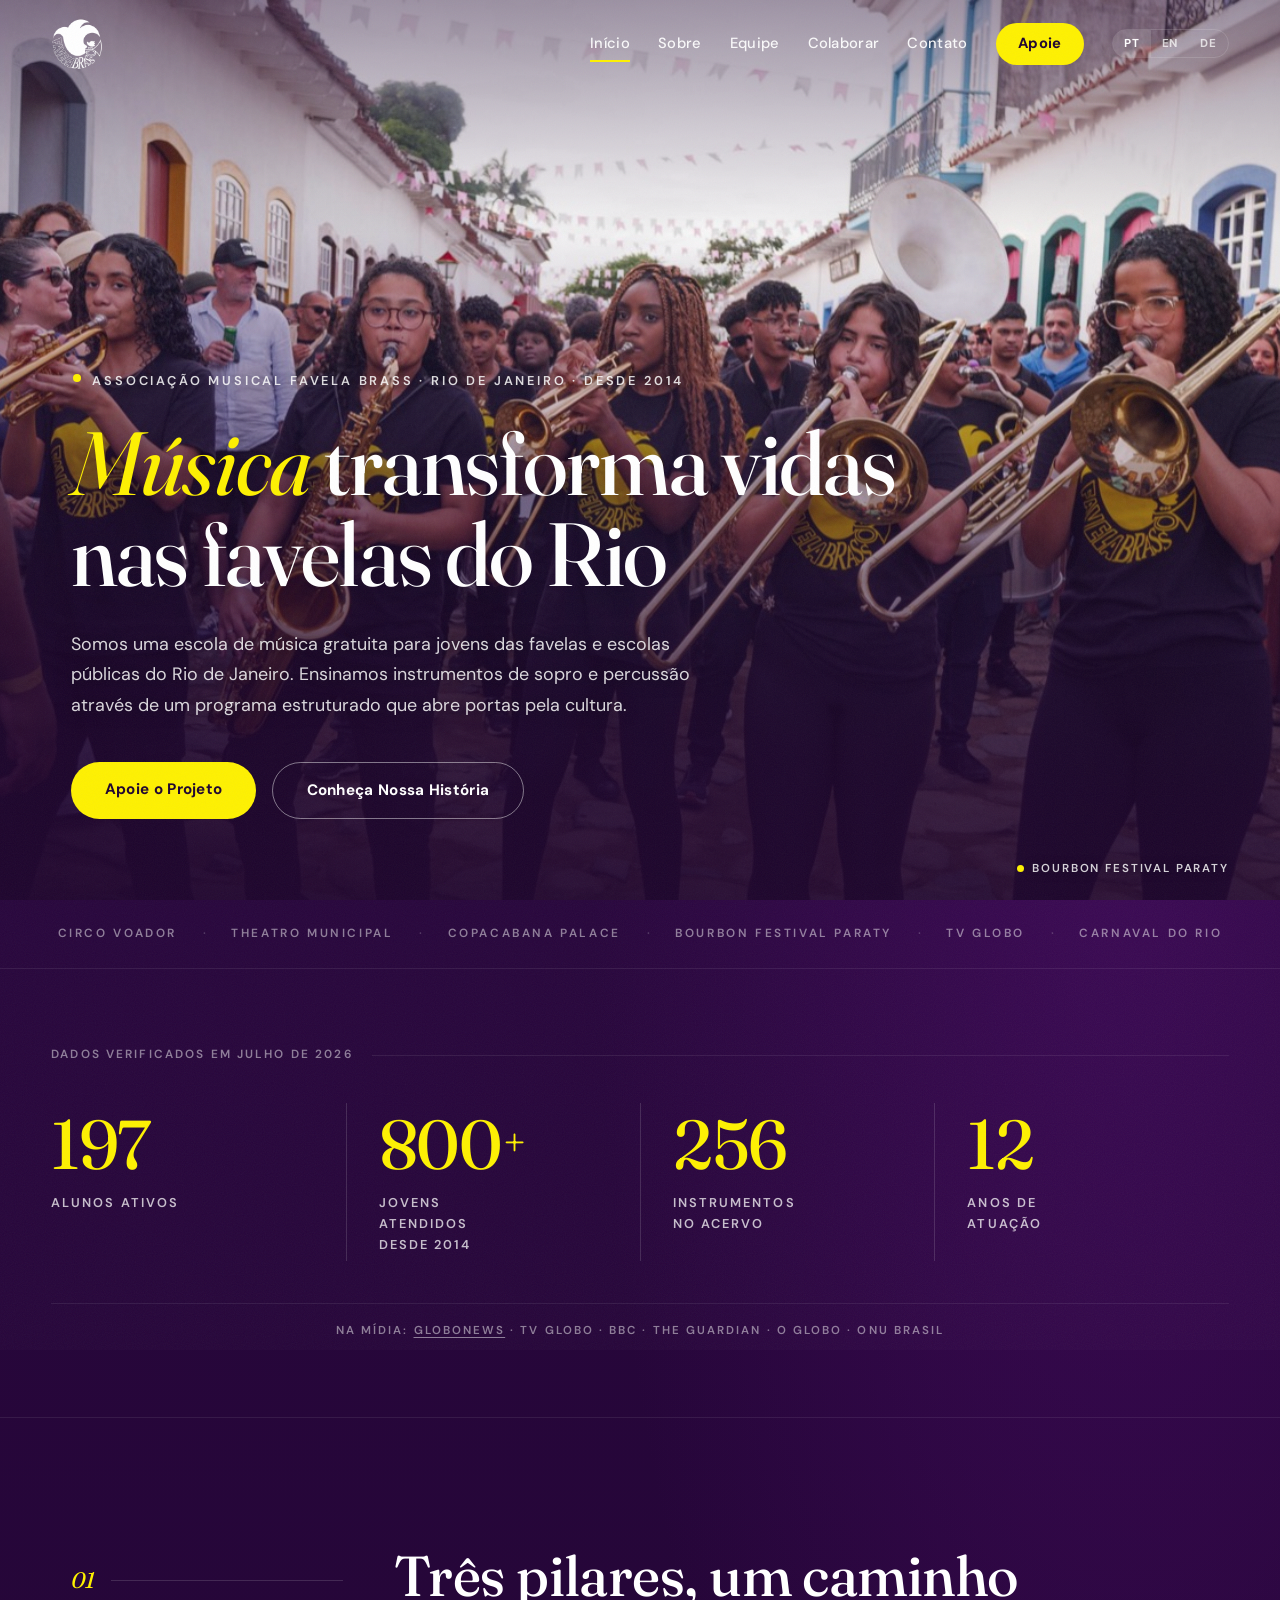
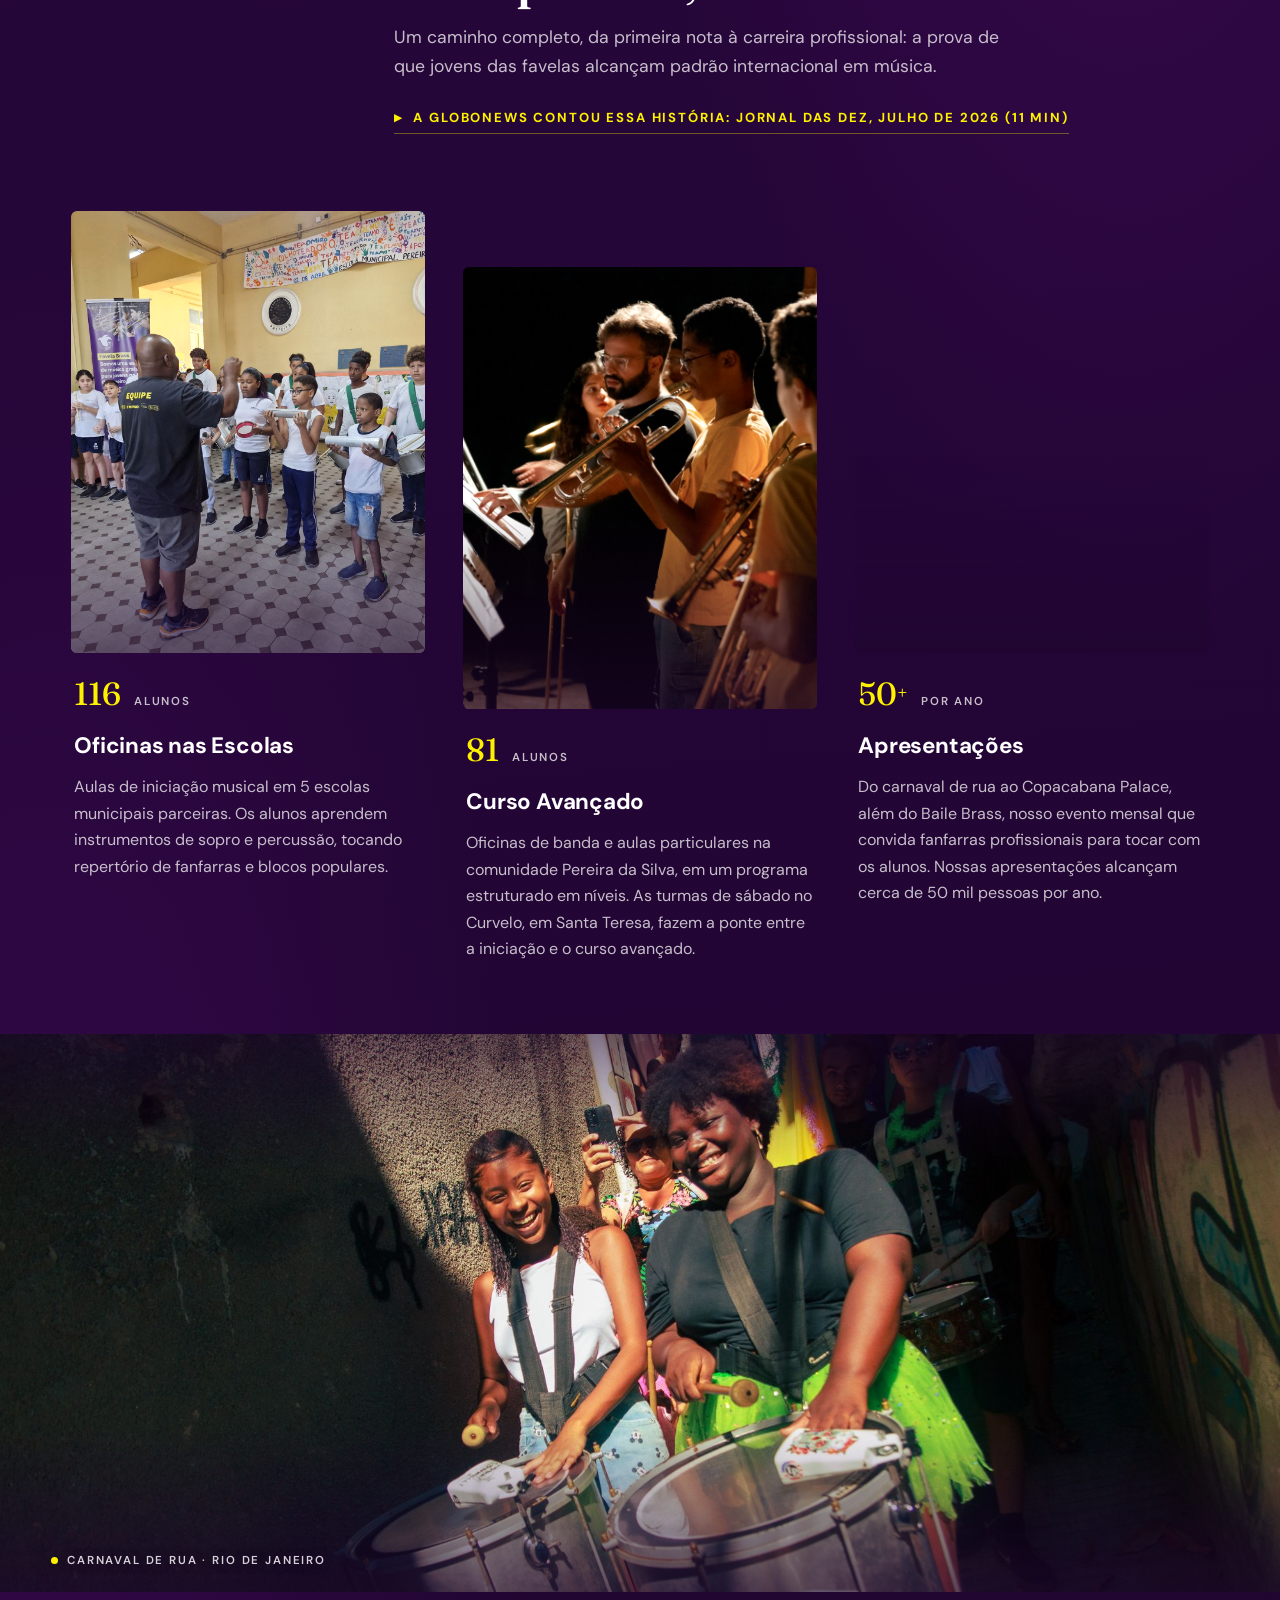
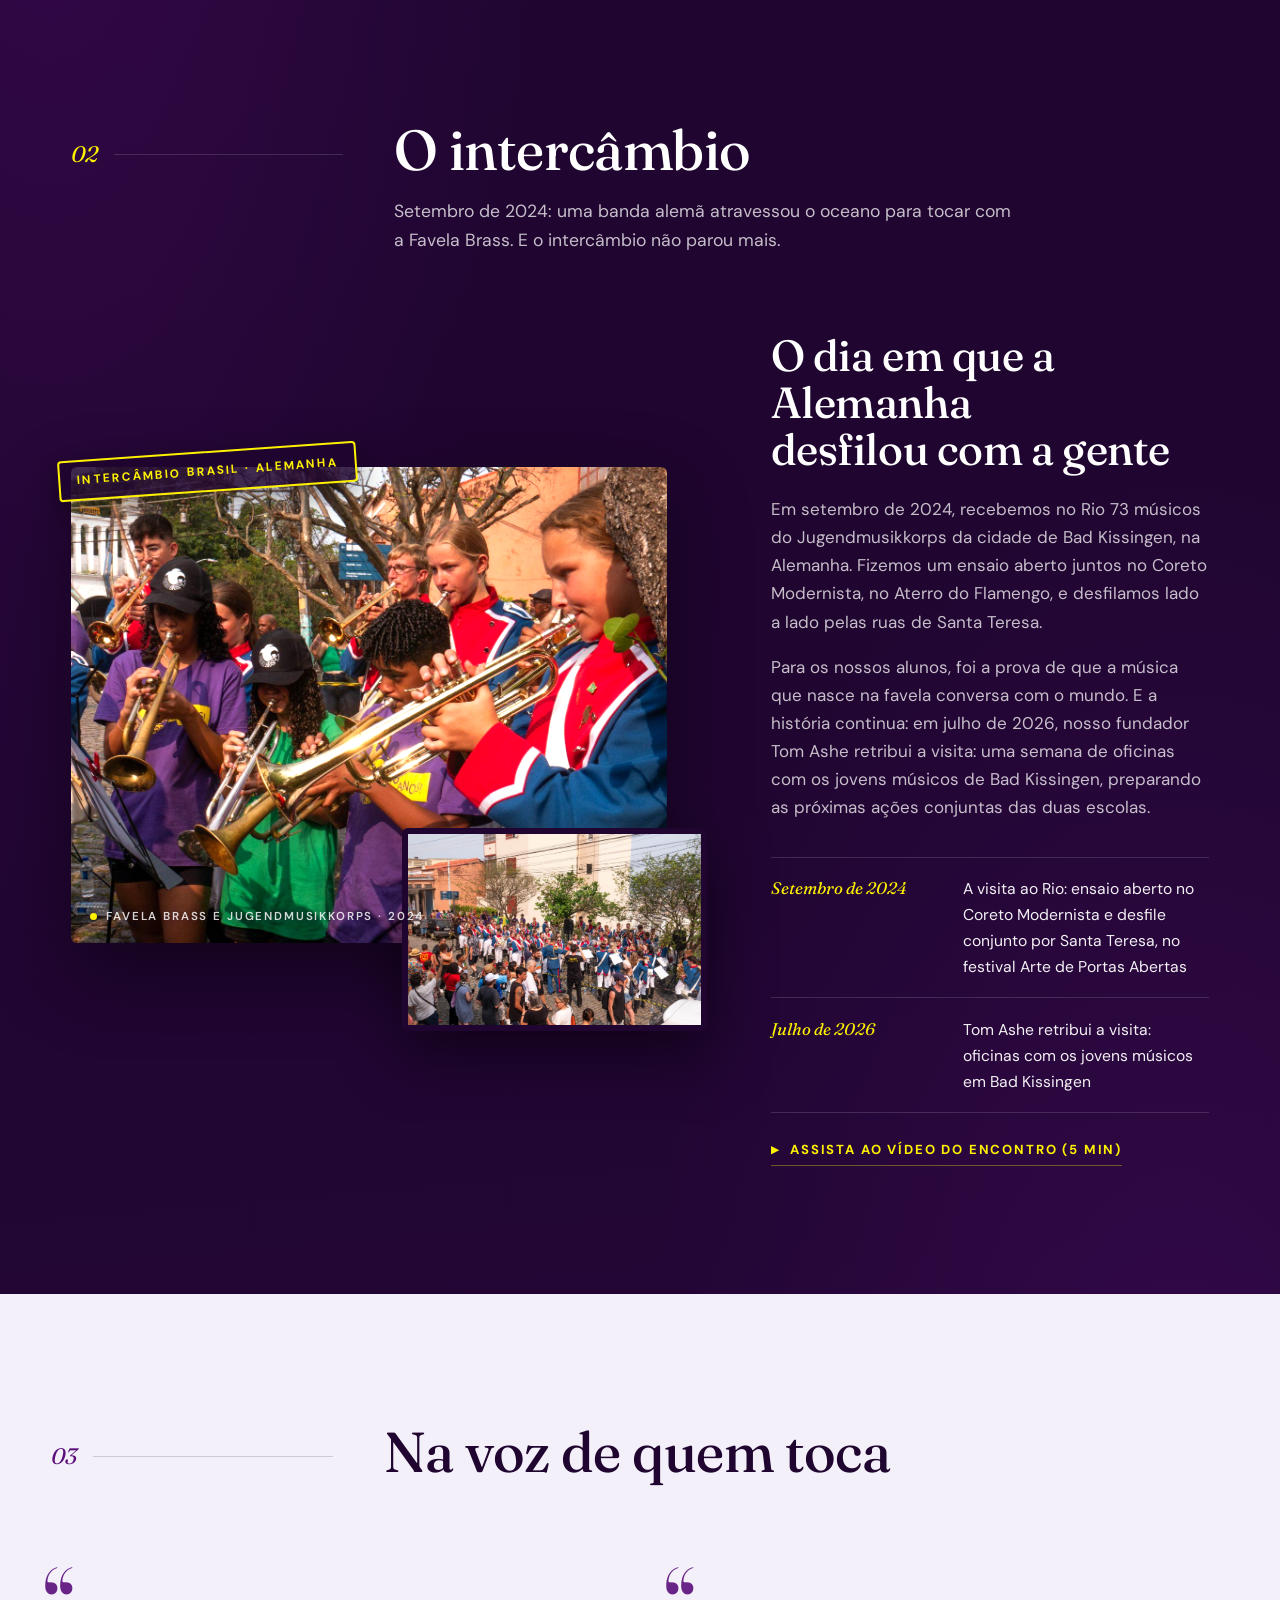
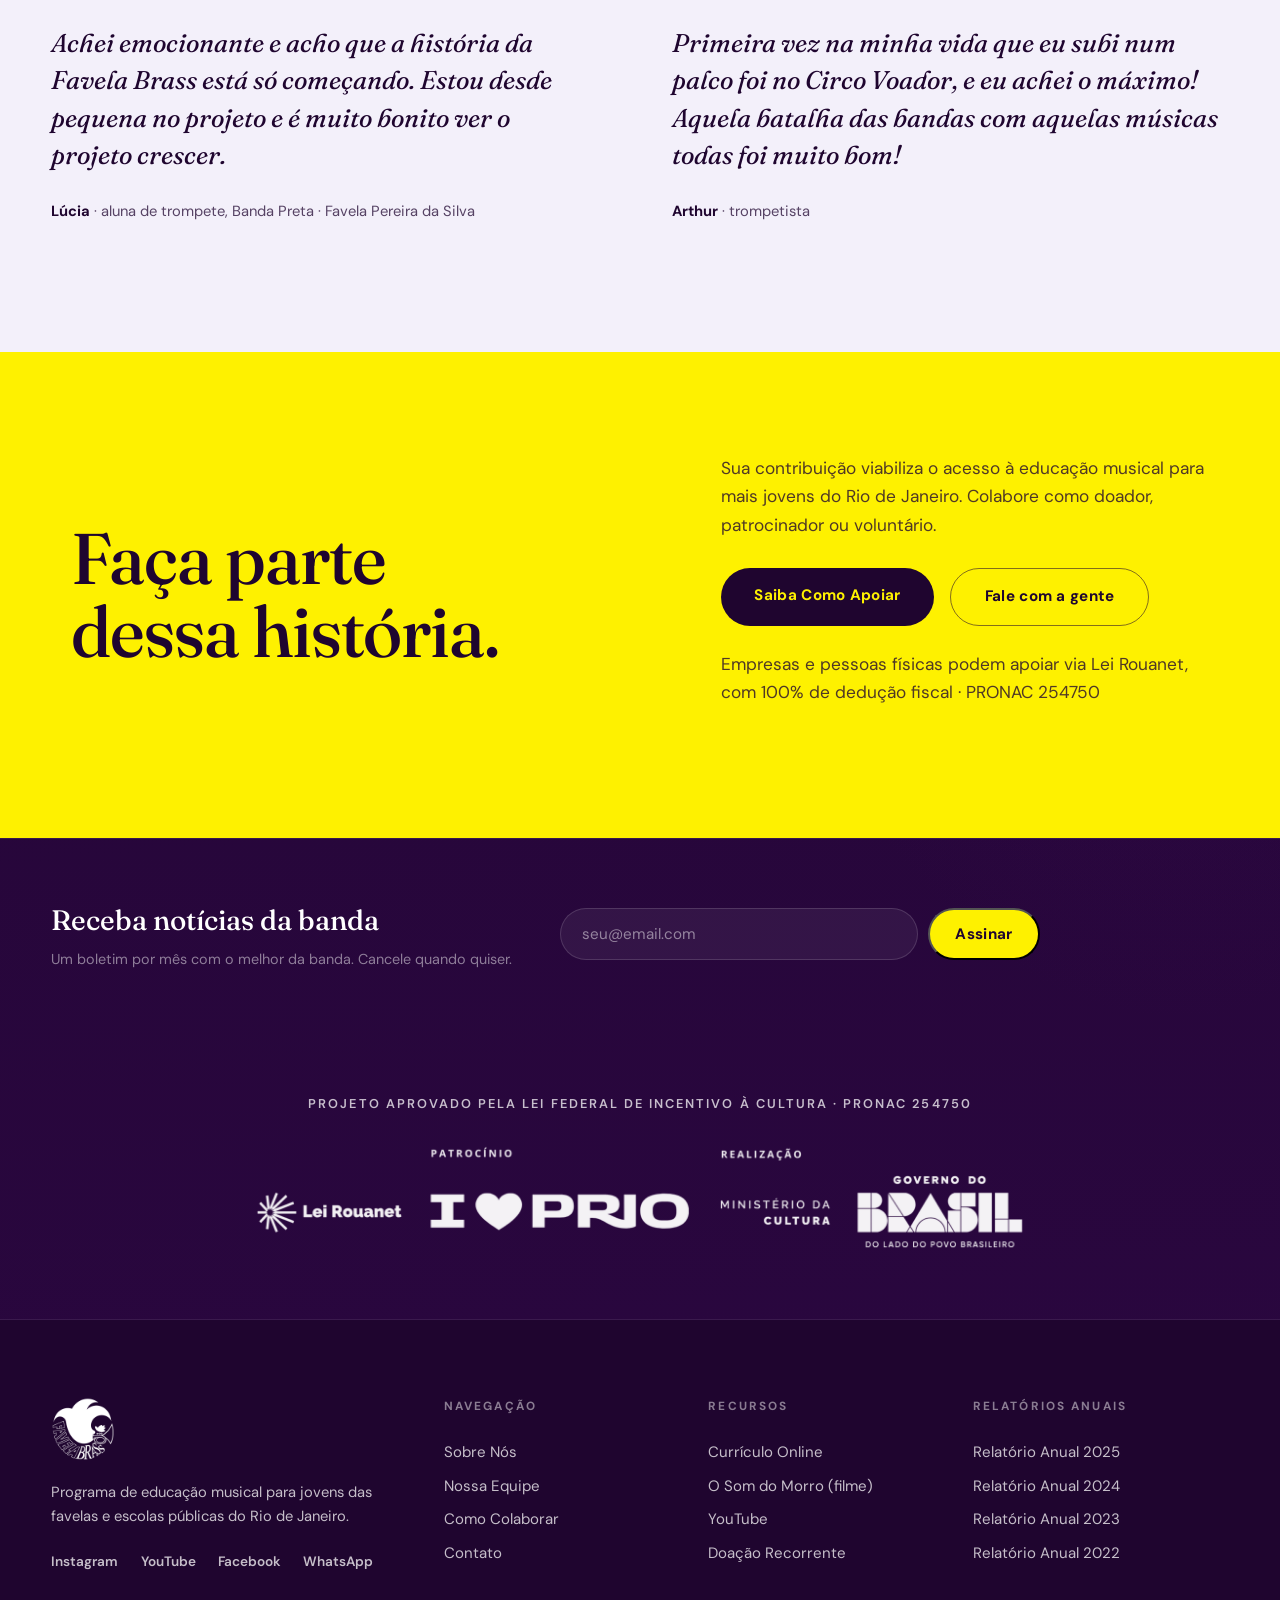
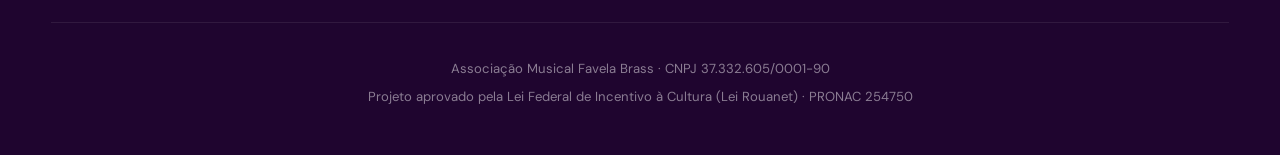
==== index.html @ 321ce520 "GloboNews rebalance: evidence attached to the thesis, media list clean The dated mention moved out o" ====
<!DOCTYPE html>
<html lang="pt-BR">
<head>
<meta charset="UTF-8">
<meta name="viewport" content="width=device-width, initial-scale=1.0">
<title>Favela Brass · Escola de música gratuita nas favelas do Rio</title>
<meta name="description" content="Programa de educação musical gratuito para jovens das favelas e escolas públicas do Rio de Janeiro.">
<meta property="og:title" content="Favela Brass · Escola de música gratuita nas favelas do Rio">
<meta property="og:description" content="Programa de educação musical gratuito para jovens das favelas e escolas públicas do Rio de Janeiro.">
<meta property="og:type" content="website">
<meta property="og:image" content="https://favelabrass.org/img/01-paraty-street-humanacamila.jpg">
<meta property="og:url" content="https://favelabrass.org/">
<meta property="og:site_name" content="Favela Brass">
<meta property="og:locale" content="pt_BR">
<meta name="twitter:card" content="summary_large_image">
<meta name="twitter:image" content="https://favelabrass.org/img/01-paraty-street-humanacamila.jpg">
<meta name="theme-color" content="#1F052F">
<link rel="preload" as="image" href="img/01-paraty-street-humanacamila.jpg">
<link rel="canonical" href="https://favelabrass.org/">
<link rel="apple-touch-icon" href="img/apple-touch-icon.png">
<link rel="preconnect" href="https://fonts.googleapis.com">
<link rel="preconnect" href="https://fonts.gstatic.com" crossorigin>
<link href="https://fonts.googleapis.com/css2?family=DM+Sans:opsz,wght@9..40,300..1000&family=Fraunces:ital,opsz,wght@0,9..144,300..700;1,9..144,300..700&display=swap" rel="stylesheet">
<script>document.documentElement.classList.add("js")</script>
<link rel="stylesheet" href="shared/fb-website.css">
<link rel="icon" type="image/png" href="img/favicon-48.png">
<script type="application/ld+json">
{
  "@context": "https://schema.org",
  "@type": "NGO",
  "name": "Associa\u00e7\u00e3o Musical Favela Brass",
  "alternateName": "Favela Brass",
  "url": "https://favelabrass.org/",
  "logo": "https://favelabrass.org/img/logo3coresWEB.png",
  "foundingDate": "2014",
  "email": "contato@favelabrass.org",
  "taxID": "37.332.605/0001-90",
  "address": {"@type": "PostalAddress", "addressLocality": "Rio de Janeiro", "addressRegion": "RJ", "addressCountry": "BR"},
  "sameAs": [
    "https://www.instagram.com/favela_brass/",
    "https://www.youtube.com/@favelabrass",
    "https://www.facebook.com/favelabrass"
  ]
}
</script>
</head>
<body>

<div class="grain" aria-hidden="true"></div>

<nav class="nav" id="nav">
  <a href="index.html" class="nav-logo"><img src="img/logo-white-nav.png" alt="Favela Brass"></a>
  <button class="nav-burger" id="navBurger" aria-label="Menu" aria-controls="navLinks" aria-expanded="false">
    <span></span><span></span><span></span>
  </button>
  <div class="nav-links" id="navLinks">
    <a href="index.html" class="active"><span class="lang-pt">Início</span><span class="lang-en">Home</span><span class="lang-de">Start</span></a>
    <a href="sobre.html"><span class="lang-pt">Sobre</span><span class="lang-en">About</span><span class="lang-de">Über uns</span></a>
    <a href="equipe.html"><span class="lang-pt">Equipe</span><span class="lang-en">Team</span><span class="lang-de">Team</span></a>
    <a href="colaborar.html"><span class="lang-pt">Colaborar</span><span class="lang-en">Get Involved</span><span class="lang-de">Mitwirken</span></a>
    <a href="contato.html"><span class="lang-pt">Contato</span><span class="lang-en">Contact</span><span class="lang-de">Kontakt</span></a>
    <a href="colaborar.html" class="nav-cta"><span class="lang-pt">Apoie</span><span class="lang-en">Donate</span><span class="lang-de">Spenden</span></a>
    <div class="nav-langs" role="group" aria-label="Idioma / Language / Sprache">
      <button type="button" data-lang="pt" class="active" onclick="setLang('pt')">PT</button>
      <button type="button" data-lang="en" onclick="setLang('en')">EN</button>
      <button type="button" data-lang="de" onclick="setLang('de')">DE</button>
    </div>
  </div>
</nav>

<!-- ===================== HERO ===================== -->
<header class="hero">
  <div class="hero-photo" style="background-image: url('img/01-paraty-street-humanacamila.jpg')" role="img" aria-label="Banda da Favela Brass tocando nas ruas de Paraty"></div>
  <div class="hero-scrim" aria-hidden="true"></div>
  <div class="hero-inner">
    <p class="hero-kicker anim a1">
      <span class="lang-pt"><span class="nb">Associação Musical Favela Brass &middot;</span> <span class="nb">Rio de Janeiro &middot; desde 2014</span></span>
      <span class="lang-en"><span class="nb">Associação Musical Favela Brass &middot;</span> <span class="nb">Rio de Janeiro &middot; since 2014</span></span><span class="lang-de"><span class="nb">Associação Musical Favela Brass &middot;</span> <span class="nb">Rio de Janeiro &middot; seit 2014</span></span>
    </p>
    <h1 class="anim a2">
      <span class="lang-pt"><em>Música</em> transforma vidas<br class="br-desk"> nas favelas do Rio</span>
      <span class="lang-en"><em>Music</em> transforms lives<br class="br-desk"> in Rio's favelas</span><span class="lang-de"><em>Musik</em> verändert Leben<br class="br-desk"> in den Favelas von Rio</span>
    </h1>
    <p class="hero-lede anim a3">
      <span class="lang-pt">Somos uma escola de música gratuita para jovens das favelas e escolas públicas do Rio de Janeiro. Ensinamos instrumentos de sopro e percussão através de um programa estruturado que abre portas pela cultura.</span>
      <span class="lang-en">We are a free music school for young people from Rio de Janeiro's favelas and public schools. We teach brass and percussion through a structured programme that opens doors through culture.</span><span class="lang-de">Wir sind eine kostenlose Musikschule für junge Menschen aus den Favelas und öffentlichen Schulen von Rio de Janeiro. Wir unterrichten Blechblas- und Schlaginstrumente in einem strukturierten Programm, das durch Kultur Türen öffnet.</span>
    </p>
    <div class="hero-ctas anim a4">
      <a href="colaborar.html" class="btn btn-yellow"><span class="lang-pt">Apoie o Projeto</span><span class="lang-en">Support the Project</span><span class="lang-de">Projekt unterstützen</span></a>
      <a href="sobre.html" class="btn btn-ghost"><span class="lang-pt">Conheça Nossa História</span><span class="lang-en">Our Story</span><span class="lang-de">Unsere Geschichte</span></a>
    </div>
  </div>
  <div class="hero-credit anim a5">
    <span class="photo-cap">Bourbon Festival Paraty</span>
  </div>
</header>

<!-- ===================== VENUE TICKER ===================== -->
<section class="venues" aria-label="Palcos onde a Favela Brass já se apresentou">
  <div class="venues-inner">
    <span>Circo Voador</span><span class="dot" aria-hidden="true">&middot;</span>
    <span>Theatro Municipal</span><span class="dot" aria-hidden="true">&middot;</span>
    <span>Copacabana Palace</span><span class="dot" aria-hidden="true">&middot;</span>
    <span>Bourbon Festival Paraty</span><span class="dot" aria-hidden="true">&middot;</span>
    <span>TV Globo</span><span class="dot" aria-hidden="true">&middot;</span>
    <span><span class="lang-pt">Carnaval do Rio</span><span class="lang-en">Rio Carnival</span><span class="lang-de">Karneval in Rio</span></span>
  </div>
</section>

<!-- ===================== NUMBERS ===================== -->
<section class="numbers" aria-label="Números de impacto">
  <p class="numbers-cap">
    <span class="lang-pt">Dados verificados em julho de 2026</span>
    <span class="lang-en">Data verified July 2026</span><span class="lang-de">Daten geprüft: Juli 2026</span>
  </p>
  <div class="numbers-grid">
    <div class="num reveal">
      <span class="num-fig">197</span>
      <span class="num-label"><span class="lang-pt">alunos ativos</span><span class="lang-en">active students</span><span class="lang-de">aktive Schüler</span></span>
    </div>
    <div class="num reveal">
      <span class="num-fig">800<i>+</i></span>
      <span class="num-label"><span class="lang-pt">jovens atendidos desde 2014</span><span class="lang-en">young people reached since 2014</span><span class="lang-de">junge Menschen seit 2014</span></span>
    </div>
    <div class="num reveal">
      <span class="num-fig">256</span>
      <span class="num-label"><span class="lang-pt">instrumentos no acervo</span><span class="lang-en">instruments in our collection</span><span class="lang-de">Instrumente im Bestand</span></span>
    </div>
    <div class="num reveal">
      <span class="num-fig">12</span>
      <span class="num-label"><span class="lang-pt">anos de atuação</span><span class="lang-en">years of operation</span><span class="lang-de">Jahre aktiv</span></span>
    </div>
  </div>
  <p class="media-line reveal">
    <span class="lang-pt">Na mídia:</span><span class="lang-en">In the media:</span><span class="lang-de">Aus der Presse:</span>
    <!-- TODO: swap for official Globo link when it arrives -->
    <a href="https://youtu.be/pfy9J4O22yk" target="_blank" rel="noopener">GloboNews</a>
    &middot; TV Globo &middot; BBC &middot; The Guardian &middot; O Globo &middot; ONU Brasil
  </p>
</section>

<!-- ===================== 01 PROGRAMAS ===================== -->
<section class="section" id="programas">
  <div class="section-head reveal">
    <div class="section-no"><span>01</span><hr></div>
    <div class="section-titles">
      <h2><span class="lang-pt">Três pilares, um caminho</span><span class="lang-en">Three pillars, one path</span><span class="lang-de">Drei Säulen, ein Weg</span></h2>
      <p>
        <span class="lang-pt">Um caminho completo, da primeira nota à carreira profissional: a prova de que jovens das favelas alcançam padrão internacional em música.</span>
        <span class="lang-en">A complete path from the first note to a professional career: proof that young people from the favelas reach an international standard in music.</span><span class="lang-de">Ein durchgängiger Weg von der ersten Note bis zur Profikarriere: der Beweis, dass junge Menschen aus den Favelas in der Musik internationales Niveau erreichen.</span>
      </p>
      <a class="feature-video-link" href="https://youtu.be/pfy9J4O22yk" target="_blank" rel="noopener">
        <!-- TODO: swap for official Globo link when it arrives -->
        <span aria-hidden="true">&#9654;</span>
        <span class="lang-pt">A GloboNews contou essa história: Jornal das Dez, julho de 2026 (11 min)</span>
        <span class="lang-en">GloboNews told this story: Jornal das Dez, July 2026 (11 min)</span><span class="lang-de">GloboNews: Jornal das Dez, Juli 2026 (11 Min., mit deutschen Untertiteln)</span>
      </a>
    </div>
  </div>

  <div class="prog-grid">
    <article class="prog reveal">
      <figure class="prog-img">
        <img src="img/21-oficina-em-pereira-passos.jpg" alt="Oficina de percussão da Favela Brass na Escola Municipal Pereira Passos" loading="lazy" decoding="async" width="1200" height="1600">
      </figure>
      <div class="prog-body">
        <span class="prog-stat">116 <small><span class="lang-pt">alunos</span><span class="lang-en">students</span><span class="lang-de">Schüler</span></small></span>
        <h3><span class="lang-pt">Oficinas nas Escolas</span><span class="lang-en">School Workshops</span><span class="lang-de">Workshops an Schulen</span></h3>
        <p>
          <span class="lang-pt">Aulas de iniciação musical em 5 escolas municipais parceiras. Os alunos aprendem instrumentos de sopro e percussão, tocando repertório de fanfarras e blocos populares.</span>
          <span class="lang-en">Introductory music classes in 5 partner municipal schools. Students learn brass and percussion, playing repertoire from street bands and popular blocos.</span><span class="lang-de">Musikalische Grundausbildung an 5 städtischen Partnerschulen. Die Schülerinnen und Schüler lernen Blechblas- und Schlaginstrumente und spielen Repertoire von Straßenkapellen und populären Karnevalsblocos.</span>
        </p>
      </div>
    </article>
    <article class="prog prog-mid reveal">
      <figure class="prog-img">
        <img src="img/06-joe-epstein-teaching-brass.jpg" alt="Professor e alunos do curso avançado tocando trompete" loading="lazy" decoding="async" width="1400" height="933">
      </figure>
      <div class="prog-body">
        <span class="prog-stat">81 <small><span class="lang-pt">alunos</span><span class="lang-en">students</span><span class="lang-de">Schüler</span></small></span>
        <h3><span class="lang-pt">Curso Avançado</span><span class="lang-en">Advanced Course</span><span class="lang-de">Aufbaukurs</span></h3>
        <p>
          <span class="lang-pt">Oficinas de banda e aulas particulares na comunidade Pereira da Silva, em um programa estruturado em níveis. As turmas de sábado no Curvelo, em Santa Teresa, fazem a ponte entre a iniciação e o curso avançado.</span>
          <span class="lang-en">Band workshops and private lessons in the Pereira da Silva community, in a structured, levelled programme. The Saturday classes at the Curvelo in Santa Teresa bridge the gap between beginner level and the advanced course.</span><span class="lang-de">Bandworkshops und Einzelunterricht in der Favela Pereira da Silva, in einem strukturierten Stufenprogramm. Die Samstagsklassen im Curvelo in Santa Teresa schlagen die Brücke zwischen der Grundausbildung und dem Aufbaukurs.</span>
        </p>
      </div>
    </article>
    <article class="prog reveal">
      <figure class="prog-img">
        <img src="img/02-copa-palace-bezerra.jpg" alt="Banda da Favela Brass no salão do Copacabana Palace" loading="lazy" decoding="async" width="1400" height="933">
      </figure>
      <div class="prog-body">
        <span class="prog-stat">50<i>+</i> <small><span class="lang-pt">por ano</span><span class="lang-en">per year</span><span class="lang-de">pro Jahr</span></small></span>
        <h3><span class="lang-pt">Apresentações</span><span class="lang-en">Performances</span><span class="lang-de">Auftritte</span></h3>
        <p>
          <span class="lang-pt">Do carnaval de rua ao Copacabana Palace, além do Baile Brass, nosso evento mensal que convida fanfarras profissionais para tocar com os alunos. Nossas apresentações alcançam cerca de 50 mil pessoas por ano.</span>
          <span class="lang-en">From street carnival to the Copacabana Palace, plus Baile Brass, our monthly event where professional brass bands play alongside the students. Our performances reach around 50,000 people a year.</span><span class="lang-de">Vom Straßenkarneval bis zum Copacabana Palace, dazu der Baile Brass, unser monatliches Konzert, bei dem professionelle Brassbands gemeinsam mit den Schülern spielen. Unsere Auftritte erreichen rund 50.000 Menschen im Jahr.</span>
        </p>
      </div>
    </article>
  </div>
</section>

<!-- ===================== PHOTO BREAK ===================== -->
<figure class="break">
  <img src="img/27-cortejo-surdos-2025-bezerra.jpg" alt="Alunas da Favela Brass tocam surdo em cortejo de carnaval no Rio" loading="lazy" decoding="async" width="2000" height="1333">
  <figcaption class="photo-cap">
    <span class="lang-pt">Carnaval de rua &middot; Rio de Janeiro</span>
    <span class="lang-en">Street carnival &middot; Rio de Janeiro</span><span class="lang-de">Straßenkarneval &middot; Rio de Janeiro</span>
  </figcaption>
</figure>

<!-- ===================== 02 INTERCÂMBIO ===================== -->
<section class="section feature" id="intercambio">
  <div class="section-head reveal">
    <div class="section-no"><span>02</span><hr></div>
    <div class="section-titles">
      <h2><span class="lang-pt">O intercâmbio</span><span class="lang-en">The exchange</span><span class="lang-de">Der Austausch</span></h2>
      <p>
        <span class="lang-pt">Setembro de 2024: uma banda alemã atravessou o oceano para tocar com a Favela Brass. E o intercâmbio não parou mais.</span>
        <span class="lang-en">September 2024: a German band crossed the ocean to play with Favela Brass. The exchange has not stopped since.</span><span class="lang-de">September 2024: Eine deutsche Band überquerte den Atlantik, um mit Favela Brass zu spielen. Seitdem reißt der Austausch nicht mehr ab.</span>
      </p>
    </div>
  </div>

  <div class="feature-grid">
    <div class="feature-photos reveal">
      <span class="stamp"><span class="lang-pt">Intercâmbio Brasil &middot; Alemanha</span><span class="lang-en">Brazil &middot; Germany exchange</span><span class="lang-de">Austausch Brasilien &middot; Deutschland</span></span>
      <figure class="feature-photo-main">
        <img src="img/17-jmk-fb-parade-santa-teresa-camilaleite3d.jpg" alt="Músicos da Favela Brass e do Jugendmusikkorps de Bad Kissingen tocando juntos em Santa Teresa" loading="lazy" decoding="async" width="1800" height="1013">
        <figcaption class="photo-cap">
          <span class="lang-pt">Favela Brass e Jugendmusikkorps &middot; 2024</span>
          <span class="lang-en">Favela Brass and Jugendmusikkorps &middot; 2024</span><span class="lang-de">Favela Brass und Jugendmusikkorps &middot; 2024</span>
        </figcaption>
      </figure>
      <figure class="feature-photo-small">
        <img src="img/18-jmk-fb-crowd-santa-teresa-camilaleite3d.jpg" alt="As duas bandas reunidas no festival Arte de Portas Abertas" loading="lazy" decoding="async" width="1800" height="1013">
      </figure>
    </div>
    <div class="feature-text reveal">
      <h3>
        <span class="lang-pt">O dia em que a Alemanha<br>desfilou com a gente</span>
        <span class="lang-en">The day Germany<br>paraded with us</span><span class="lang-de">Der Tag, an dem Deutschland<br>mit uns durch Rio zog</span>
      </h3>
      <p>
        <span class="lang-pt">Em setembro de 2024, recebemos no Rio 73 músicos do Jugendmusikkorps da cidade de Bad Kissingen, na Alemanha. Fizemos um ensaio aberto juntos no Coreto Modernista, no Aterro do Flamengo, e desfilamos lado a lado pelas ruas de Santa Teresa.</span>
        <span class="lang-en">In September 2024, we welcomed 73 musicians from the Jugendmusikkorps of Bad Kissingen, Germany, to Rio. We held an open rehearsal together at the Coreto Modernista in Flamengo Park and paraded side by side through the streets of Santa Teresa.</span><span class="lang-de">Im September 2024 empfingen wir in Rio 73 Musikerinnen und Musiker des Jugendmusikkorps der Stadt Bad Kissingen. Gemeinsam gaben wir eine offene Probe am Coreto Modernista im Flamengo-Park und zogen Seite an Seite durch die Straßen von Santa Teresa.</span>
      </p>
      <p>
        <span class="lang-pt">Para os nossos alunos, foi a prova de que a música que nasce na favela conversa com o mundo. E a história continua: em julho de 2026, nosso fundador Tom Ashe retribui a visita: uma semana de oficinas com os jovens músicos de Bad Kissingen, preparando as próximas ações conjuntas das duas escolas.</span>
        <span class="lang-en">For our students, it was proof that music born in the favela speaks to the world. And the story continues: in July 2026 our founder Tom Ashe returns the visit, leading a week of workshops with Bad Kissingen's young musicians and preparing the two schools' next joint steps.</span><span class="lang-de">Für unsere Schülerinnen und Schüler war es der Beweis, dass Musik, die in der Favela entsteht, in der ganzen Welt Gehör findet. Und die Geschichte geht weiter: Im Juli 2026 erwidert unser Gründer Tom Ashe den Besuch und leitet eine Workshopwoche mit den jungen Musikerinnen und Musikern in Bad Kissingen, als Auftakt für die nächsten gemeinsamen Projekte der beiden Schulen.</span>
      </p>
      <ul class="feature-dates">
        <li>
          <span class="fd-when"><span class="lang-pt">Setembro de 2024</span><span class="lang-en">September 2024</span><span class="lang-de">September 2024</span></span>
          <span class="fd-what"><span class="lang-pt">A visita ao Rio: ensaio aberto no Coreto Modernista e desfile conjunto por Santa Teresa, no festival Arte de Portas Abertas</span><span class="lang-en">The visit to Rio: open rehearsal at the Coreto Modernista and joint parade through Santa Teresa at the Arte de Portas Abertas festival</span><span class="lang-de">Der Besuch in Rio: offene Probe am Coreto Modernista und gemeinsamer Umzug durch Santa Teresa beim Festival Arte de Portas Abertas</span></span>
        </li>
        <li>
          <span class="fd-when"><span class="lang-pt">Julho de 2026</span><span class="lang-en">July 2026</span><span class="lang-de">Juli 2026</span></span>
          <span class="fd-what"><span class="lang-pt">Tom Ashe retribui a visita: oficinas com os jovens músicos em Bad Kissingen</span><span class="lang-en">Tom Ashe returns the visit: workshops with the young musicians in Bad Kissingen</span><span class="lang-de">Tom Ashe erwidert den Besuch: Workshops mit den jungen Musikerinnen und Musikern in Bad Kissingen</span></span>
        </li>
      </ul>
      <a class="feature-video-link" href="https://youtu.be/1so2WVYAAvs" target="_blank" rel="noopener">
        <span aria-hidden="true">&#9654;</span>
        <span class="lang-pt">Assista ao vídeo do encontro (5 min)</span>
        <span class="lang-en">Watch the video of the encounter (5 min)</span><span class="lang-de">Video der Begegnung ansehen (5 Min.)</span>
      </a>
    </div>
  </div>
</section>

<!-- ===================== 03 VOZES (light interlude) ===================== -->
<section class="interlude" id="vozes">
  <div class="interlude-inner">
    <div class="section-head reveal">
      <div class="section-no"><span>03</span><hr></div>
      <div class="section-titles">
        <h2><span class="lang-pt">Na voz de quem toca</span><span class="lang-en">In their own words</span><span class="lang-de">Stimmen aus der Band</span></h2>
      </div>
    </div>

    <div class="quotes">
      <blockquote class="quote reveal">
        <p>
          <span class="lang-pt">Achei emocionante e acho que a história da Favela Brass está só começando. Estou desde pequena no projeto e é muito bonito ver o projeto crescer.</span>
          <span class="lang-en">I found it so moving, and I think Favela Brass's story is only just beginning. I've been in the project since I was little and it's beautiful to see it grow.</span><span class="lang-de">Ich fand es total bewegend, und ich glaube, die Geschichte von Favela Brass fängt gerade erst an. Ich bin von klein auf im Projekt dabei und es ist so schön zu sehen, wie es wächst.</span>
        </p>
        <cite>
          <strong>Lúcia</strong> &middot;
          <span class="lang-pt">aluna de trompete, Banda Preta &middot; Favela Pereira da Silva</span>
          <span class="lang-en">trumpet student, Banda Preta &middot; Pereira da Silva favela</span><span class="lang-de">Trompetenschülerin, Banda Preta &middot; Favela Pereira da Silva</span>
        </cite>
      </blockquote>
      <blockquote class="quote reveal">
        <p>
          <span class="lang-pt">Primeira vez na minha vida que eu subi num palco foi no Circo Voador, e eu achei o máximo! Aquela batalha das bandas com aquelas músicas todas foi muito bom!</span>
          <span class="lang-en">The first time in my life I went on stage was at Circo Voador, and I thought it was amazing! That battle of the bands with all those songs was so good!</span><span class="lang-de">Das erste Mal in meinem Leben stand ich im Circo Voador auf einer Bühne, und ich fand es mega! Diese Band-Battle mit all den Songs war richtig gut!</span>
        </p>
        <cite>
          <strong>Arthur</strong> &middot;
          <span class="lang-pt">trompetista</span>
          <span class="lang-en">trumpet player</span><span class="lang-de">Trompeter</span>
        </cite>
      </blockquote>
    </div>
  </div>
</section>

<!-- ===================== CTA ===================== -->
<section class="cta">
  <div class="cta-inner reveal">
    <h2>
      <span class="lang-pt">Faça parte<br>dessa história.</span>
      <span class="lang-en">Be part<br>of this story.</span><span class="lang-de">Werden Sie Teil<br>dieser Geschichte.</span>
    </h2>
    <div class="cta-side">
      <p>
        <span class="lang-pt">Sua contribuição viabiliza o acesso à educação musical para mais jovens do Rio de Janeiro. Colabore como doador, patrocinador ou voluntário.</span>
        <span class="lang-en">Your contribution makes music education accessible to more young people in Rio de Janeiro. Get involved as a donor, sponsor, or volunteer.</span><span class="lang-de">Ihr Beitrag ermöglicht mehr jungen Menschen in Rio de Janeiro den Zugang zu musikalischer Bildung. Unterstützen Sie uns mit einer Spende, als Sponsor oder durch ehrenamtliches Engagement.</span>
      </p>
      <div class="cta-actions">
        <a href="colaborar.html" class="btn btn-purple"><span class="lang-pt">Saiba Como Apoiar</span><span class="lang-en">Learn How to Help</span><span class="lang-de">So können Sie helfen</span></a>
        <a href="mailto:contato@favelabrass.org" class="btn btn-ink-ghost"><span class="lang-pt">Fale com a gente</span><span class="lang-en">Talk to us</span><span class="lang-de">Sprechen Sie uns an</span></a>
      </div>
      <p class="cta-fine">
        <span class="lang-pt">Empresas e pessoas físicas podem apoiar via Lei Rouanet, com 100% de dedução fiscal &middot; PRONAC 254750</span>
        <span class="lang-en">Companies and individuals can support via the Lei Rouanet, with a 100% tax deduction &middot; PRONAC 254750</span><span class="lang-de">Unternehmen und Privatpersonen können das Projekt über das brasilianische Kulturförderungsgesetz (Lei Rouanet) unterstützen, zu 100 % steuerlich absetzbar &middot; PRONAC 254750</span>
      </p>
    </div>
  </div>
</section>

<!-- ===================== NEWSLETTER ===================== -->
<section class="news-band" aria-label="Newsletter">
  <div class="news-inner">
    <div class="news-copy reveal">
      <h2><span class="lang-pt">Receba notícias da banda</span><span class="lang-en">Hear from the band</span><span class="lang-de">Neuigkeiten von der Band</span></h2>
      <p><span class="lang-pt">Um boletim por mês com o melhor da banda. Cancele quando quiser.</span><span class="lang-en">One newsletter a month with the best of the band. Unsubscribe any time.</span><span class="lang-de">Ein Newsletter pro Monat mit dem Besten der Band. Jederzeit abbestellbar.</span></p>
    </div>
    <form class="news-form reveal" action="https://favelabrass.us4.list-manage.com/subscribe/post?u=c3f6adb323b3c7ba7612daeb6&amp;id=f6b705282e&amp;f_id=00093aeaf0" method="post" target="_blank">
      <input type="email" name="EMAIL" required placeholder="seu@email.com" aria-label="Email">
      <div class="news-hp" aria-hidden="true"><input type="text" name="b_c3f6adb323b3c7ba7612daeb6_f6b705282e" tabindex="-1" autocomplete="off"></div>
      <button type="submit" class="btn btn-yellow"><span class="lang-pt">Assinar</span><span class="lang-en">Subscribe</span><span class="lang-de">Abonnieren</span></button>
    </form>
  </div>
</section>

<!-- ===================== ROUANET ===================== -->
<section class="rouanet">
  <p>
    <span class="lang-pt">Projeto aprovado pela Lei Federal de Incentivo à Cultura &middot; PRONAC 254750</span>
    <span class="lang-en">Approved under Brazil's Federal Culture Incentive Law &middot; PRONAC 254750</span><span class="lang-de">Projekt anerkannt nach dem brasilianischen Kulturförderungsgesetz &middot; PRONAC 254750</span>
  </p>
  <img src="img/logo-bar.png" alt="Lei Rouanet, Patrocínio PRIO, Ministério da Cultura, Governo Federal">
</section>

<!-- ===================== FOOTER ===================== -->
<footer class="footer">
  <div class="footer-grid">
    <div class="footer-brand">
      <img src="img/logo-white-nav.png" alt="Favela Brass">
      <p>
        <span class="lang-pt">Programa de educação musical para jovens das favelas e escolas públicas do Rio de Janeiro.</span>
        <span class="lang-en">Music education programme for young people from Rio de Janeiro's favelas and public schools.</span><span class="lang-de">Musikalisches Bildungsprogramm für junge Menschen aus den Favelas und öffentlichen Schulen von Rio de Janeiro.</span>
      </p>
      <div class="footer-social">
        <a href="https://www.instagram.com/favela_brass/" target="_blank" rel="noopener">Instagram</a>
        <a href="https://www.youtube.com/@favelabrass" target="_blank" rel="noopener">YouTube</a>
        <a href="https://www.facebook.com/favelabrass" target="_blank" rel="noopener">Facebook</a>
        <a href="https://wa.me/5521991094882" target="_blank" rel="noopener">WhatsApp</a>
      </div>
    </div>
    <div class="footer-col">
      <h3><span class="lang-pt">Navegação</span><span class="lang-en">Navigation</span><span class="lang-de">Navigation</span></h3>
      <a href="sobre.html"><span class="lang-pt">Sobre Nós</span><span class="lang-en">About Us</span><span class="lang-de">Über uns</span></a>
      <a href="equipe.html"><span class="lang-pt">Nossa Equipe</span><span class="lang-en">Our Team</span><span class="lang-de">Unser Team</span></a>
      <a href="colaborar.html"><span class="lang-pt">Como Colaborar</span><span class="lang-en">Get Involved</span><span class="lang-de">Mitwirken</span></a>
      <a href="contato.html"><span class="lang-pt">Contato</span><span class="lang-en">Contact</span><span class="lang-de">Kontakt</span></a>
    </div>
    <div class="footer-col">
      <h3><span class="lang-pt">Recursos</span><span class="lang-en">Resources</span><span class="lang-de">Ressourcen</span></h3>
      <a href="https://curriculo.favelabrass.org" target="_blank" rel="noopener"><span class="lang-pt">Currículo Online</span><span class="lang-en">Online Curriculum</span><span class="lang-de">Online-Curriculum</span></a>
      <a href="https://youtu.be/p9rNCI81UW0" target="_blank" rel="noopener"><span class="lang-pt">O Som do Morro (filme)</span><span class="lang-en">O Som do Morro (film)</span><span class="lang-de">O Som do Morro (Film)</span></a>
      <a href="https://www.youtube.com/@favelabrass" target="_blank" rel="noopener">YouTube</a>
      <a href="https://benfeitoria.com/projeto/favelabrass" target="_blank" rel="noopener"><span class="lang-pt">Doação Recorrente</span><span class="lang-en">Monthly Donation</span><span class="lang-de">Dauerspende</span></a>
    </div>
    <div class="footer-col">
      <h3><span class="lang-pt">Relatórios Anuais</span><span class="lang-en">Annual Reports</span><span class="lang-de">Jahresberichte</span></h3>
      <a href="relatorio-2025/index.html"><span class="lang-pt">Relatório Anual 2025</span><span class="lang-en">Annual Report 2025</span><span class="lang-de">Jahresbericht 2025</span></a>
      <a href="https://drive.google.com/file/d/1Xqlo27NKx3EgcMlwlj6rUpvtQ4x1BJ4A/view" target="_blank" rel="noopener"><span class="lang-pt">Relatório Anual 2024</span><span class="lang-en">Annual Report 2024</span><span class="lang-de">Jahresbericht 2024</span></a>
      <a href="https://drive.google.com/file/d/1FXdgCLobWRX9BtrkZaGXES_Gd0uNosoq/view" target="_blank" rel="noopener"><span class="lang-pt">Relatório Anual 2023</span><span class="lang-en">Annual Report 2023</span><span class="lang-de">Jahresbericht 2023</span></a>
      <a href="docs/relatorio-anual-2022.pdf" target="_blank" rel="noopener"><span class="lang-pt">Relatório Anual 2022</span><span class="lang-en">Annual Report 2022</span><span class="lang-de">Jahresbericht 2022</span></a>
    </div>
  </div>
  <div class="footer-bottom">
    <p>Associação Musical Favela Brass &middot; CNPJ 37.332.605/0001-90</p>
    <p>
      <span class="lang-pt">Projeto aprovado pela Lei Federal de Incentivo à Cultura (Lei Rouanet) &middot; PRONAC 254750</span>
      <span class="lang-en">Project approved under Brazil's Federal Culture Incentive Law (Lei Rouanet) &middot; PRONAC 254750</span><span class="lang-de">Projekt anerkannt nach dem brasilianischen Kulturförderungsgesetz (Lei Rouanet) &middot; PRONAC 254750</span>
    </p>
  </div>
</footer>

<script>
// Nav scroll state
const nav = document.getElementById('nav');
addEventListener('scroll', () => nav.classList.toggle('scrolled', scrollY > 40), {passive:true});

// Mobile menu
const burger = document.getElementById('navBurger');
const links = document.getElementById('navLinks');
burger.addEventListener('click', () => {
  links.classList.toggle('open');
  burger.classList.toggle('open');
  burger.setAttribute('aria-expanded', links.classList.contains('open'));
});
links.querySelectorAll('a:not(.nav-lang)').forEach(a => a.addEventListener('click', () => {
  links.classList.remove('open'); burger.classList.remove('open');
}));

// Language toggle (persisted)
function setLang(l) {
  document.body.classList.remove('en', 'de');
  if (l !== 'pt') document.body.classList.add(l);
  document.documentElement.lang = l === 'pt' ? 'pt-BR' : l;
  localStorage.setItem('fb-lang', l);
  document.querySelectorAll('.nav-langs button').forEach(b => b.classList.toggle('active', b.dataset.lang === l));
}
var savedLang = localStorage.getItem('fb-lang');
if (savedLang && savedLang !== 'pt') setLang(savedLang);

// Reveal on scroll
const io = new IntersectionObserver(es => es.forEach(e => {
  if (e.isIntersecting) { e.target.classList.add('visible'); io.unobserve(e.target); }
}), {threshold: 0.12});
document.querySelectorAll('.reveal').forEach(el => io.observe(el));
</script>
</body>
</html>
---- shared/fb-website.css ----
/* ==========================================================================
   favelabrass.org · Design system "O Relatório Vivo" (editorial dark)
   The ONLY stylesheet linked by public pages. Fonts (DM Sans + Fraunces)
   are loaded from the page <head> via Google Fonts.
   ========================================================================== */

:root {
  --purple:        #5A0E7A;
  --purple-dark:   #3E0B59;
  --purple-deep:   #2B0741;
  --purple-ink:    #1F052F;
  --yellow:        #FEF100;
  --green:         #62CC3C;
  --white:         #FFFFFF;

  /* Light interlude palette (cool lavender-white, NOT warm beige) */
  --lav:           #F3F0FA;
  --ink:           #1F052F;
  --ink-dim:       rgba(31, 5, 47, 0.74);
  --ink-faint:     rgba(31, 5, 47, 0.64);
  --ink-rule:      rgba(31, 5, 47, 0.16);

  --text:          rgba(255, 255, 255, 0.94);
  --text-dim:      rgba(255, 255, 255, 0.74);
  --text-faint:    rgba(255, 255, 255, 0.48);
  --rule:          rgba(255, 255, 255, 0.14);
  --rule-soft:     rgba(255, 255, 255, 0.08);

  --font-sans:     "DM Sans", -apple-system, BlinkMacSystemFont, sans-serif;
  --font-display:  "Fraunces", Georgia, serif;

  --w-content:     1240px;
  --pad-x:         clamp(1.25rem, 4vw, 3.5rem);
  --sp-section:    clamp(5.5rem, 10vw, 9.5rem);
  --ease:          cubic-bezier(0.22, 1, 0.36, 1);
}

* { margin: 0; padding: 0; box-sizing: border-box; }

a:focus-visible, button:focus-visible {
  outline: 2px solid var(--yellow);
  outline-offset: 3px;
  border-radius: 2px;
}
.cta a:focus-visible, .cta button:focus-visible {
  outline-color: var(--purple-ink);
}

html { scroll-behavior: smooth; }

body {
  font-family: var(--font-sans);
  font-size: 1.0625rem;
  line-height: 1.65;
  color: var(--text);
  background-color: var(--purple-ink);
  background-image:
    radial-gradient(60% 32% at 88% 12%, rgba(90, 14, 122, 0.40) 0%, transparent 70%),
    radial-gradient(55% 26% at 4% 46%, rgba(90, 14, 122, 0.30) 0%, transparent 70%),
    radial-gradient(60% 24% at 92% 72%, rgba(62, 11, 89, 0.55) 0%, transparent 70%),
    linear-gradient(175deg, var(--purple-deep) 0%, var(--purple-ink) 55%, var(--purple-deep) 100%);
  overflow-x: hidden;
  -webkit-font-smoothing: antialiased;
}

img { display: block; max-width: 100%; height: auto; }

/* ==========================================================================
   Bilingual toggle (PT default, body.en shows English)
   ========================================================================== */

.lang-en, .lang-de { display: none; }
body.en .lang-pt, body.en .lang-de { display: none; }
body.en .lang-en { display: inline; }
body.de .lang-pt, body.de .lang-en { display: none; }
body.de .lang-de { display: inline; }

.media-line a {
  color: inherit;
  text-decoration: underline;
  text-underline-offset: 3px;
  text-decoration-thickness: 1px;
  transition: color 0.2s;
}
.media-line a:hover { color: var(--yellow); }

/* Segmented language control */
.nav-langs {
  display: inline-flex;
  border: 1px solid var(--rule);
  border-radius: 100px;
  overflow: hidden;
}
.nav-langs button {
  font-family: var(--font-sans);
  background: none;
  border: 0;
  cursor: pointer;
  font-size: 0.72rem;
  font-weight: 700;
  letter-spacing: 0.08em;
  color: var(--text-dim);
  padding: 0.4rem 0.68rem;
  transition: color 0.2s, background 0.2s;
}
.nav-langs button:hover { color: var(--yellow); }
.nav-langs button.active {
  background: rgba(255, 255, 255, 0.14);
  color: var(--white);
}

/* ==========================================================================
   Film grain overlay, very quiet
   ========================================================================== */

.grain {
  position: fixed;
  inset: -50%;
  width: 200%;
  height: 200%;
  pointer-events: none;
  z-index: 2000;
  opacity: 0.05;
  background-image: url("data:image/svg+xml,%3Csvg xmlns='http://www.w3.org/2000/svg' width='300' height='300'%3E%3Cfilter id='n'%3E%3CfeTurbulence type='fractalNoise' baseFrequency='0.9' numOctaves='2'/%3E%3C/filter%3E%3Crect width='300' height='300' filter='url(%23n)'/%3E%3C/svg%3E");
}

/* ==========================================================================
   Navigation
   ========================================================================== */

.nav {
  position: fixed;
  top: 0; left: 0; right: 0;
  z-index: 1000;
  display: flex;
  align-items: center;
  justify-content: space-between;
  padding: 1.1rem var(--pad-x);
  transition: background 0.3s var(--ease), padding 0.3s var(--ease), box-shadow 0.3s;
}
.nav.scrolled {
  background: rgba(31, 5, 47, 0.86);
  backdrop-filter: blur(14px);
  -webkit-backdrop-filter: blur(14px);
  padding-top: 0.7rem;
  padding-bottom: 0.7rem;
  box-shadow: 0 1px 0 var(--rule-soft);
}
.nav-logo img { height: 52px; transition: height 0.3s var(--ease); }
.nav.scrolled .nav-logo img { height: 42px; }

.nav-links {
  display: flex;
  align-items: center;
  gap: clamp(1.1rem, 2.2vw, 2.2rem);
}
.nav-links a {
  color: var(--text);
  text-decoration: none;
  font-size: 0.92rem;
  font-weight: 500;
  letter-spacing: 0.02em;
  position: relative;
  transition: color 0.2s;
}
.nav-links a:hover { color: var(--yellow); }
.nav-links a.active::after {
  content: "";
  position: absolute;
  left: 0; right: 0;
  bottom: -6px;
  height: 2px;
  background: var(--yellow);
}
.nav-links a.nav-cta {
  background: var(--yellow);
  color: var(--purple-ink);
  font-weight: 700;
  padding: 0.55rem 1.4rem;
  border-radius: 100px;
  transition: transform 0.2s var(--ease), box-shadow 0.2s;
}
.nav-links a.nav-cta:hover {
  color: var(--purple-ink);
  transform: translateY(-2px);
  box-shadow: 0 8px 24px rgba(254, 241, 0, 0.25);
}
.nav-links a.nav-cta::after { display: none; }

.nav-links a.nav-lang,
.nav-links button.nav-lang {
  font-family: var(--font-sans);
  background: none;
  cursor: pointer;
  font-size: 0.78rem;
  font-weight: 700;
  letter-spacing: 0.1em;
  color: var(--text-dim);
  border: 1px solid var(--rule);
  padding: 0.38rem 0.85rem;
  border-radius: 100px;
  transition: color 0.2s, border-color 0.2s;
}
.nav-links a.nav-lang:hover, .nav-links button.nav-lang:hover { color: var(--yellow); border-color: var(--yellow); }
.nav-links a.nav-lang::after { display: none; }

.nav-burger {
  display: none;
  flex-direction: column;
  gap: 5px;
  background: none;
  border: 0;
  cursor: pointer;
  padding: 8px;
  z-index: 1002;
}
.nav-burger span {
  width: 24px; height: 2px;
  background: var(--white);
  transition: transform 0.25s var(--ease), opacity 0.2s;
}
.nav-burger.open span:nth-child(1) { transform: translateY(7px) rotate(45deg); }
.nav-burger.open span:nth-child(2) { opacity: 0; }
.nav-burger.open span:nth-child(3) { transform: translateY(-7px) rotate(-45deg); }

/* ==========================================================================
   Buttons
   ========================================================================== */

.btn {
  display: inline-block;
  font-family: var(--font-sans);
  font-size: 0.95rem;
  font-weight: 700;
  letter-spacing: 0.02em;
  text-decoration: none;
  padding: 0.95rem 2.1rem;
  border-radius: 100px;
  transition: transform 0.2s var(--ease), box-shadow 0.2s, background 0.2s, color 0.2s, border-color 0.2s;
}
.btn-yellow {
  background: var(--yellow);
  color: var(--purple-ink);
}
.btn-yellow:hover {
  transform: translateY(-3px);
  box-shadow: 0 12px 32px rgba(254, 241, 0, 0.3);
}
.btn-ghost {
  color: var(--white);
  border: 1px solid rgba(255, 255, 255, 0.45);
}
.btn-ghost:hover {
  border-color: var(--white);
  background: rgba(255, 255, 255, 0.08);
  transform: translateY(-3px);
}
/* Solid ink button (for use on the yellow CTA band) */
.btn-purple {
  background: var(--purple-ink);
  color: var(--yellow);
}
.btn-purple:hover {
  transform: translateY(-3px);
  box-shadow: 0 12px 32px rgba(31, 5, 47, 0.4);
}
/* Outlined ink button (secondary on the yellow CTA band) */
.btn-ink-ghost {
  color: var(--purple-ink);
  border: 1.5px solid rgba(31, 5, 47, 0.55);
}
.btn-ink-ghost:hover {
  border-color: var(--purple-ink);
  background: rgba(31, 5, 47, 0.07);
  transform: translateY(-3px);
}

/* ==========================================================================
   Animation: hero load-in + scroll reveal
   ========================================================================== */

.anim {
  opacity: 0;
  transform: translateY(26px);
  animation: rise 0.7s var(--ease) forwards;
}
.a1 { animation-delay: 0.1s; }
.a2 { animation-delay: 0.22s; }
.a3 { animation-delay: 0.34s; }
.a4 { animation-delay: 0.46s; }
.a5 { animation-delay: 0.6s; }
@keyframes rise {
  to { opacity: 1; transform: translateY(0); }
}

.js .reveal {
  opacity: 0;
  transform: translateY(22px);
  transition: opacity 0.55s var(--ease), transform 0.55s var(--ease);
}
.reveal.visible { opacity: 1; transform: translateY(0); }

.media-line {
  max-width: var(--w-content);
  margin: 2.6rem auto 0;
  padding: 1.1rem var(--pad-x) 0;
  border-top: 1px solid var(--rule-soft);
  font-size: 0.72rem;
  font-weight: 600;
  letter-spacing: 0.18em;
  text-transform: uppercase;
  color: var(--text-faint);
  text-align: center;
}

/* ==========================================================================
   Hero (homepage)
   ========================================================================== */

.hero {
  position: relative;
  min-height: 100svh;
  display: flex;
  align-items: flex-end;
  isolation: isolate;
}
.hero-photo {
  position: absolute;
  inset: 0;
  background-position: center 22%;
  background-size: cover;
  background-repeat: no-repeat;
  z-index: -2;
}
.hero-scrim {
  position: absolute;
  inset: 0;
  z-index: -1;
  background:
    linear-gradient(180deg, rgba(31, 5, 47, 0.42) 0%, rgba(31, 5, 47, 0) 26%),
    linear-gradient(6deg, rgba(31, 5, 47, 0.97) 0%, rgba(31, 5, 47, 0.8) 22%, rgba(43, 7, 65, 0.25) 52%, rgba(43, 7, 65, 0) 72%);
}
.hero-inner {
  width: 100%;
  max-width: var(--w-content);
  margin: 0 auto;
  padding: 0 var(--pad-x) clamp(4rem, 9vh, 7rem);
}
.nb { white-space: nowrap; }
.hero-kicker {
  display: flex;
  align-items: flex-start;
  gap: 0.7rem;
  font-size: 0.8rem;
  font-weight: 600;
  letter-spacing: 0.22em;
  text-transform: uppercase;
  color: rgba(255, 255, 255, 0.85);
  margin-bottom: 1.6rem;
  padding-left: 2px;
  text-shadow: 0 1px 12px rgba(31, 5, 47, 0.6);
}
.hero-kicker::before {
  content: "";
  width: 8px; height: 8px;
  border-radius: 50%;
  background: var(--yellow);
  flex: none;
  margin-top: calc(0.5em - 3px);
}
.hero h1 {
  font-family: var(--font-display);
  font-optical-sizing: auto;
  font-size: clamp(2.4rem, 7vw, 6.2rem);
  font-weight: 480;
  line-height: 1.02;
  letter-spacing: -0.015em;
  color: var(--white);
  max-width: 24ch;
  text-shadow: 0 2px 28px rgba(31, 5, 47, 0.5);
}
.hero h1 em {
  font-style: italic;
  font-weight: 420;
  color: var(--yellow);
}
.hero-lede {
  max-width: 56ch;
  margin-top: 1.8rem;
  font-size: clamp(1.05rem, 1.4vw, 1.2rem);
  line-height: 1.7;
  color: rgba(255, 255, 255, 0.84);
  text-shadow: 0 1px 16px rgba(31, 5, 47, 0.6);
}
.hero-ctas {
  display: flex;
  flex-wrap: wrap;
  gap: 1rem;
  margin-top: 2.6rem;
}
.hero-credit {
  position: absolute;
  right: var(--pad-x);
  bottom: 1.4rem;
}

/* ==========================================================================
   Page hero (interior pages)
   ========================================================================== */

.page-hero {
  position: relative;
  isolation: isolate;
  padding: clamp(9rem, 18vh, 12rem) var(--pad-x) clamp(3.5rem, 7vw, 6rem);
}
.page-hero-photo {
  position: absolute;
  inset: 0;
  z-index: -2;
  background-position: center 30%;
  background-size: cover;
  background-repeat: no-repeat;
}
.page-hero-scrim {
  position: absolute;
  inset: 0;
  z-index: -1;
  background: linear-gradient(180deg, rgba(31, 5, 47, 0.66) 0%, rgba(31, 5, 47, 0.82) 60%, var(--purple-ink) 100%);
}
.page-hero-inner {
  max-width: var(--w-content);
  margin: 0 auto;
}
.page-hero .hero-kicker { text-shadow: none; }
.page-hero h1 {
  font-family: var(--font-display);
  font-optical-sizing: auto;
  font-size: clamp(2.4rem, 5.5vw, 4.6rem);
  font-weight: 480;
  line-height: 1.05;
  letter-spacing: -0.01em;
  color: var(--white);
  max-width: 20ch;
  text-wrap: balance;
}
.page-hero h1 em { font-style: italic; font-weight: 420; color: var(--yellow); }
.page-hero-lede {
  max-width: 58ch;
  margin-top: 1.6rem;
  font-size: clamp(1.05rem, 1.4vw, 1.2rem);
  line-height: 1.7;
  color: var(--text-dim);
}

.feature-video-link {
  display: inline-flex;
  align-items: center;
  gap: 0.6rem;
  margin-top: 1.6rem;
  font-size: 0.82rem;
  font-weight: 700;
  letter-spacing: 0.14em;
  text-transform: uppercase;
  color: var(--yellow);
  text-decoration: none;
  border-bottom: 1px solid rgba(254, 241, 0, 0.35);
  padding-bottom: 0.3rem;
  transition: border-color 0.2s;
}
.feature-video-link:hover { border-color: var(--yellow); }
.feature-video-link span[aria-hidden] { font-size: 0.65rem; }

/* Newsletter band (above the Rouanet strip) */
.news-band {
  border-top: 1px solid var(--rule-soft);
  padding: clamp(2.6rem, 5vw, 3.6rem) var(--pad-x);
}
.news-inner {
  max-width: var(--w-content);
  margin: 0 auto;
  display: flex;
  flex-wrap: wrap;
  align-items: center;
  gap: 1.4rem 3rem;
}
.news-copy h2 {
  font-family: var(--font-display);
  font-optical-sizing: auto;
  font-size: clamp(1.35rem, 2.2vw, 1.8rem);
  font-weight: 480;
  color: var(--white);
}
.news-copy p { color: var(--text-faint); font-size: 0.9rem; margin-top: 0.3rem; }
.news-form {
  display: flex;
  flex: 1;
  min-width: 300px;
  max-width: 480px;
  gap: 0.6rem;
}
.news-form input[type="email"] {
  flex: 1;
  font-family: var(--font-sans);
  font-size: 0.95rem;
  color: var(--white);
  background: rgba(255, 255, 255, 0.06);
  border: 1px solid var(--rule);
  border-radius: 100px;
  padding: 0.85rem 1.3rem;
  min-width: 0;
}
.news-form input[type="email"]::placeholder { color: var(--text-faint); }
.news-form input[type="email"]:focus-visible {
  outline: 2px solid var(--yellow);
  outline-offset: 2px;
}
.news-form .btn { padding: 0.85rem 1.6rem; white-space: nowrap; }
.news-hp { position: absolute; left: -5000px; }
@media (max-width: 820px) {
  .news-form { flex-direction: column; }
  .news-form .btn { width: 100%; text-align: center; }
}

/* ==========================================================================
   Photo caption convention: yellow dot + letterspaced small caps.
   .photo-cap inside a positioned figure = overlay bottom-left.
   Add .photo-cap--right for bottom-right. Only name people/venues
   that are certain; never invent who is in a photo.
   ========================================================================== */

.photo-cap {
  display: flex;
  align-items: center;
  gap: 0.55rem;
  font-family: var(--font-sans);
  font-size: 0.72rem;
  font-weight: 600;
  letter-spacing: 0.16em;
  text-transform: uppercase;
  color: rgba(255, 255, 255, 0.82);
  text-shadow: 0 1px 8px rgba(31, 5, 47, 0.7);
}
.photo-cap::before {
  content: "";
  width: 7px; height: 7px;
  border-radius: 50%;
  background: var(--yellow);
  flex: none;
}
figure .photo-cap {
  position: absolute;
  left: 1.2rem;
  bottom: 1.1rem;
  z-index: 1;
}
figure .photo-cap--right { left: auto; right: 1.2rem; }
.hero-credit .photo-cap { position: static; }

/* ==========================================================================
   Venue ticker (credibility strip under the hero)
   ========================================================================== */

.venues {
  border-bottom: 1px solid var(--rule-soft);
  padding: 1.5rem var(--pad-x);
}
.venues-inner {
  max-width: var(--w-content);
  margin: 0 auto;
  display: flex;
  flex-wrap: wrap;
  align-items: baseline;
  justify-content: center;
  gap: 0.5rem 1.6rem;
  font-size: 0.74rem;
  font-weight: 600;
  letter-spacing: 0.22em;
  text-transform: uppercase;
  color: var(--text-faint);
  text-align: center;
}
.venues-inner .dot { color: rgba(255, 255, 255, 0.22); letter-spacing: 0; }

/* ==========================================================================
   Numbers strip
   ========================================================================== */

.numbers {
  border-bottom: 1px solid var(--rule-soft);
  padding: clamp(3.5rem, 6vw, 5.5rem) var(--pad-x);
}
.numbers-cap {
  max-width: var(--w-content);
  margin: 0 auto 2.4rem;
  display: flex;
  align-items: center;
  gap: 1.2rem;
  font-size: 0.74rem;
  font-weight: 600;
  letter-spacing: 0.18em;
  text-transform: uppercase;
  color: var(--text-faint);
}
.numbers-cap::after {
  content: "";
  flex: 1;
  height: 1px;
  background: var(--rule-soft);
}
.numbers-grid {
  max-width: var(--w-content);
  margin: 0 auto;
  display: grid;
  grid-template-columns: repeat(4, 1fr);
}
.num {
  padding: 0.4rem clamp(1.2rem, 2.5vw, 2.6rem);
  border-left: 1px solid var(--rule);
}
.num:first-child { border-left: 0; padding-left: 0; }
.num-fig {
  display: block;
  font-family: var(--font-display);
  font-optical-sizing: auto;
  font-size: clamp(3rem, 5.4vw, 4.8rem);
  font-weight: 450;
  line-height: 1;
  color: var(--yellow);
  letter-spacing: -0.02em;
}
.num-fig i {
  font-style: normal;
  font-size: 0.62em;
  vertical-align: 0.28em;
  margin-left: 0.04em;
}
.num-label {
  display: block;
  margin-top: 0.8rem;
  font-size: 0.8rem;
  font-weight: 600;
  letter-spacing: 0.16em;
  text-transform: uppercase;
  color: var(--text-dim);
  max-width: 16ch;
}

/* ==========================================================================
   Sections + editorial numbered header
   ========================================================================== */

.section {
  max-width: var(--w-content);
  margin: 0 auto;
  padding: var(--sp-section) var(--pad-x) 0;
}

.section-head {
  display: grid;
  grid-template-columns: minmax(120px, 1fr) 3fr;
  gap: clamp(1.5rem, 4vw, 4rem);
  align-items: start;
  margin-bottom: clamp(3rem, 6vw, 5rem);
}
.section-no {
  display: flex;
  align-items: center;
  gap: 1rem;
  padding-top: 1rem;
}
.section-no span {
  font-family: var(--font-display);
  font-style: italic;
  font-size: 1.4rem;
  color: var(--yellow);
}
.section-no hr {
  flex: 1;
  border: 0;
  height: 1px;
  background: var(--rule);
}
.section-titles h2 {
  font-family: var(--font-display);
  font-optical-sizing: auto;
  font-size: clamp(2.3rem, 4.4vw, 3.9rem);
  font-weight: 480;
  line-height: 1.05;
  letter-spacing: -0.01em;
  color: var(--white);
  text-wrap: balance;
}
.section-titles p {
  margin-top: 1.1rem;
  font-size: 1.1rem;
  color: var(--text-dim);
  max-width: 52ch;
}

/* ==========================================================================
   Programme cards (photo + stat + title + copy)
   ========================================================================== */

.prog-grid {
  display: grid;
  grid-template-columns: repeat(3, 1fr);
  gap: clamp(1.5rem, 3vw, 2.75rem);
}
.prog-mid { transform: translateY(3.5rem); }
.js .prog-mid.reveal { transform: translateY(calc(3.5rem + 30px)); }
.js .prog-mid.reveal.visible { transform: translateY(3.5rem); }

.prog-img {
  overflow: hidden;
  border-radius: 6px;
  aspect-ratio: 4 / 5;
  position: relative;
}
.prog-img::after {
  content: "";
  position: absolute;
  inset: 0;
  background: linear-gradient(180deg, rgba(43, 7, 65, 0) 55%, rgba(31, 5, 47, 0.6) 100%);
  pointer-events: none;
}
.prog-img .photo-cap { z-index: 1; }
.prog-img img {
  width: 100%;
  height: 100%;
  object-fit: cover;
  filter: brightness(1.05) saturate(1.04);
  transition: transform 0.6s var(--ease);
}
.prog:hover .prog-img img { transform: scale(1.045); }

.prog-body { padding: 1.6rem 0.2rem 0; }
.prog-stat {
  font-family: var(--font-display);
  font-optical-sizing: auto;
  font-size: 2rem;
  font-weight: 460;
  color: var(--yellow);
  line-height: 1;
}
.prog-stat small {
  font-family: var(--font-sans);
  font-size: 0.72rem;
  font-weight: 600;
  letter-spacing: 0.16em;
  text-transform: uppercase;
  color: var(--text-dim);
  margin-left: 0.35rem;
}
.prog-stat i {
  font-style: normal;
  font-size: 0.6em;
  vertical-align: 0.3em;
}
.prog h3 {
  font-size: 1.4rem;
  font-weight: 700;
  letter-spacing: -0.01em;
  color: var(--white);
  margin: 0.9rem 0 0.6rem;
}
.prog p {
  color: var(--text-dim);
  font-size: 1rem;
}

/* ==========================================================================
   Full-bleed photo break
   ========================================================================== */

.break {
  position: relative;
  margin-top: var(--sp-section);
  height: clamp(380px, 62vh, 640px);
  overflow: hidden;
}
.break img {
  width: 100%;
  height: 100%;
  object-fit: cover;
  object-position: center 35%;
}
.break::after {
  content: "";
  position: absolute;
  inset: 0;
  background:
    linear-gradient(180deg, rgba(31, 5, 47, 0.55) 0%, rgba(31, 5, 47, 0) 24%),
    linear-gradient(0deg, rgba(31, 5, 47, 0.65) 0%, rgba(31, 5, 47, 0) 30%);
  pointer-events: none;
}
.break .photo-cap { left: var(--pad-x); bottom: 1.4rem; }

/* ==========================================================================
   Feature (Julho 2026): enlarged collage + stamp badge
   ========================================================================== */

.feature-grid {
  display: grid;
  grid-template-columns: 1.45fr 1fr;
  gap: clamp(2.5rem, 5vw, 5rem);
  align-items: center;
}
.feature-photos {
  position: relative;
  padding-bottom: 5.5rem;
  padding-right: 2.5rem;
}
.feature-photo-main {
  position: relative;
  overflow: hidden;
  border-radius: 6px;
  aspect-ratio: 5 / 4;
  box-shadow: 0 30px 80px rgba(0, 0, 0, 0.45);
}
.feature-photo-main img {
  width: 100%;
  height: 100%;
  object-fit: cover;
  filter: brightness(1.12) saturate(1.05);
}
.feature-photo-small {
  position: absolute;
  right: 0;
  bottom: 0;
  width: 48%;
  overflow: hidden;
  border-radius: 6px;
  aspect-ratio: 3 / 2;
  border: 6px solid var(--purple-ink);
  box-shadow: 0 24px 60px rgba(0, 0, 0, 0.5);
}
.feature-photo-small img { width: 100%; height: 100%; object-fit: cover; }

/* Stamped badge, sits on the collage corner */
.stamp {
  position: absolute;
  top: -1rem;
  left: -0.8rem;
  z-index: 2;
  transform: rotate(-4deg);
  border: 2px solid var(--yellow);
  border-radius: 4px;
  background: rgba(31, 5, 47, 0.85);
  color: var(--yellow);
  font-size: 0.74rem;
  font-weight: 700;
  letter-spacing: 0.18em;
  text-transform: uppercase;
  padding: 0.55rem 1.05rem;
  box-shadow: 0 10px 30px rgba(0, 0, 0, 0.45);
}

.feature-tag {
  display: inline-block;
  background: var(--yellow);
  color: var(--purple-ink);
  font-size: 0.74rem;
  font-weight: 700;
  letter-spacing: 0.18em;
  text-transform: uppercase;
  padding: 0.45rem 1rem;
  border-radius: 3px;
  margin-bottom: 1.6rem;
}
.feature-text h3 {
  font-family: var(--font-display);
  font-optical-sizing: auto;
  font-size: clamp(2rem, 3.4vw, 3rem);
  font-weight: 480;
  line-height: 1.08;
  letter-spacing: -0.01em;
  color: var(--white);
  margin-bottom: 1.4rem;
}
.feature-text > p {
  color: var(--text-dim);
  margin-bottom: 1.1rem;
  max-width: 54ch;
}
.feature-dates {
  list-style: none;
  margin-top: 2.2rem;
  border-top: 1px solid var(--rule);
}
.feature-dates li {
  display: grid;
  grid-template-columns: 170px 1fr;
  gap: 1.4rem;
  align-items: baseline;
  padding: 1.1rem 0;
  border-bottom: 1px solid var(--rule);
}
.fd-when {
  font-family: var(--font-display);
  font-style: italic;
  font-size: 1.05rem;
  color: var(--yellow);
  white-space: nowrap;
}
.fd-what {
  font-size: 0.98rem;
  color: var(--text);
}

/* ==========================================================================
   Light interlude (lavender-white band that breaks the dark scroll)
   Wrap content in .interlude-inner. Headings/quotes recoloured for light.
   ========================================================================== */

.interlude {
  margin-top: var(--sp-section);
  background: var(--lav);
  color: var(--ink);
  padding: var(--sp-section) var(--pad-x);
}
.interlude-inner {
  max-width: var(--w-content);
  margin: 0 auto;
}
.interlude .section-titles h2,
.interlude h2, .interlude h3 { color: var(--ink); }
.interlude .section-titles p,
.interlude p { color: var(--ink-dim); }
.interlude .section-no span { color: var(--purple); }
.interlude .section-no hr { background: var(--ink-rule); }
.interlude .photo-cap { color: var(--ink-dim); text-shadow: none; }

/* Quotes (usable on dark or inside .interlude) */
.quotes {
  display: grid;
  grid-template-columns: 1fr 1fr;
  gap: clamp(2.5rem, 5vw, 5rem);
}
.quote {
  position: relative;
  padding-top: 4.2rem;
}
.quote::before {
  content: "\201C";
  position: absolute;
  top: 0;
  left: -0.06em;
  font-family: var(--font-display);
  font-size: 7rem;
  line-height: 1;
  font-weight: 400;
  color: var(--yellow);
  opacity: 0.9;
}
.quote p {
  font-family: var(--font-display);
  font-optical-sizing: auto;
  font-style: italic;
  font-size: clamp(1.35rem, 2vw, 1.7rem);
  font-weight: 420;
  line-height: 1.45;
  color: var(--white);
  text-wrap: pretty;
}
.quote cite {
  display: block;
  margin-top: 1.6rem;
  font-style: normal;
  font-size: 0.92rem;
  color: var(--text-dim);
}
.quote cite strong {
  color: var(--white);
  font-weight: 700;
}
.interlude .quote::before { color: var(--purple); }
.interlude .quote p { color: var(--ink); }
.interlude .quote cite { color: var(--ink-dim); }
.interlude .quote cite strong { color: var(--ink); }

/* ==========================================================================
   CTA · full yellow band
   ========================================================================== */

.cta {
  margin-top: var(--sp-section);
  background: var(--yellow);
  color: var(--purple-ink);
  position: relative;
}
.interlude + .cta { margin-top: 0; }
.cta-inner {
  max-width: var(--w-content);
  margin: 0 auto;
  padding: clamp(4.5rem, 8vw, 7.5rem) var(--pad-x);
  display: grid;
  grid-template-columns: 1.2fr 1fr;
  gap: clamp(2.5rem, 5vw, 5rem);
  align-items: center;
}
.cta h2 {
  font-family: var(--font-display);
  font-optical-sizing: auto;
  font-size: clamp(2.8rem, 5.6vw, 5rem);
  font-weight: 500;
  line-height: 1.02;
  letter-spacing: -0.015em;
}
.cta-side p {
  font-size: 1.08rem;
  line-height: 1.65;
  color: rgba(31, 5, 47, 0.78);
  margin-bottom: 1.8rem;
  max-width: 44ch;
}
.cta-actions {
  display: flex;
  flex-wrap: wrap;
  gap: 1rem;
}
.cta-fine {
  margin-top: 1.5rem;
  font-size: 0.85rem;
  line-height: 1.55;
  color: rgba(31, 5, 47, 0.68);
  max-width: 46ch;
}

/* ==========================================================================
   Rouanet strip + footer
   ========================================================================== */

.rouanet {
  padding: clamp(3rem, 5vw, 4.5rem) var(--pad-x);
  text-align: center;
  border-bottom: 1px solid var(--rule-soft);
}
.rouanet p {
  font-size: 0.8rem;
  font-weight: 600;
  letter-spacing: 0.16em;
  text-transform: uppercase;
  color: var(--text-dim);
  margin-bottom: 1.6rem;
}
.rouanet img {
  max-width: min(780px, 92vw);
  width: 100%;
  margin: 0 auto;
  opacity: 0.95;
}

.footer {
  background: var(--purple-ink);
  padding: clamp(3.5rem, 6vw, 5.5rem) var(--pad-x) 2.5rem;
}
.footer-grid {
  max-width: var(--w-content);
  margin: 0 auto;
  display: grid;
  grid-template-columns: 1.6fr 1fr 1fr 1.2fr;
  gap: clamp(2rem, 4vw, 4rem);
  padding-bottom: 3rem;
  border-bottom: 1px solid var(--rule-soft);
}
.footer-brand img { height: 64px; margin-bottom: 1.2rem; }
.footer-brand p {
  font-size: 0.92rem;
  color: var(--text-dim);
  max-width: 34ch;
}
.footer-social {
  display: flex;
  flex-wrap: wrap;
  gap: 0.6rem 1.4rem;
  margin-top: 1.4rem;
}
.footer-social a {
  font-size: 0.85rem;
  font-weight: 600;
  color: var(--text-dim);
  text-decoration: none;
  border-bottom: 1px solid transparent;
  transition: color 0.2s, border-color 0.2s;
}
.footer-social a:hover { color: var(--yellow); border-color: var(--yellow); }

.footer-col h3 {
  font-size: 0.74rem;
  font-weight: 700;
  letter-spacing: 0.18em;
  text-transform: uppercase;
  color: var(--text-faint);
  margin-bottom: 1.2rem;
}
.footer-col a {
  display: block;
  color: var(--text-dim);
  text-decoration: none;
  font-size: 0.94rem;
  padding: 0.28rem 0;
  transition: color 0.2s;
}
.footer-col a:hover { color: var(--yellow); }

.footer-bottom {
  max-width: var(--w-content);
  margin: 0 auto;
  padding-top: 2.2rem;
  text-align: center;
}
.footer-bottom p {
  font-size: 0.82rem;
  color: var(--text-faint);
  margin-bottom: 0.4rem;
}

/* ==========================================================================
   Interior-page utilities
   ========================================================================== */

/* Two-column text/image split */
.split {
  display: grid;
  grid-template-columns: 1fr 1fr;
  gap: clamp(2.5rem, 5vw, 5rem);
  align-items: center;
}
.split-img {
  position: relative;
  overflow: hidden;
  border-radius: 6px;
  box-shadow: 0 24px 60px rgba(0, 0, 0, 0.4);
}
.split-img img { width: 100%; height: 100%; object-fit: cover; }

/* Generic content grids */
.grid-2 { display: grid; grid-template-columns: 1fr 1fr; gap: clamp(1.5rem, 3vw, 2.5rem); }
.grid-3 { display: grid; grid-template-columns: repeat(3, 1fr); gap: clamp(1.5rem, 3vw, 2.5rem); }

/* Generic dark card */
.card {
  border: 1px solid var(--rule);
  border-radius: 8px;
  padding: 2rem 1.8rem;
  background: rgba(255, 255, 255, 0.03);
  transition: transform 0.25s var(--ease), border-color 0.25s;
}
.card:hover { transform: translateY(-4px); border-color: rgba(255, 255, 255, 0.28); }
.card h3 {
  font-size: 1.25rem;
  font-weight: 700;
  color: var(--white);
  margin-bottom: 0.6rem;
}
.card p { color: var(--text-dim); font-size: 0.98rem; }

/* Long-form prose */
.prose { max-width: 68ch; }
.prose p { color: var(--text-dim); margin-bottom: 1.2rem; }
.prose p.lead { font-size: 1.18rem; color: var(--text); }
.prose h3 {
  font-family: var(--font-display);
  font-size: 1.6rem;
  font-weight: 500;
  color: var(--white);
  margin: 2.2rem 0 0.8rem;
}
.prose a {
  color: var(--yellow);
  text-decoration: underline;
  text-underline-offset: 3px;
  text-decoration-thickness: 1px;
}
.interlude .prose p { color: var(--ink-dim); }
.interlude .prose p.lead { color: var(--ink); }
.interlude .prose h3 { color: var(--ink); }
.interlude .prose a { color: var(--purple); }

/* Timeline (history) */
.timeline {
  position: relative;
  max-width: 760px;
  padding-left: 2.4rem;
  border-left: 1px solid var(--rule);
  display: grid;
  gap: 2.8rem;
}
.timeline-item { position: relative; }
.timeline-item::before {
  content: "";
  position: absolute;
  left: calc(-2.4rem - 5.5px);
  top: 0.55rem;
  width: 10px; height: 10px;
  border-radius: 50%;
  background: var(--yellow);
  box-shadow: 0 0 0 4px var(--purple-ink);
}
.timeline-year {
  display: block;
  font-family: var(--font-display);
  font-style: italic;
  font-size: 1.35rem;
  color: var(--yellow);
  line-height: 1;
}
.timeline-item h3 {
  font-size: 1.15rem;
  font-weight: 700;
  color: var(--white);
  margin: 0.5rem 0 0.4rem;
}
.timeline-item p { color: var(--text-dim); font-size: 0.98rem; max-width: 58ch; }

/* Team cards */
.team-grid {
  display: grid;
  grid-template-columns: repeat(auto-fill, minmax(200px, 1fr));
  gap: 2.4rem 1.8rem;
}
.team-card { text-align: left; }
.team-photo {
  position: relative;
  aspect-ratio: 1 / 1;
  overflow: hidden;
  border-radius: 6px;
  margin-bottom: 1rem;
  background: rgba(255, 255, 255, 0.06);
}
.team-photo img {
  width: 100%;
  height: 100%;
  object-fit: cover;
  filter: brightness(1.05) saturate(1.02);
  transition: transform 0.5s var(--ease);
}
.team-card:hover .team-photo img { transform: scale(1.04); }
.team-photo--initials {
  display: flex;
  align-items: center;
  justify-content: center;
  font-family: var(--font-display);
  font-size: 2.6rem;
  font-weight: 450;
  color: rgba(255, 255, 255, 0.4);
}
.team-card h3 {
  font-size: 1.05rem;
  font-weight: 700;
  color: var(--white);
  line-height: 1.3;
}
.team-role {
  display: block;
  margin-top: 0.35rem;
  font-size: 0.72rem;
  font-weight: 600;
  letter-spacing: 0.15em;
  text-transform: uppercase;
  color: var(--text-dim);
}

/* Pathway cards (three-step ladder / how-to-help steps) */
.pathway-grid {
  display: grid;
  grid-template-columns: repeat(3, 1fr);
  gap: clamp(1.5rem, 3vw, 2.5rem);
}
.pathway-card {
  position: relative;
  border: 1px solid var(--rule);
  border-radius: 8px;
  padding: 2.2rem 1.8rem;
  background: rgba(255, 255, 255, 0.03);
  transition: transform 0.25s var(--ease), border-color 0.25s;
}
.pathway-card:hover { transform: translateY(-4px); border-color: rgba(254, 241, 0, 0.45); }
.pathway-num {
  display: block;
  font-family: var(--font-display);
  font-style: italic;
  font-size: 1.5rem;
  color: var(--yellow);
  margin-bottom: 1rem;
  line-height: 1;
}
.pathway-card h3 {
  font-size: 1.25rem;
  font-weight: 700;
  color: var(--white);
  margin-bottom: 0.6rem;
}
.pathway-card p { color: var(--text-dim); font-size: 0.98rem; }

/* Simple forms (contato) */
.form-field { margin-bottom: 1.3rem; }
.form-field label {
  display: block;
  font-size: 0.76rem;
  font-weight: 600;
  letter-spacing: 0.14em;
  text-transform: uppercase;
  color: var(--text-dim);
  margin-bottom: 0.5rem;
}
.form-field input,
.form-field textarea,
.form-field select {
  width: 100%;
  padding: 0.85rem 1.1rem;
  background: rgba(255, 255, 255, 0.06);
  border: 1px solid var(--rule);
  border-radius: 8px;
  color: var(--white);
  font-family: inherit;
  font-size: 1rem;
  outline: none;
  transition: border-color 0.2s;
}
.form-field input:focus,
.form-field textarea:focus,
.form-field select:focus { border-color: var(--yellow); }
.form-field input::placeholder,
.form-field textarea::placeholder { color: var(--text-faint); }

/* Small helpers */
.center { text-align: center; }
.mt-2 { margin-top: 2rem; }
.mt-3 { margin-top: 3rem; }

/* ==========================================================================
   Responsive
   ========================================================================== */

@media (max-width: 1024px) {
  .prog-grid { gap: 1.4rem; }
  .feature-grid { grid-template-columns: 1fr; }
  .feature-photos { max-width: 680px; }
  .split { grid-template-columns: 1fr; }
  .grid-3, .pathway-grid { grid-template-columns: 1fr 1fr; }
}

@media (max-width: 820px) {
  .br-desk { display: none; }

  .nav { padding: 0.9rem 1.25rem; }
  .nav-logo img { height: 44px; }
  .nav-burger { display: flex; }
  .nav-links {
    position: fixed;
    inset: 0;
    flex-direction: column;
    justify-content: center;
    gap: 2rem;
    background: rgba(31, 5, 47, 0.97);
    backdrop-filter: blur(10px);
    opacity: 0;
    pointer-events: none;
    transition: opacity 0.3s;
    z-index: 1001;
  }
  .nav-links.open { opacity: 1; pointer-events: auto; }
  .nav-links a { font-size: 1.3rem; }
  .nav-links a.nav-lang,
.nav-links button.nav-lang {
  font-family: var(--font-sans);
  background: none;
  cursor: pointer; font-size: 0.95rem; }

  .hero { min-height: 94svh; }
  .hero-photo { background-position: 30% 18%; }
  .hero-scrim {
    background:
      linear-gradient(180deg, rgba(31, 5, 47, 0.34) 0%, rgba(31, 5, 47, 0) 30%),
      linear-gradient(4deg, rgba(31, 5, 47, 0.97) 0%, rgba(31, 5, 47, 0.84) 30%, rgba(43, 7, 65, 0.28) 62%, rgba(43, 7, 65, 0) 80%);
  }
  .hero-credit { display: none; }
  .hero-ctas .btn { padding: 0.85rem 1.7rem; }

  .venues-inner { gap: 0.35rem 1rem; font-size: 0.68rem; }

  .numbers-grid { grid-template-columns: 1fr 1fr; row-gap: 2.6rem; }
  .num { padding: 0.2rem 0 0.2rem 1.2rem; }
  .num:nth-child(odd) { border-left: 0; padding-left: 0; }
  .num-label { font-size: 0.72rem; }

  .section-head { grid-template-columns: 1fr; gap: 1.2rem; }
  .section-no { padding-top: 0; max-width: 200px; }

  .prog-grid { grid-template-columns: 1fr; gap: 3rem; }
  .prog-mid, .js .prog-mid.reveal, .js .prog-mid.reveal.visible { transform: none; }
  .js .prog-mid.reveal { transform: translateY(30px); }
  .js .prog-mid.reveal.visible { transform: translateY(0); }
  .prog-img { aspect-ratio: 4 / 3; }

  .feature-photos { padding-bottom: 4rem; padding-right: 1.25rem; }
  .stamp { top: -0.8rem; left: -0.3rem; font-size: 0.66rem; padding: 0.45rem 0.8rem; }
  .feature-dates li { grid-template-columns: 1fr; gap: 0.2rem; padding: 0.9rem 0; }

  .quotes { grid-template-columns: 1fr; gap: 3.5rem; }
  .quote { padding-top: 3.6rem; }
  .quote::before { font-size: 5.5rem; }

  .cta-inner { grid-template-columns: 1fr; gap: 2rem; }

  .grid-2, .grid-3, .pathway-grid { grid-template-columns: 1fr; }
  .timeline { padding-left: 1.8rem; }
  .timeline-item::before { left: calc(-1.8rem - 5.5px); }
  .team-grid { grid-template-columns: repeat(auto-fill, minmax(150px, 1fr)); gap: 1.8rem 1.2rem; }

  .footer-grid { grid-template-columns: 1fr 1fr; }
  .footer-brand { grid-column: 1 / -1; }
}

@media (max-width: 480px) {
  body { font-size: 1rem; }
  .numbers-grid { grid-template-columns: 1fr 1fr; column-gap: 1.2rem; }
  .num-fig { font-size: 2.7rem; }
  .footer-grid { grid-template-columns: 1fr; }
}

@media (prefers-reduced-motion: reduce) {
  .anim, .reveal { animation: none; transition: none; opacity: 1; transform: none; }
  html { scroll-behavior: auto; }
}
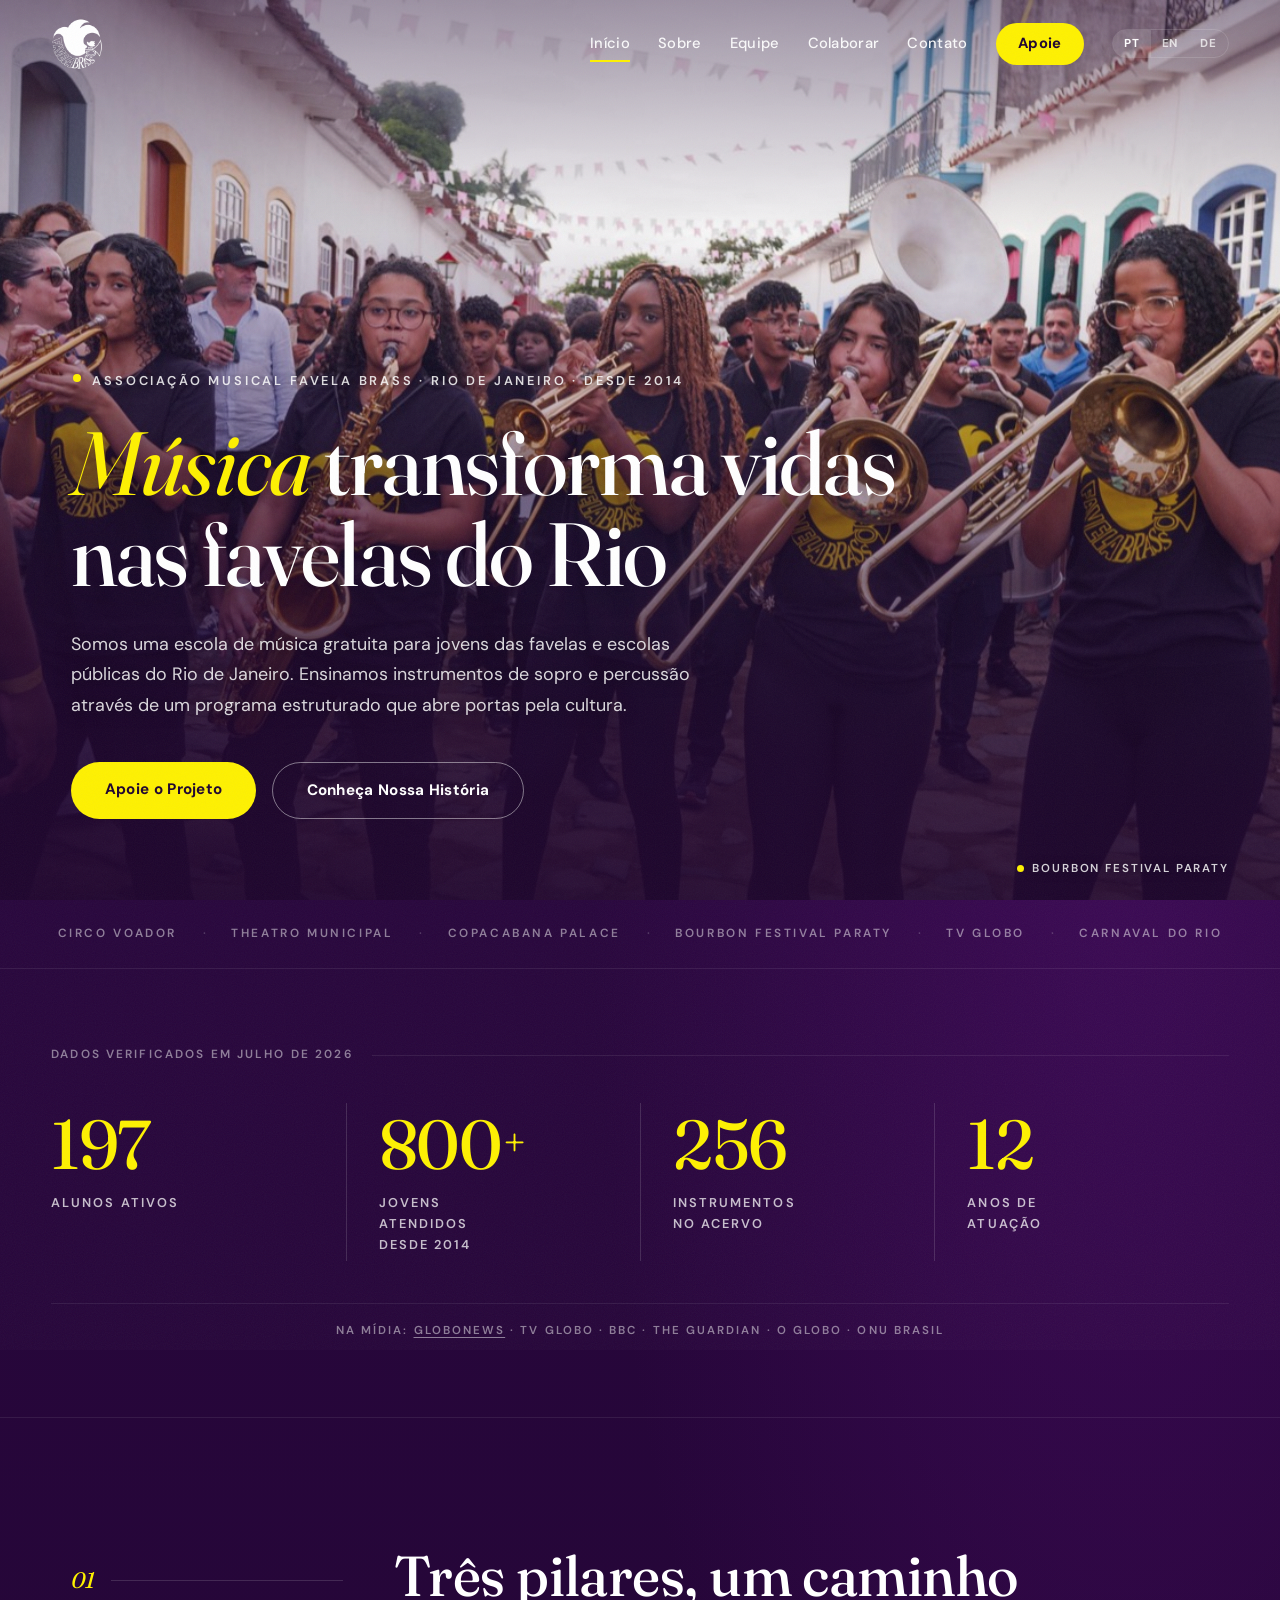
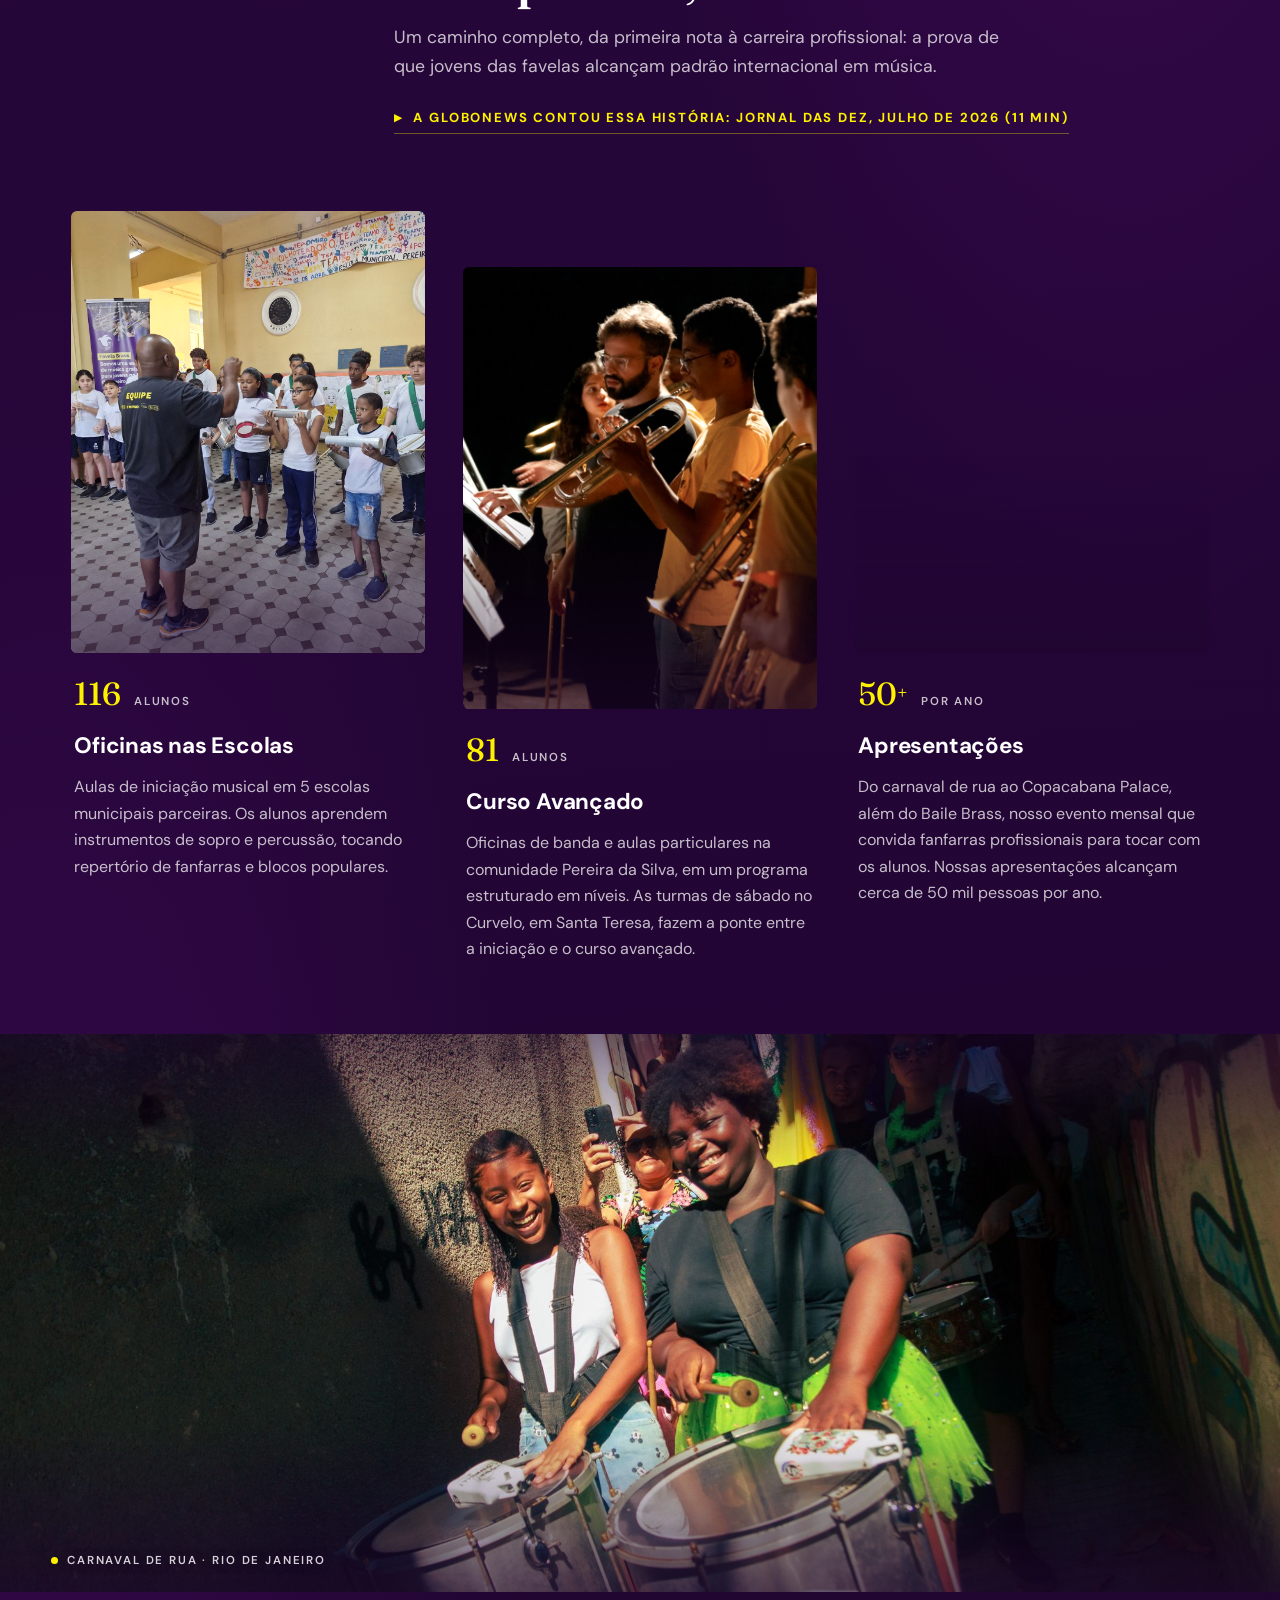
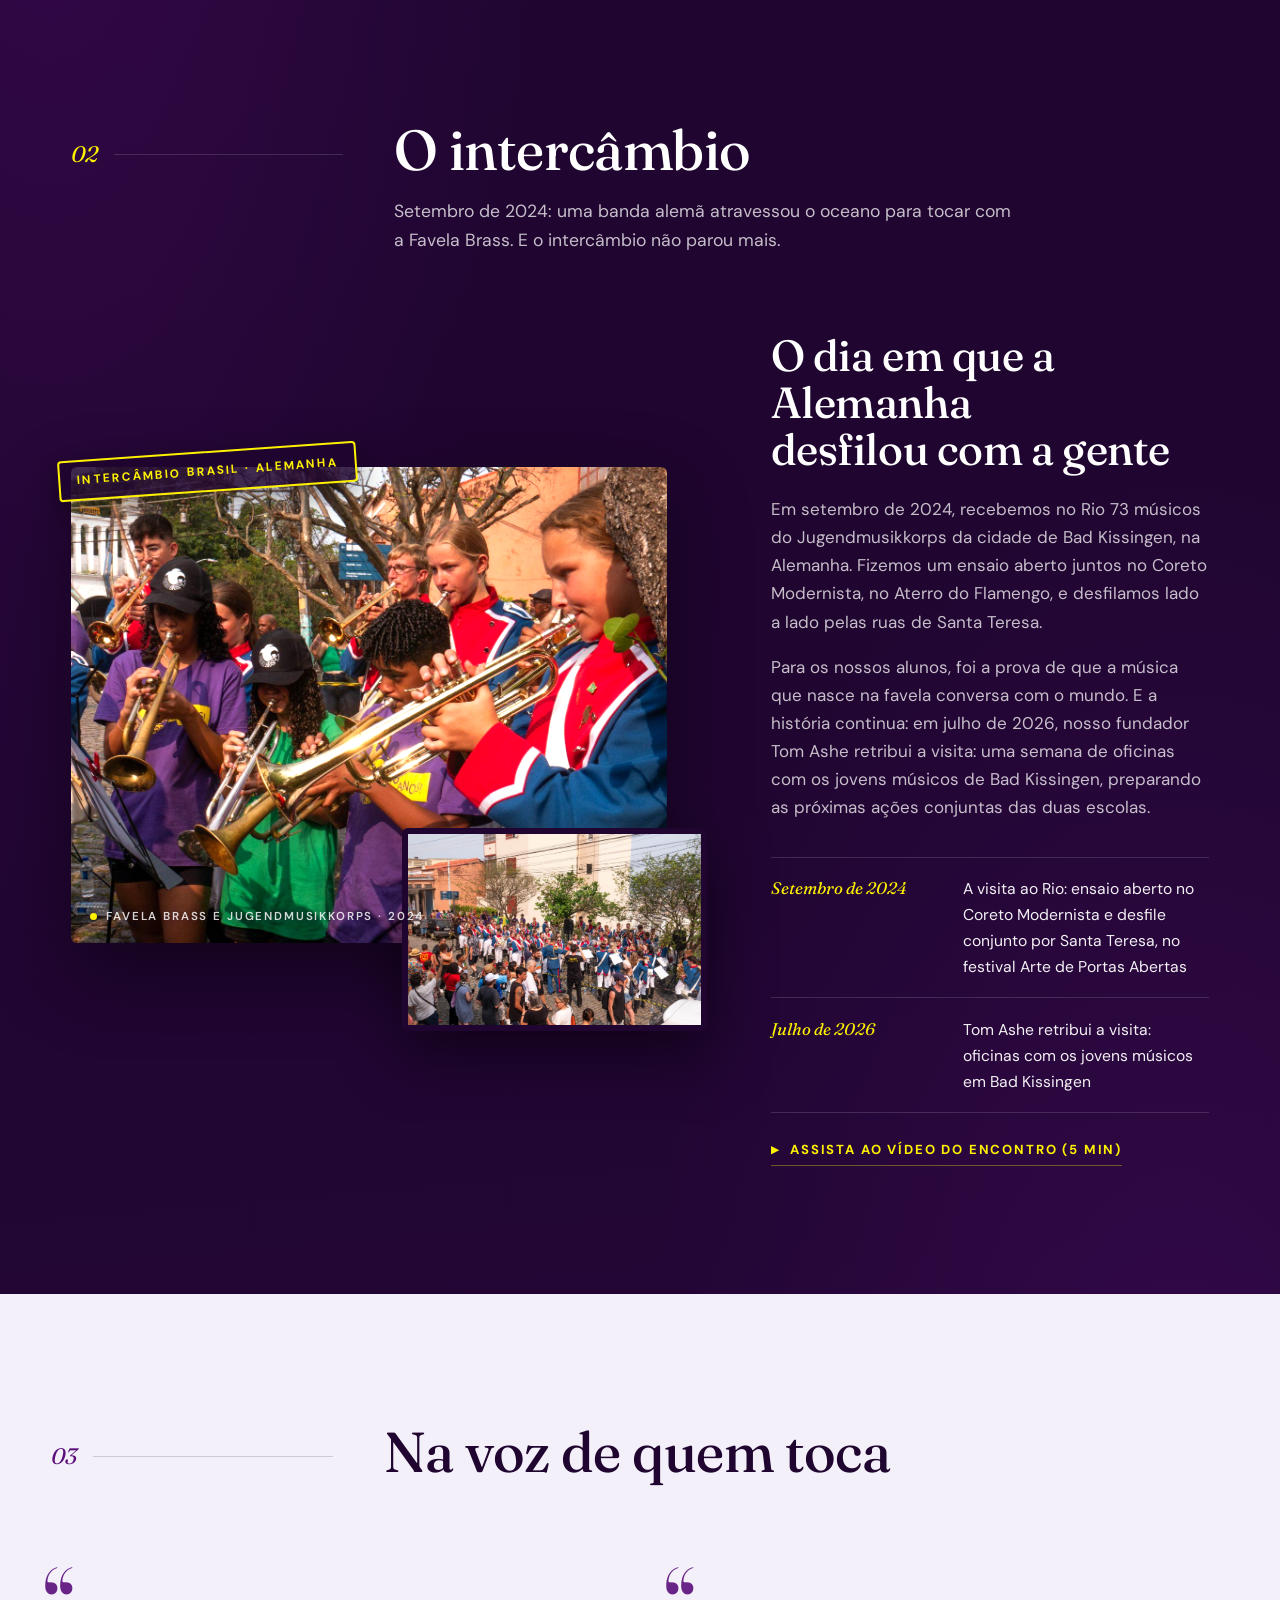
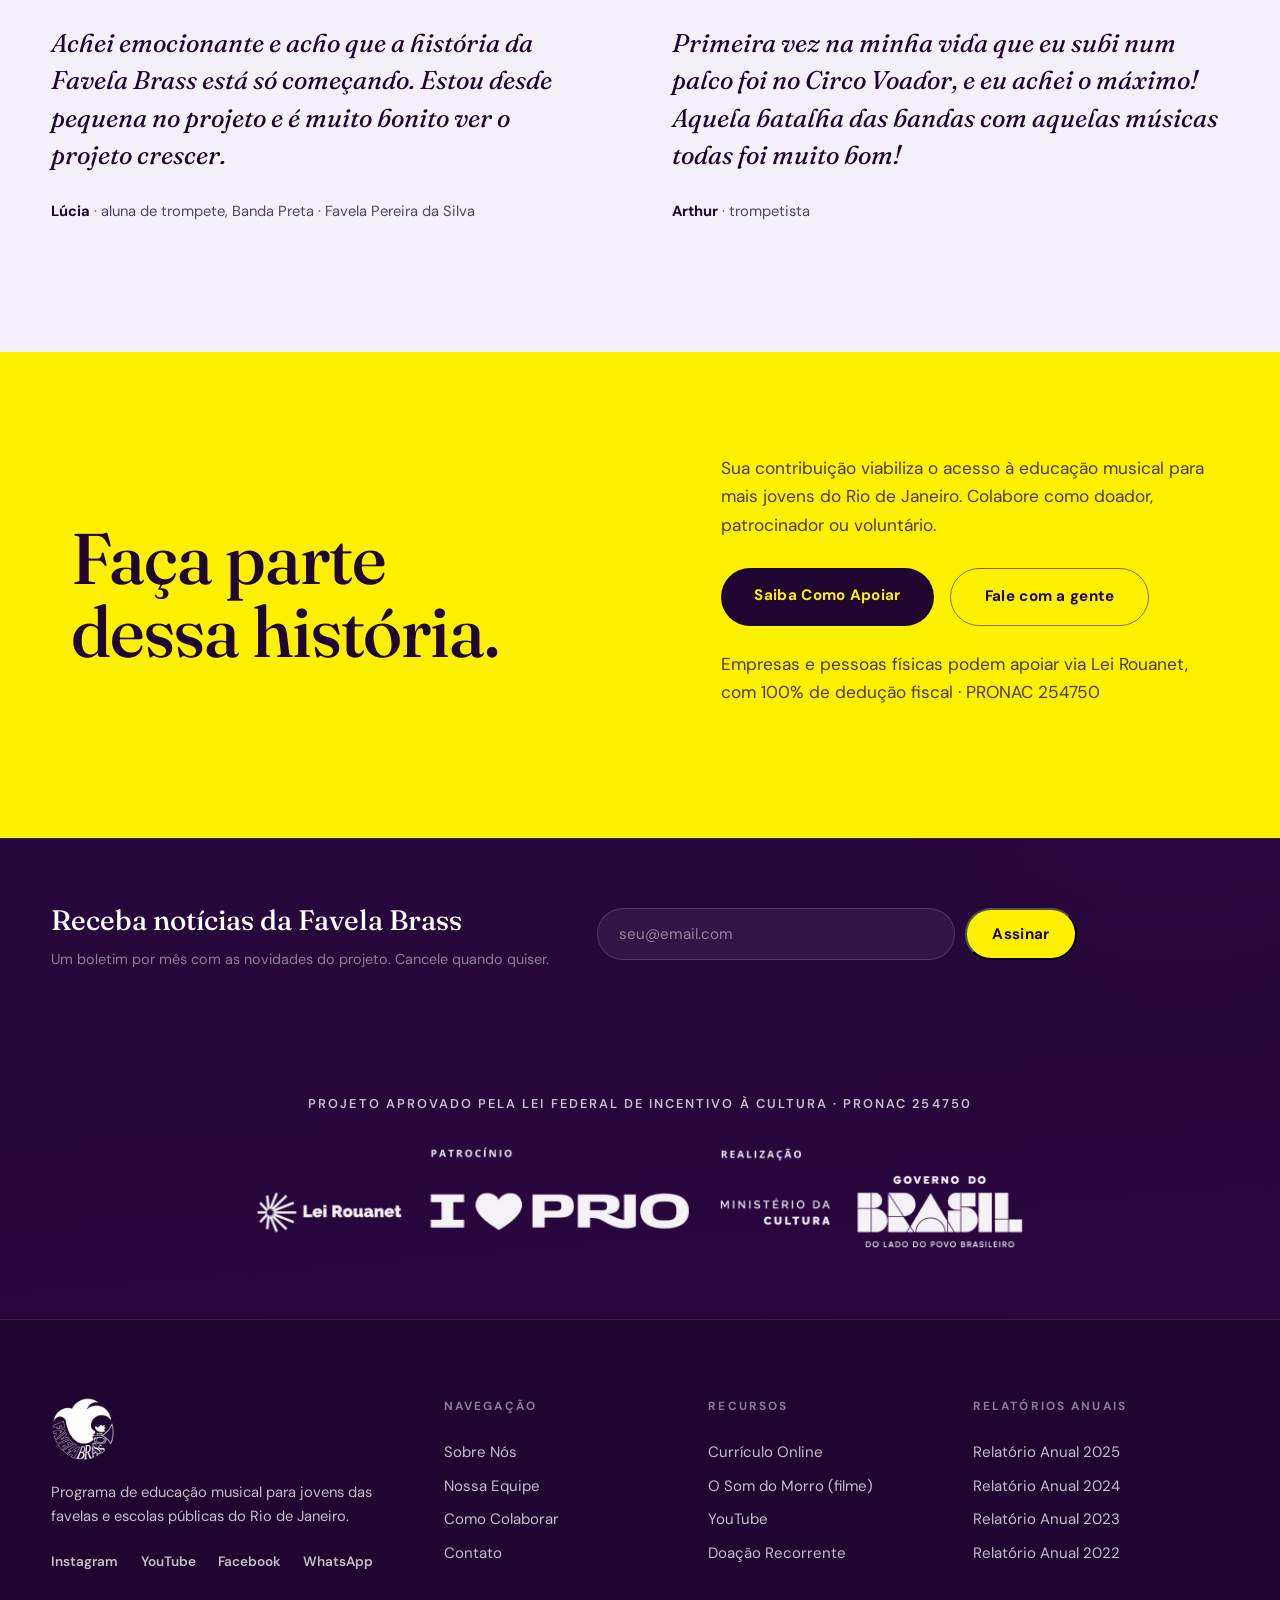
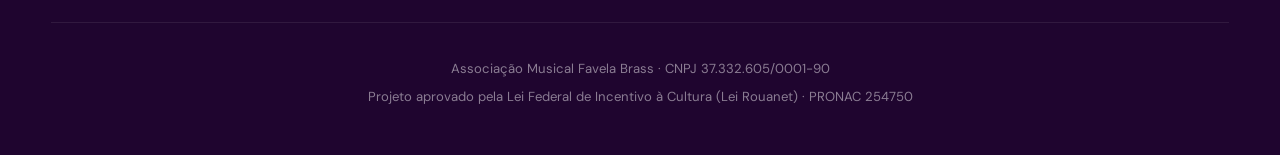
==== commit 74b6f0a2: "Newsletter band: Favela Brass, not 'a banda' (it's a whole project) Co-Authored-By: Claude Fable 5 <" ====
--- a/index.html
+++ b/index.html
@@ -334,8 +334,8 @@
 <section class="news-band" aria-label="Newsletter">
   <div class="news-inner">
     <div class="news-copy reveal">
-      <h2><span class="lang-pt">Receba notícias da banda</span><span class="lang-en">Hear from the band</span><span class="lang-de">Neuigkeiten von der Band</span></h2>
-      <p><span class="lang-pt">Um boletim por mês com o melhor da banda. Cancele quando quiser.</span><span class="lang-en">One newsletter a month with the best of the band. Unsubscribe any time.</span><span class="lang-de">Ein Newsletter pro Monat mit dem Besten der Band. Jederzeit abbestellbar.</span></p>
+      <h2><span class="lang-pt">Receba notícias da Favela Brass</span><span class="lang-en">News from Favela Brass</span><span class="lang-de">Neuigkeiten von Favela Brass</span></h2>
+      <p><span class="lang-pt">Um boletim por mês com as novidades do projeto. Cancele quando quiser.</span><span class="lang-en">One newsletter a month with the project's latest. Unsubscribe any time.</span><span class="lang-de">Ein Newsletter pro Monat mit Neuigkeiten aus dem Projekt. Jederzeit abbestellbar.</span></p>
     </div>
     <form class="news-form reveal" action="https://favelabrass.us4.list-manage.com/subscribe/post?u=c3f6adb323b3c7ba7612daeb6&amp;id=f6b705282e&amp;f_id=00093aeaf0" method="post" target="_blank">
       <input type="email" name="EMAIL" required placeholder="seu@email.com" aria-label="Email">
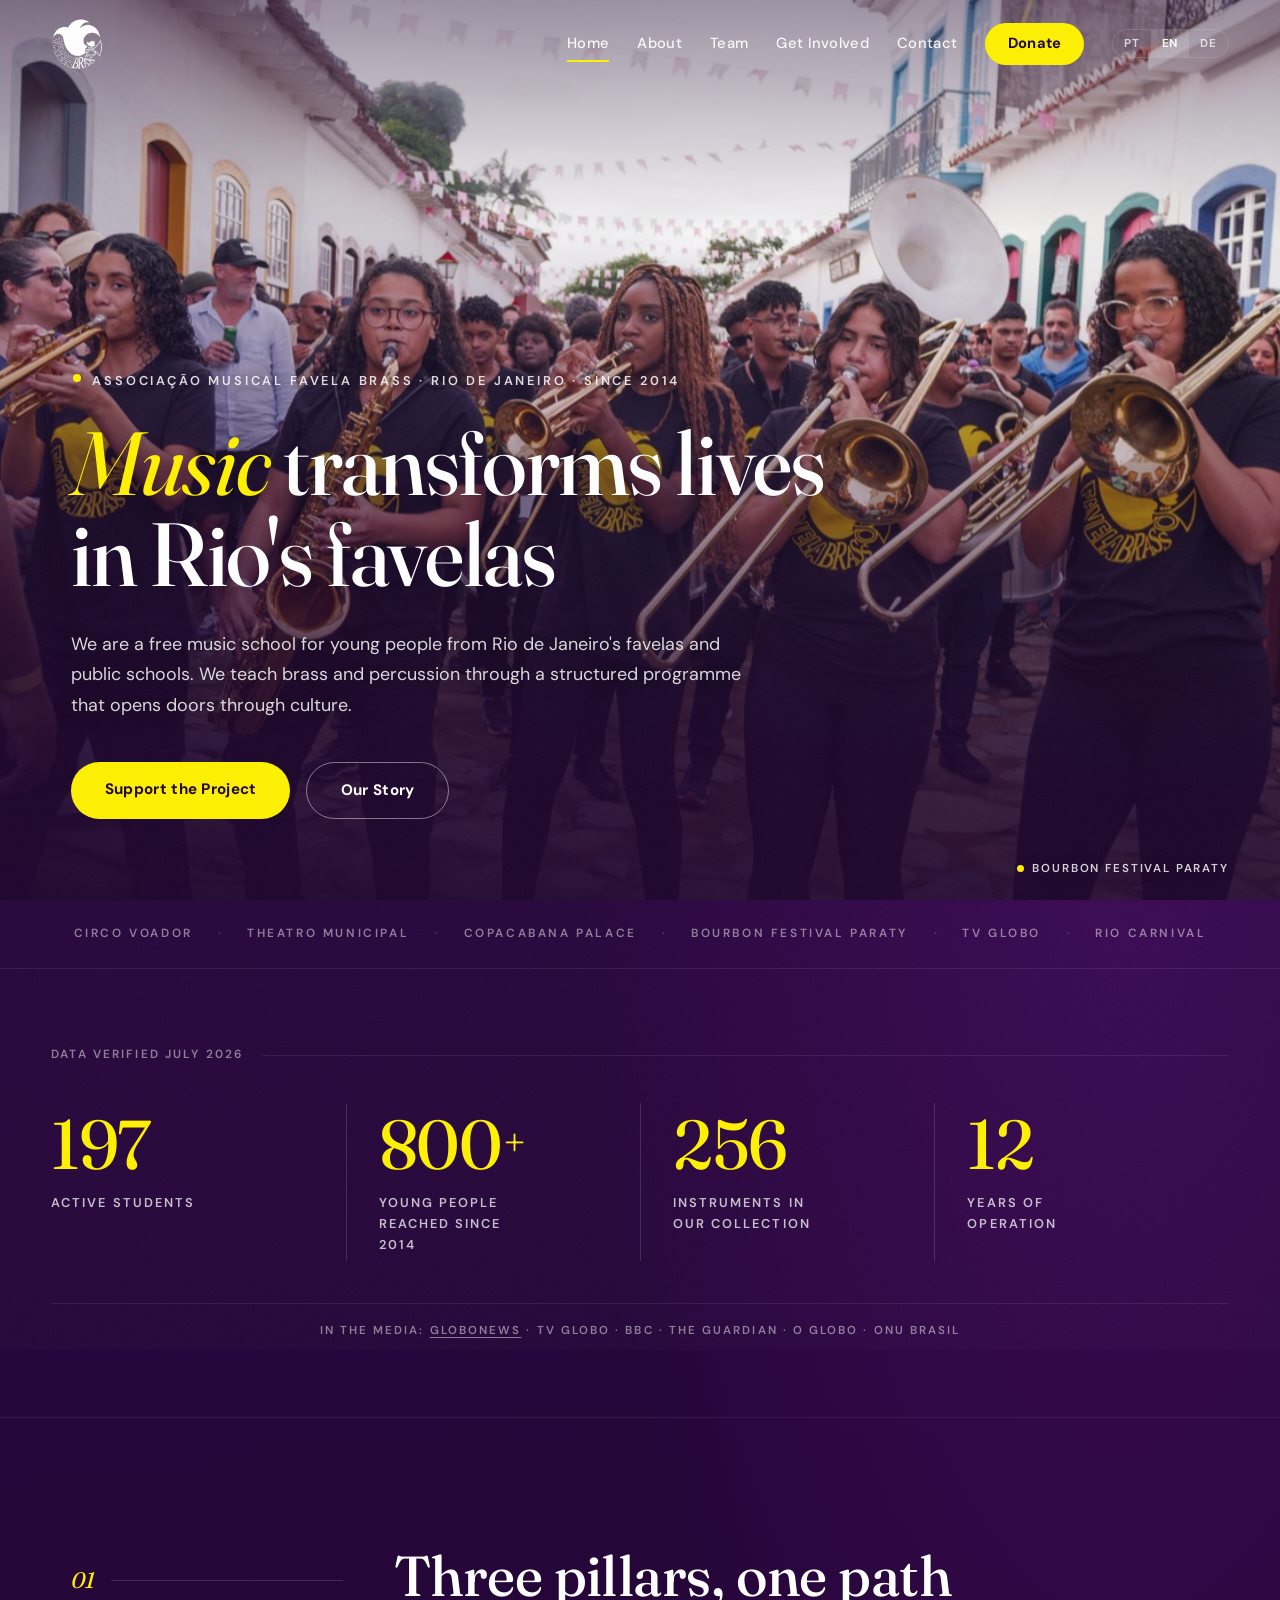
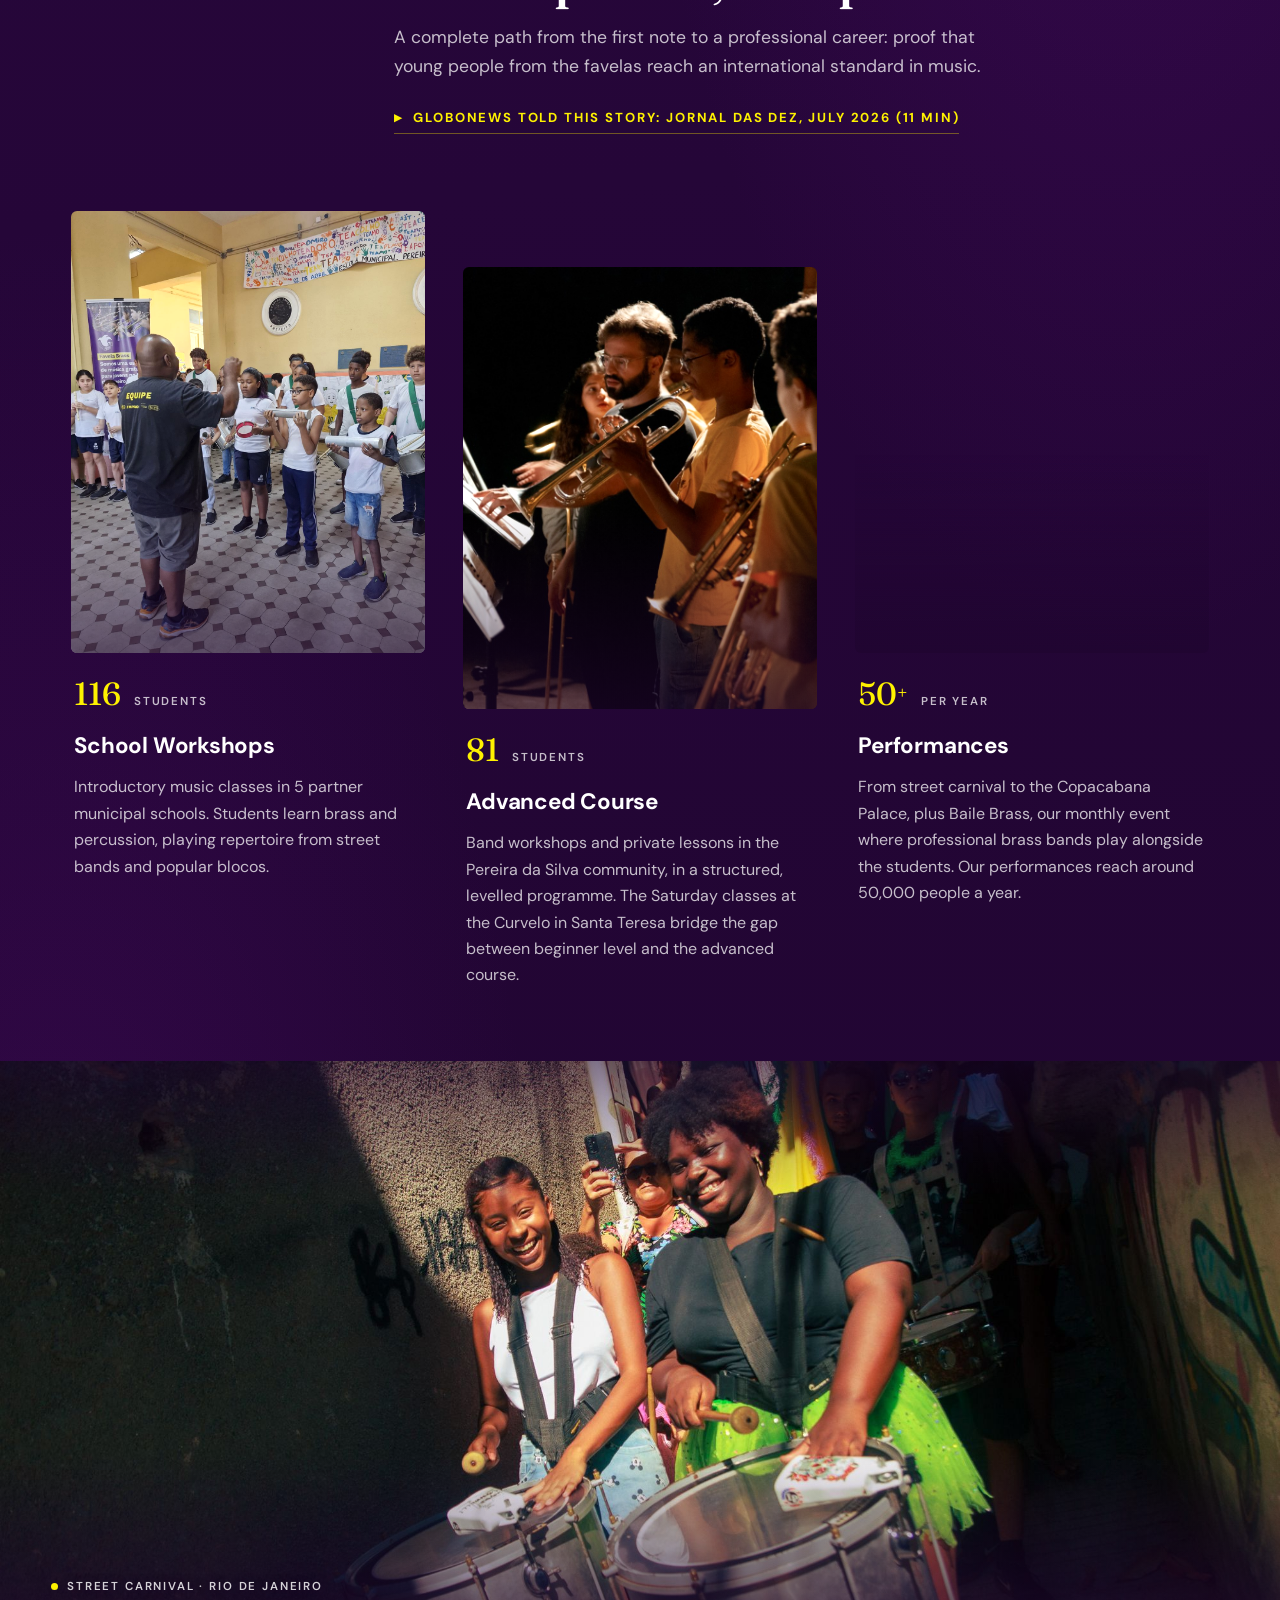
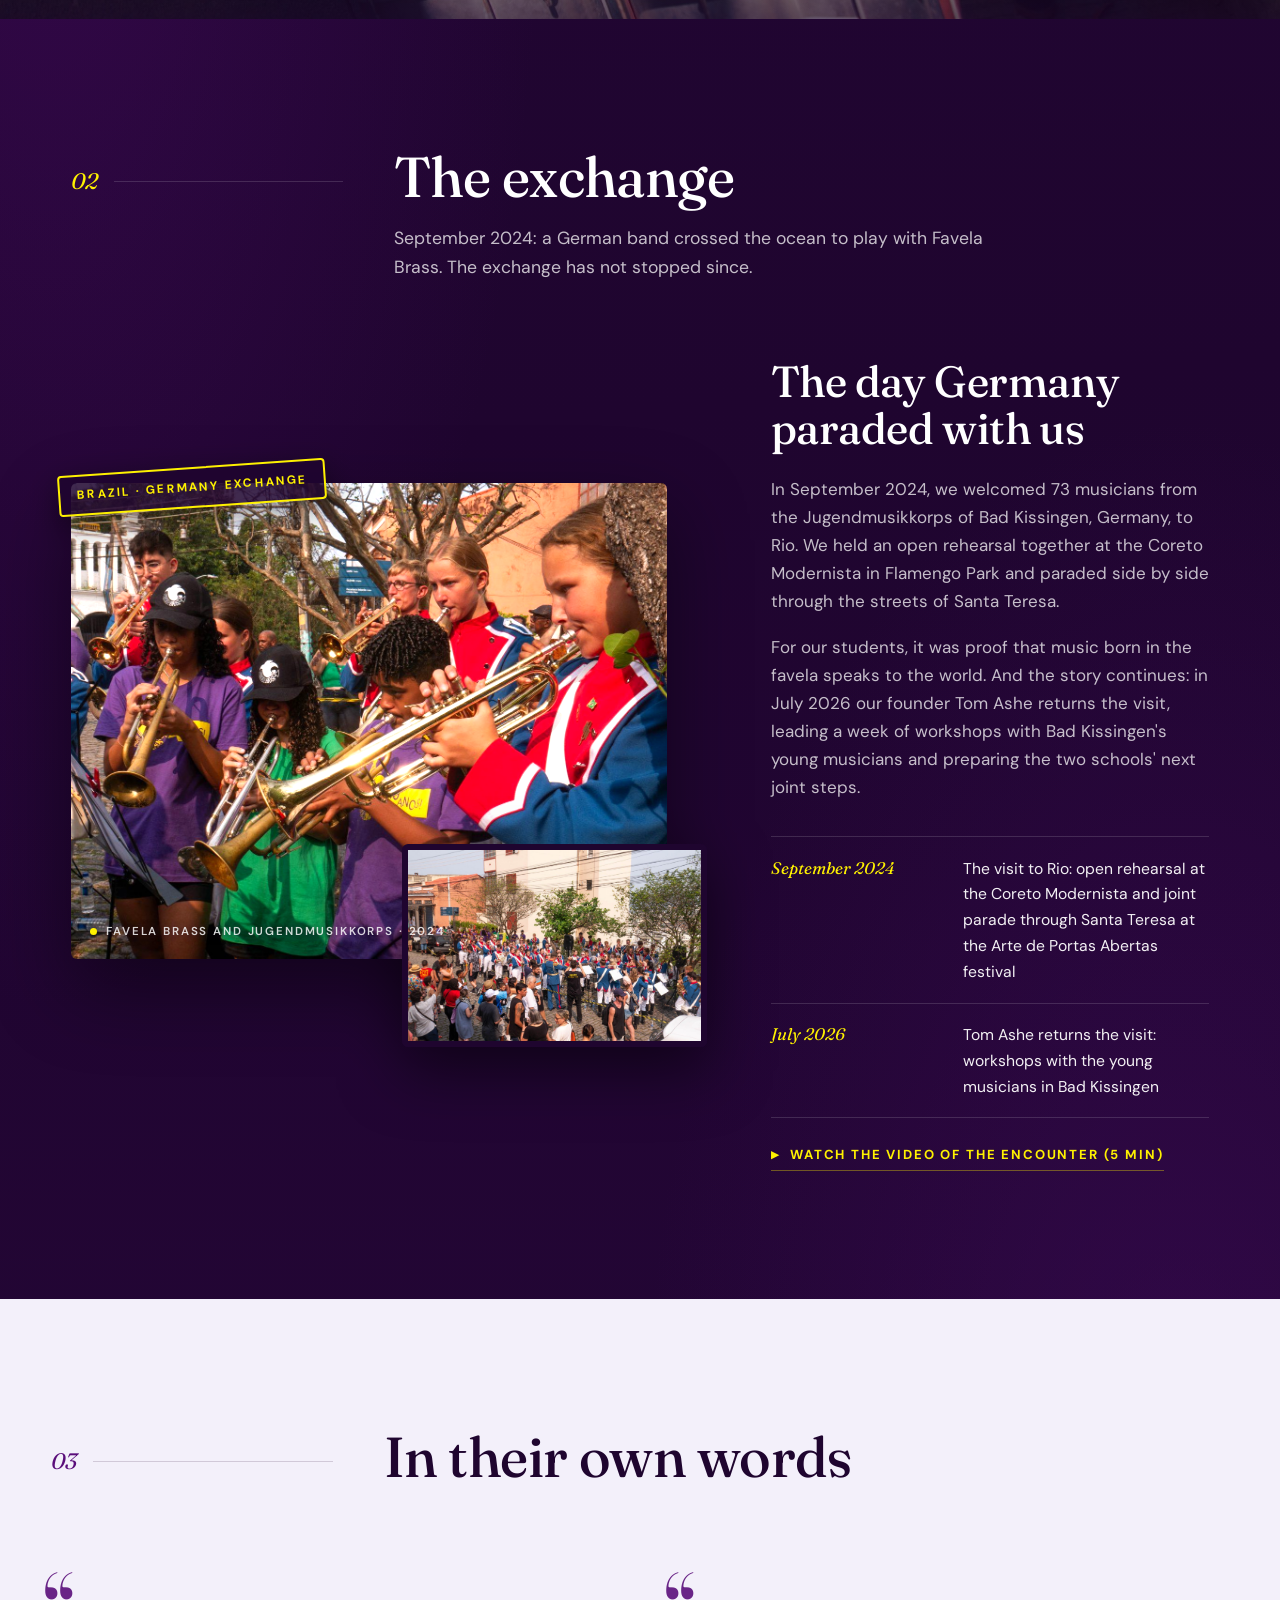
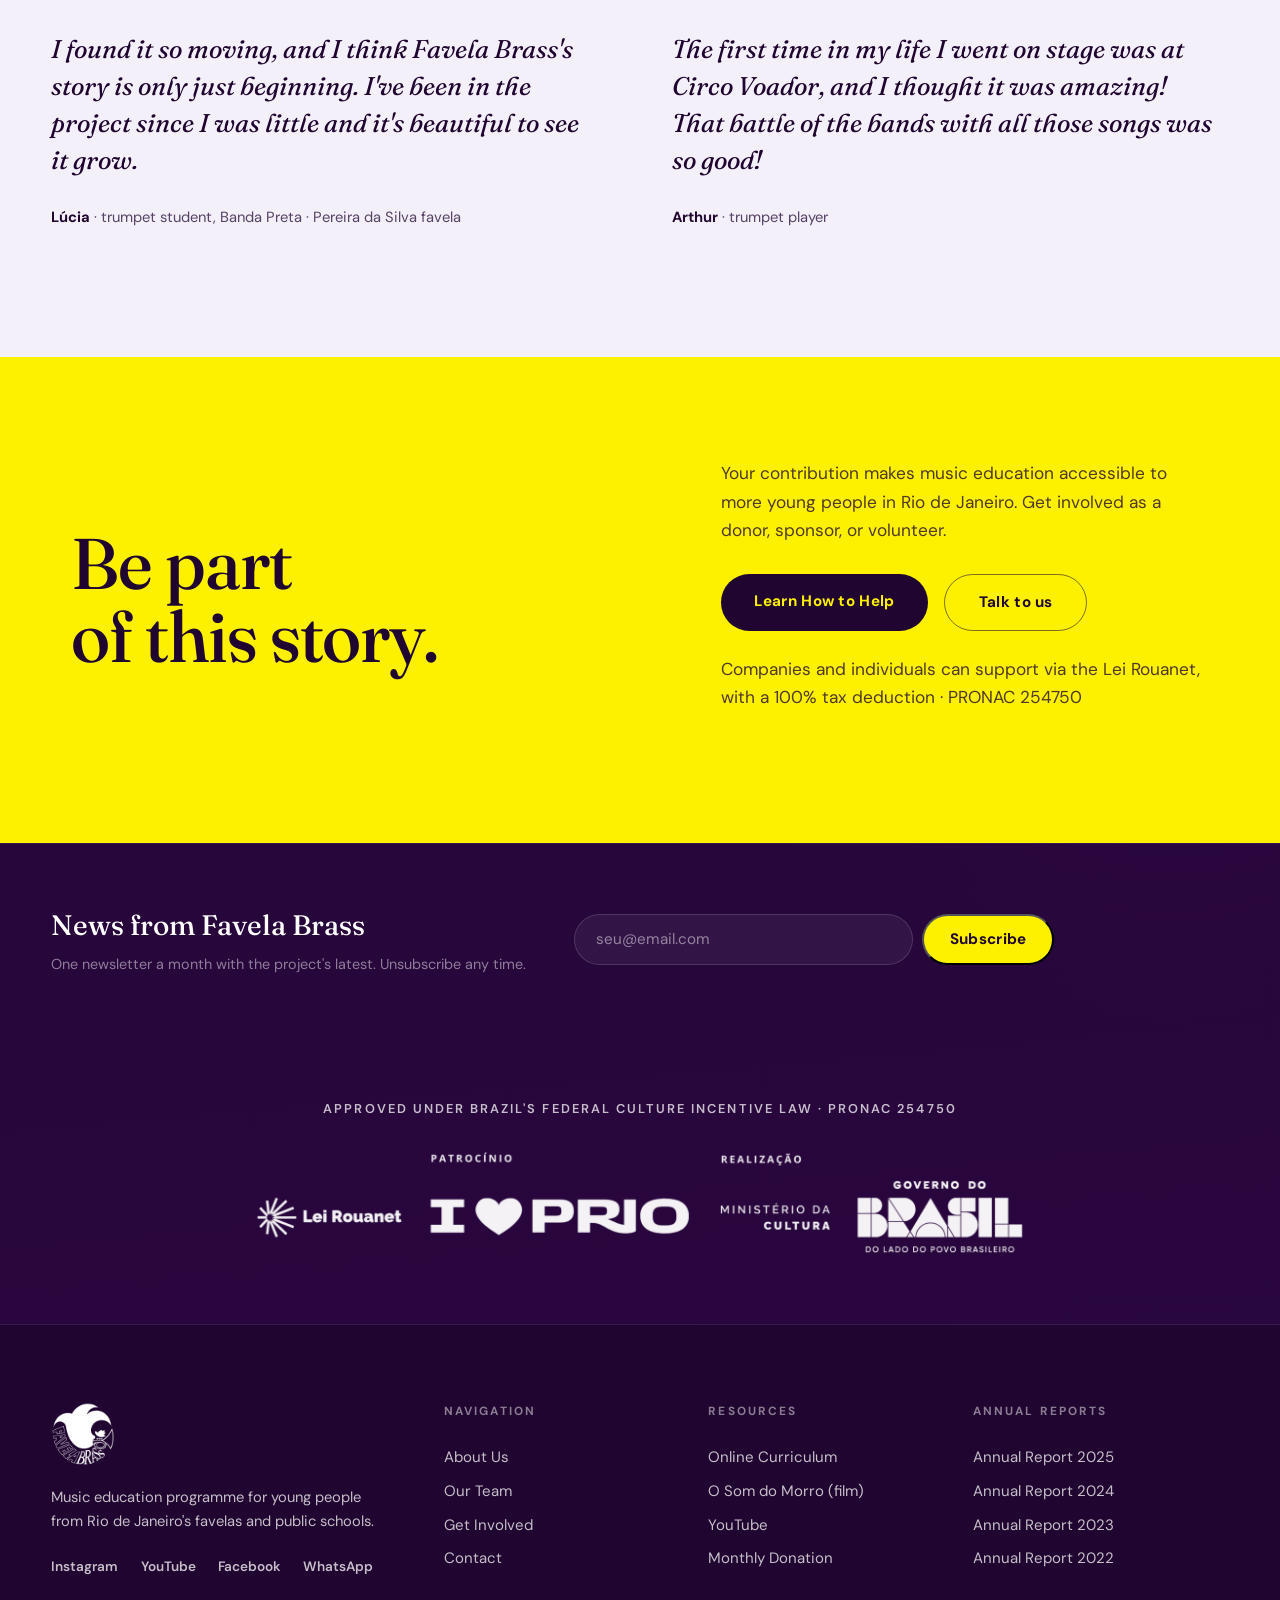
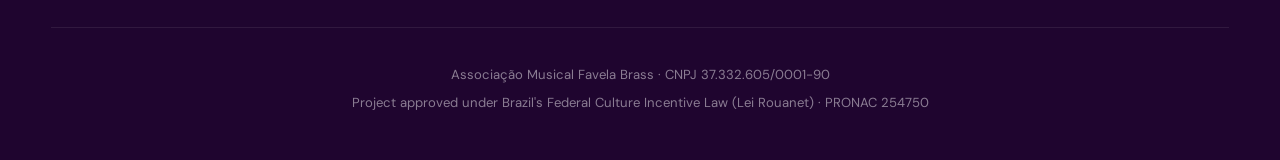
==== commit 40e0ea2b: "Language auto-detect + ?lang= URL parameter First-time visitors got Portuguese regardless of browser" ====
--- a/index.html
+++ b/index.html
@@ -43,6 +43,10 @@
   ]
 }
 </script>
+<!-- Google tag (gtag.js) -->
+<script async src="https://www.googletagmanager.com/gtag/js?id=G-CN4VGSPB3Z"></script>
+<script>window.dataLayer=window.dataLayer||[];function gtag(){dataLayer.push(arguments);}gtag('js',new Date());gtag('config','G-CN4VGSPB3Z');</script>
+<script defer src="/shared/fb-analytics.js"></script>
 </head>
 <body>
 
@@ -426,8 +430,12 @@
   localStorage.setItem('fb-lang', l);
   document.querySelectorAll('.nav-langs button').forEach(b => b.classList.toggle('active', b.dataset.lang === l));
 }
+var urlLang = new URLSearchParams(location.search).get('lang');
 var savedLang = localStorage.getItem('fb-lang');
-if (savedLang && savedLang !== 'pt') setLang(savedLang);
+var browserLang = (navigator.language || '').slice(0, 2);
+var initLang = ['pt','en','de'].indexOf(urlLang) > -1 ? urlLang
+  : (savedLang || (['en','de'].indexOf(browserLang) > -1 ? browserLang : 'pt'));
+if (initLang !== 'pt' || savedLang === 'pt') setLang(initLang);
 
 // Reveal on scroll
 const io = new IntersectionObserver(es => es.forEach(e => {
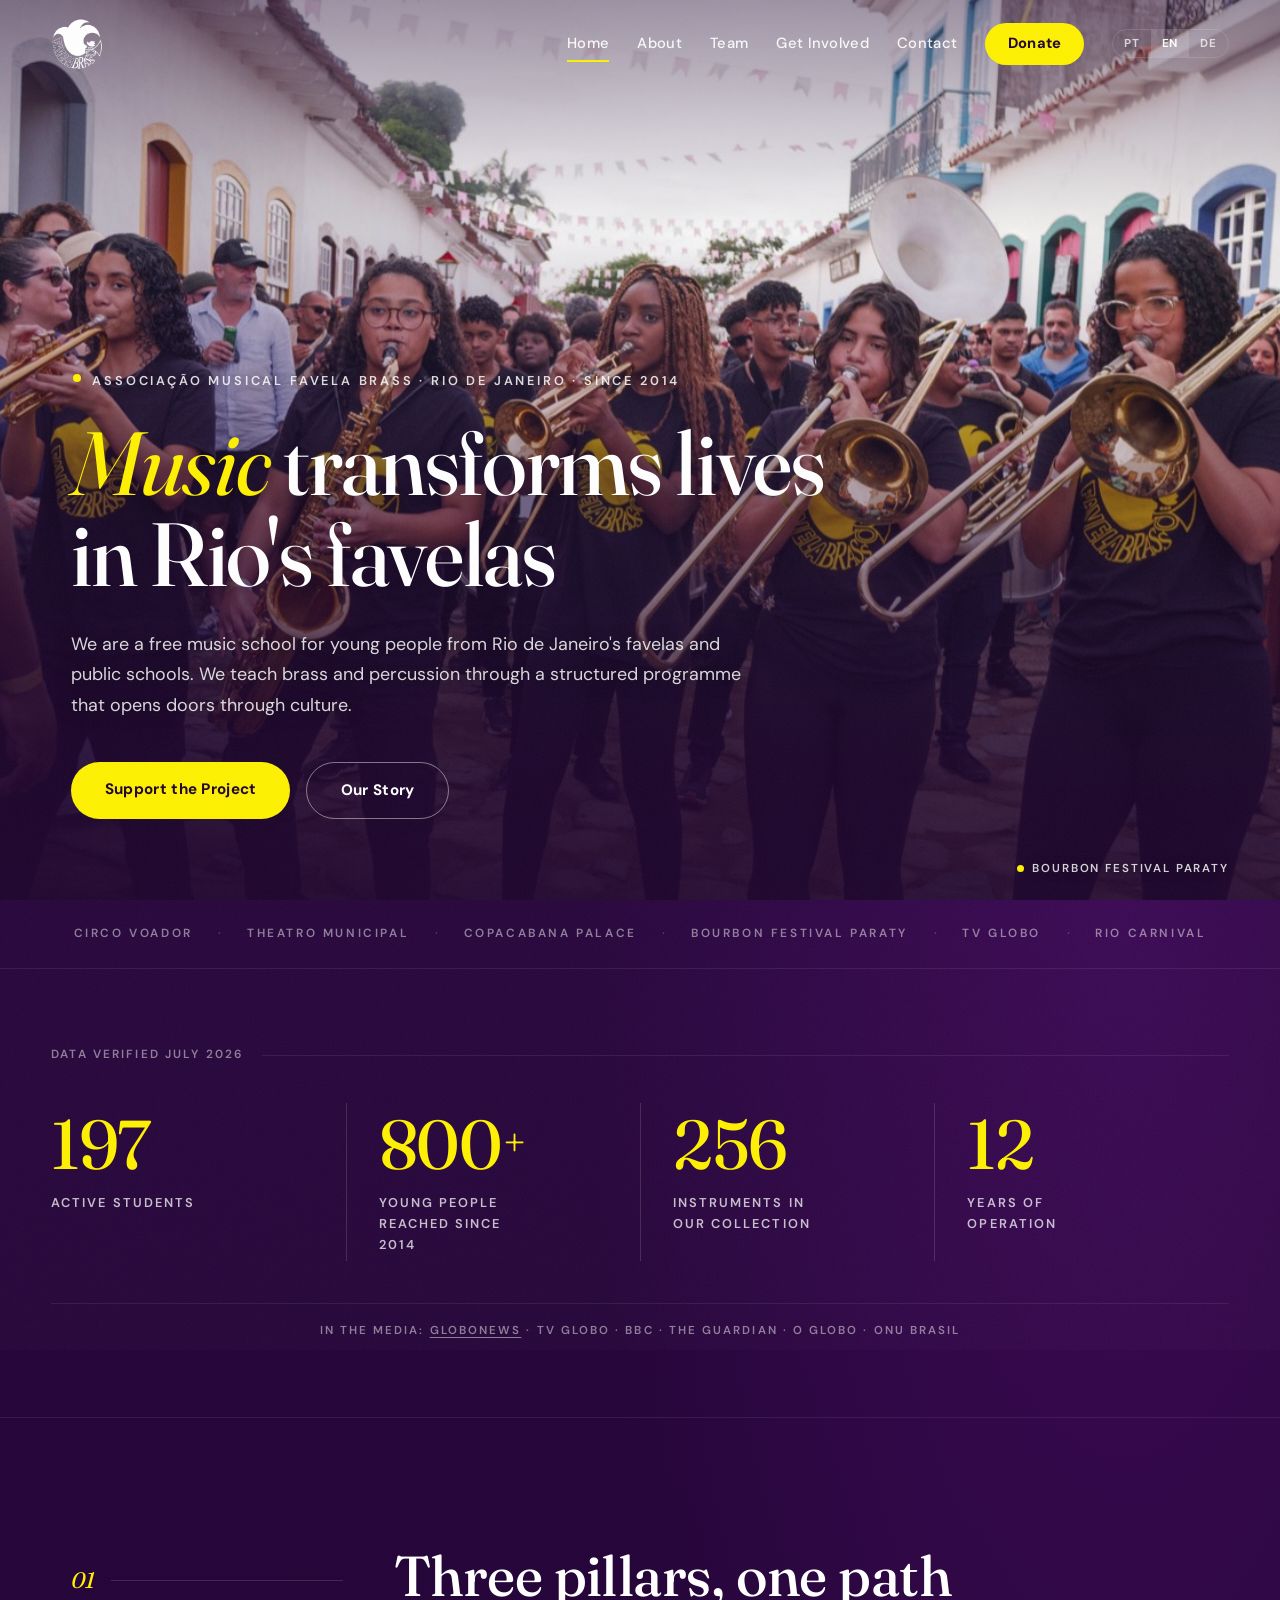
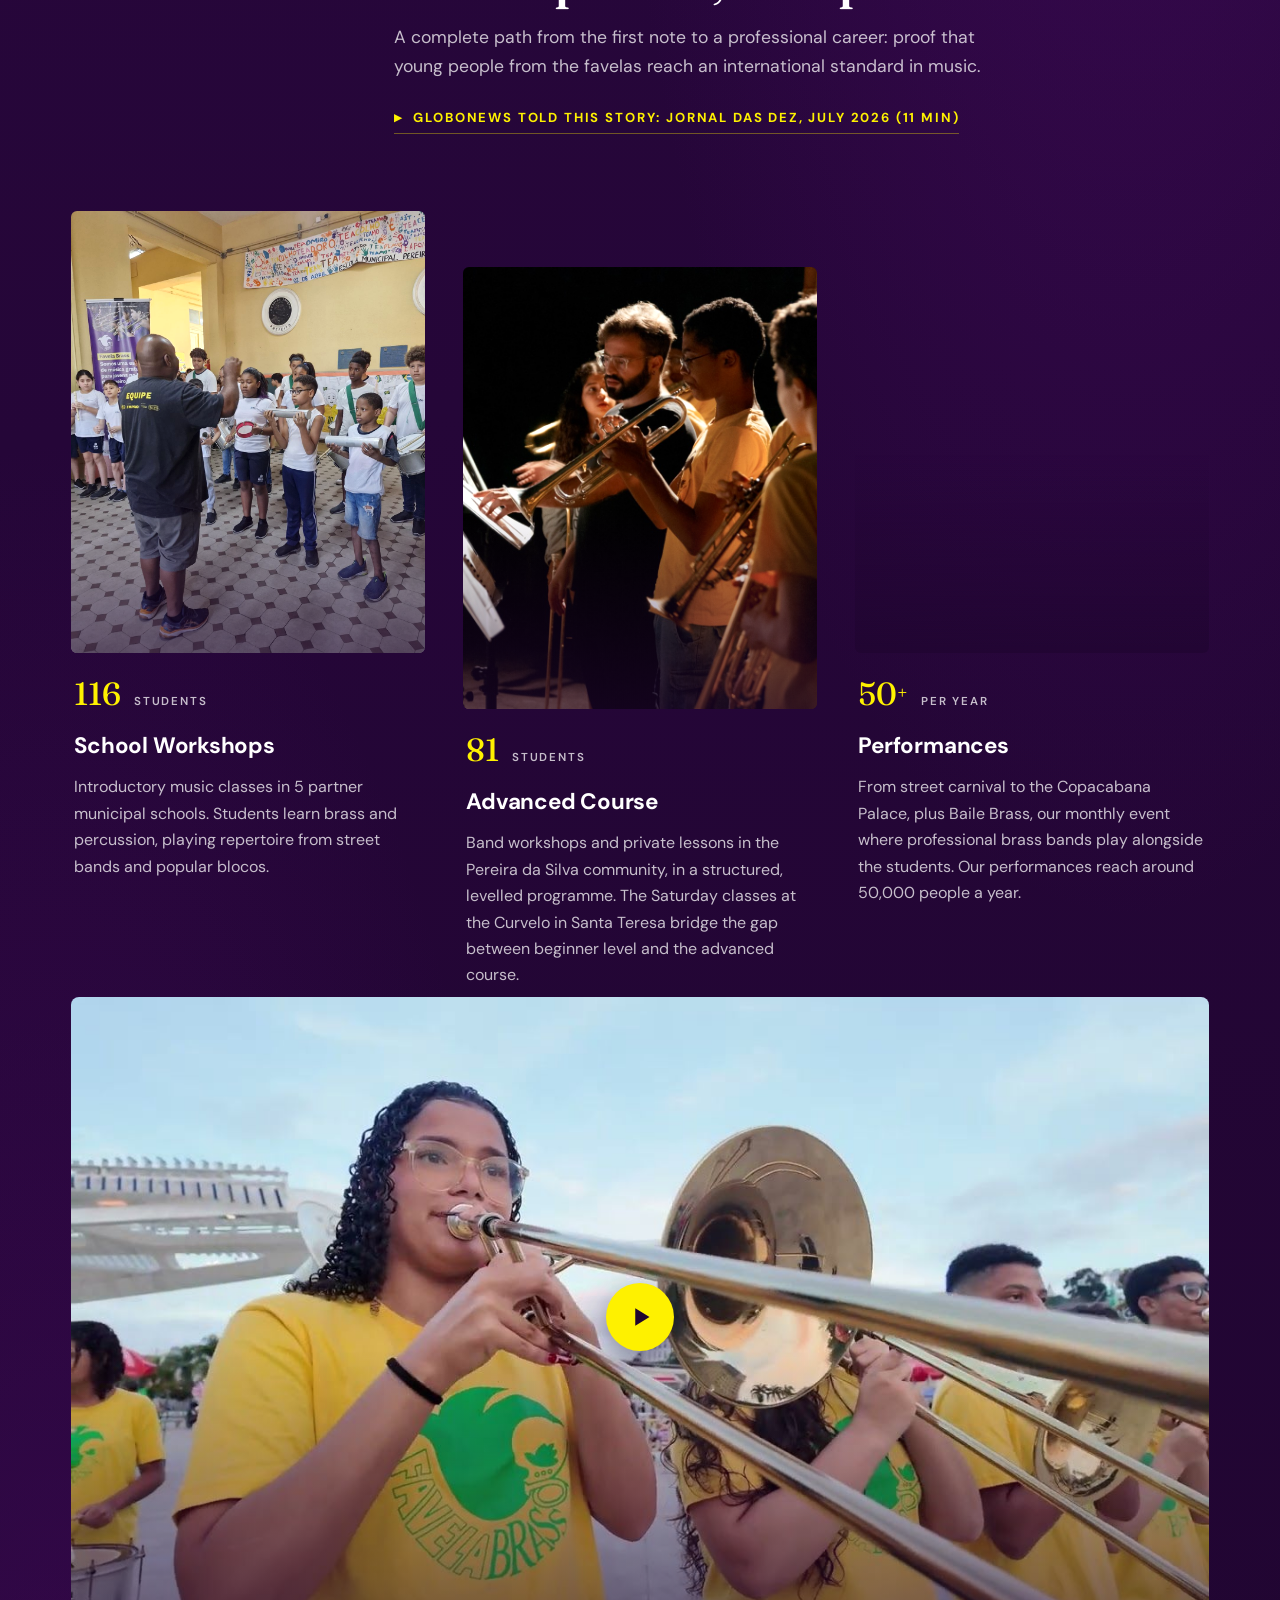
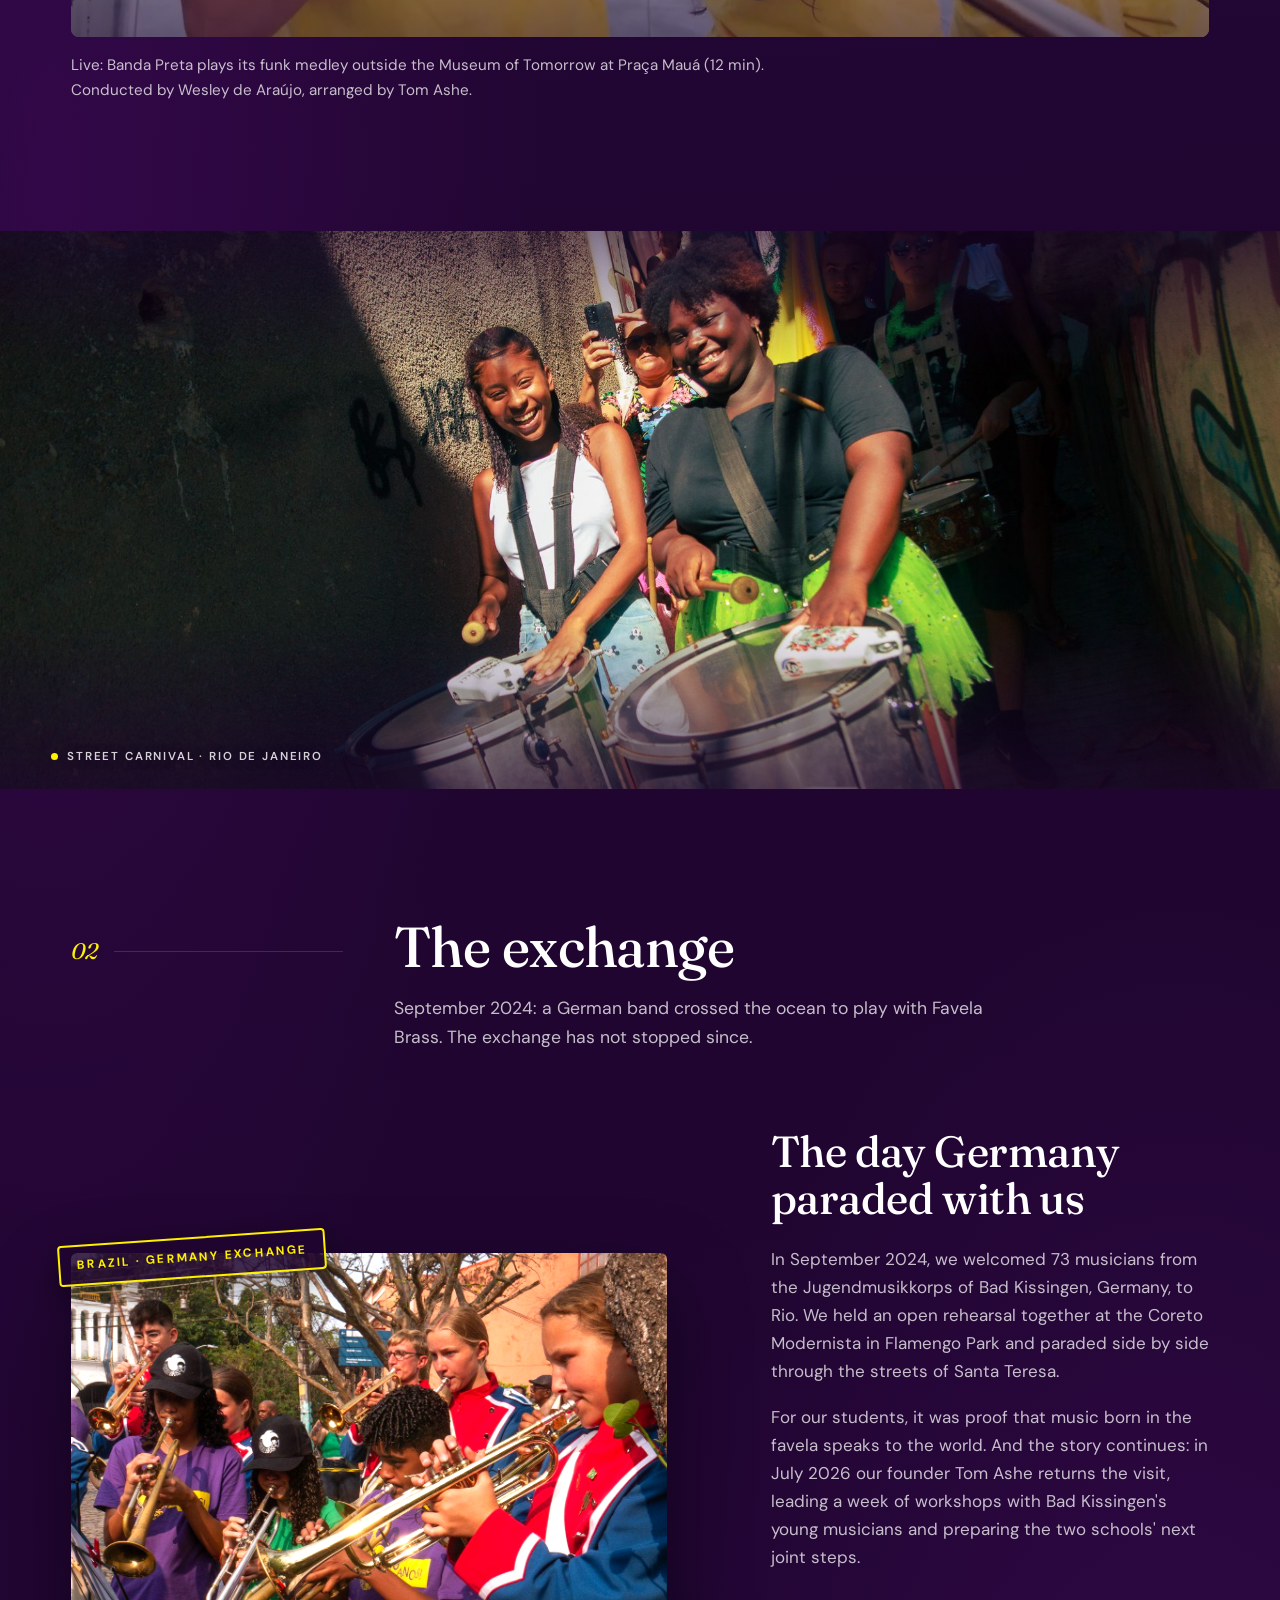
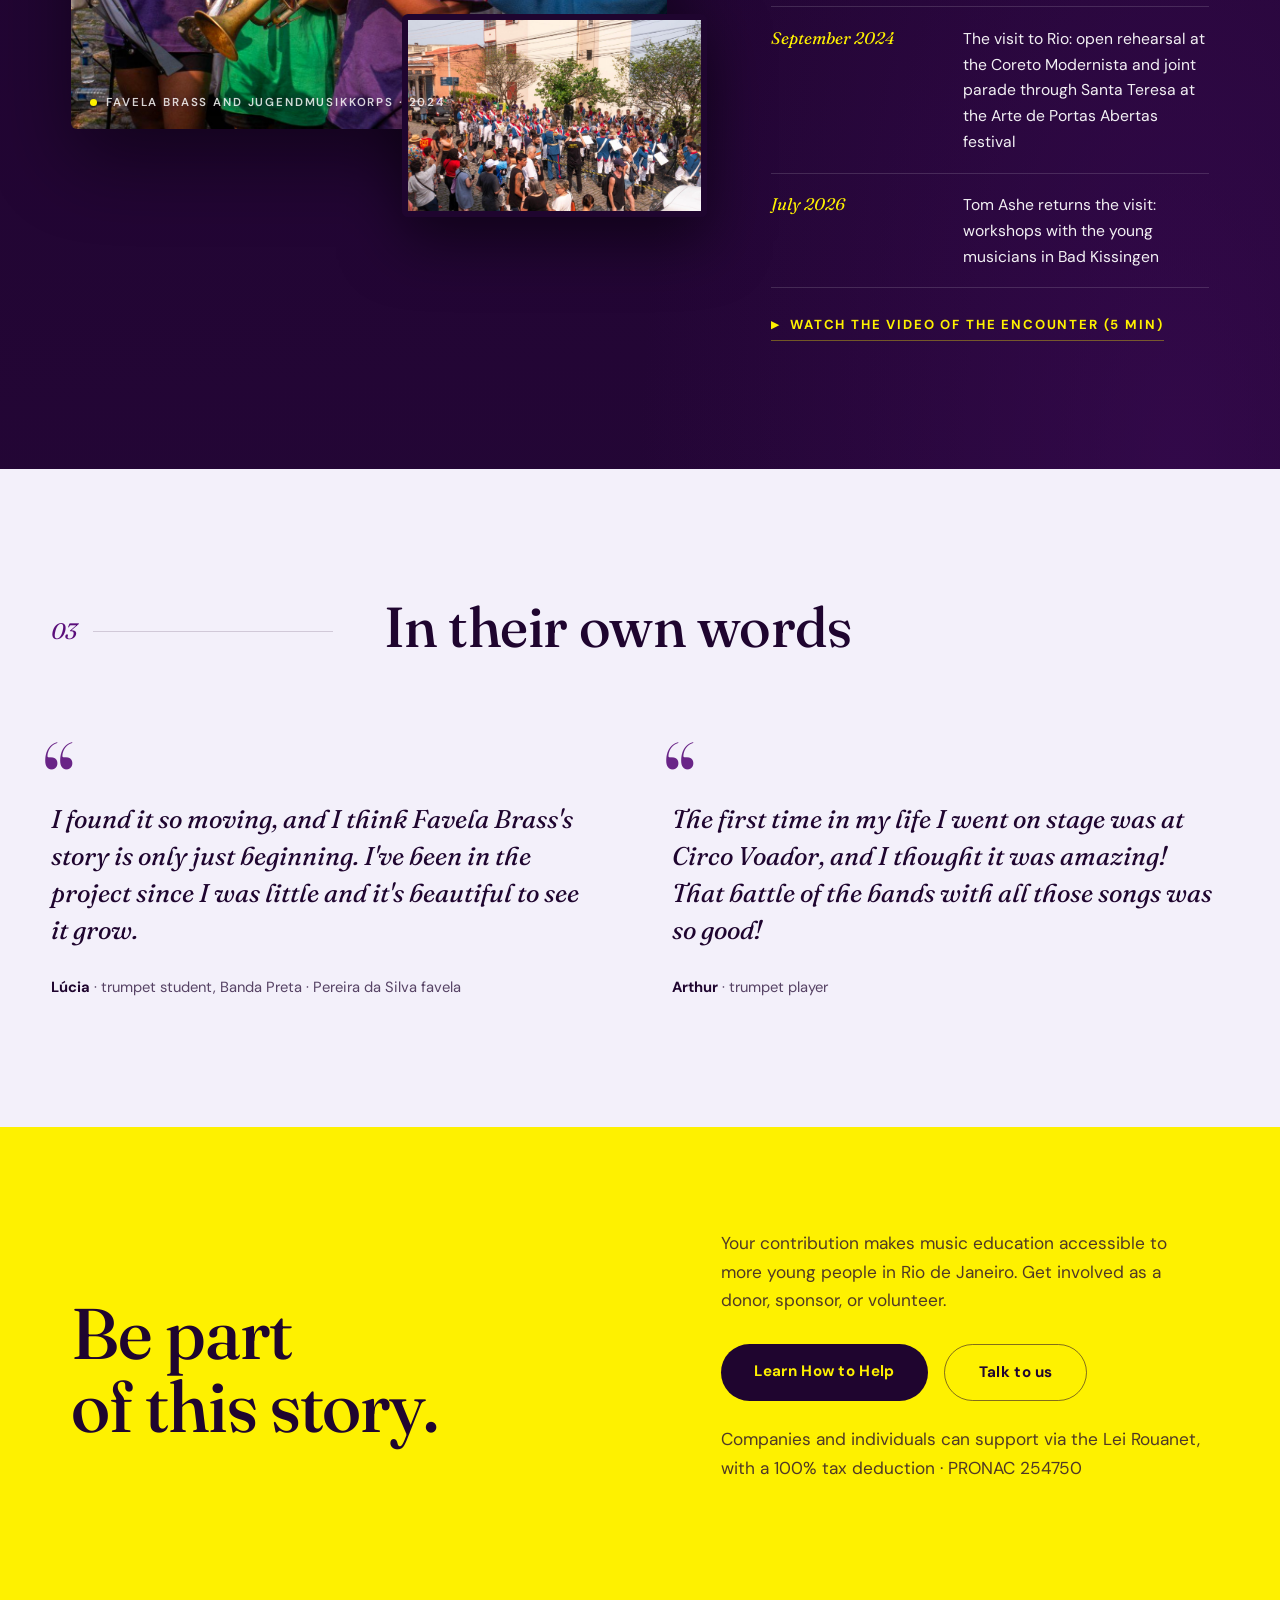
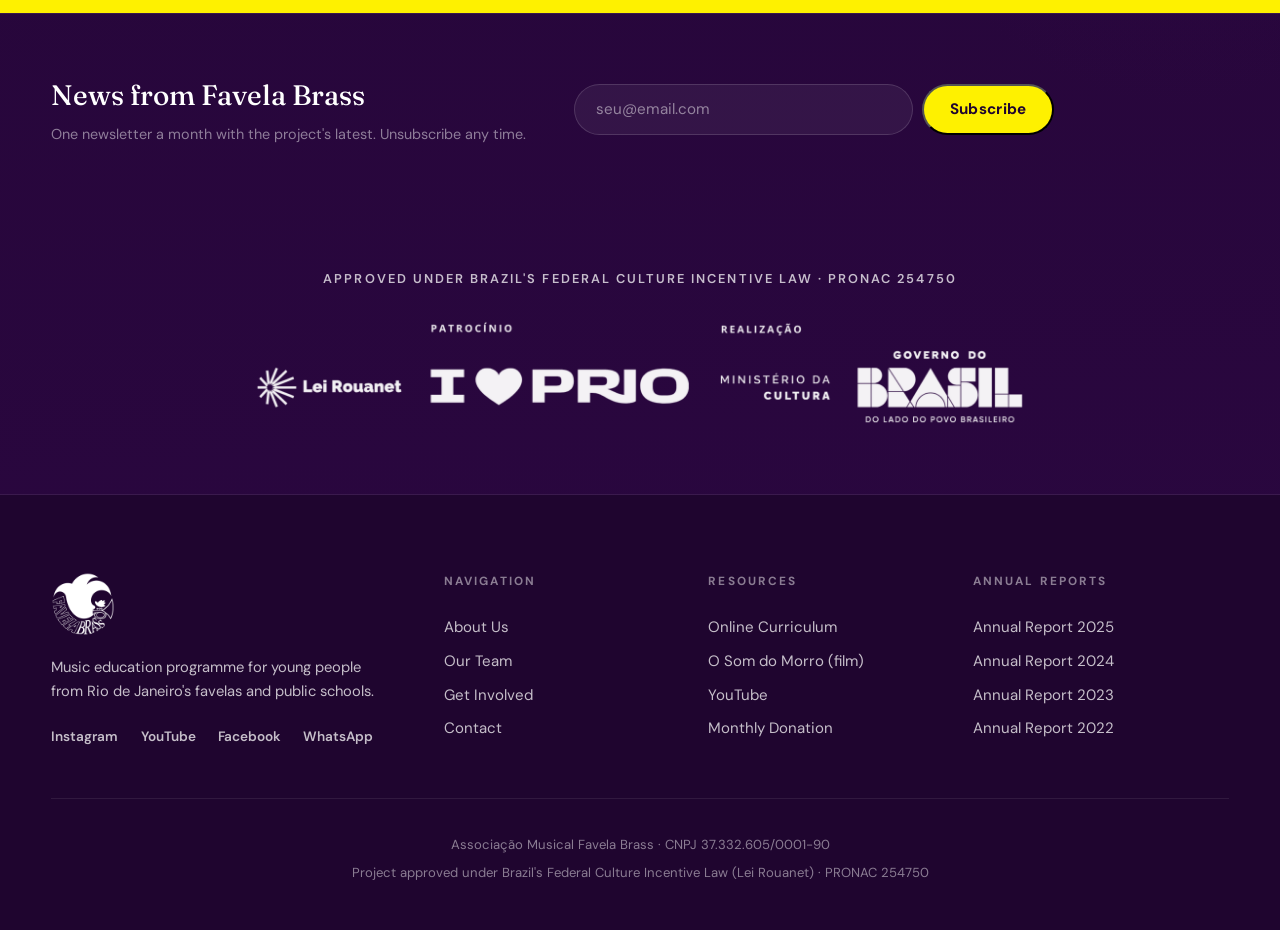
==== commit 95fc3bce: "Homepage: live performance video (provisional) Banda Preta's funk medley at Praça Mauá (12 min, Muse" ====
--- a/index.html
+++ b/index.html
@@ -203,6 +203,18 @@
       </div>
     </article>
   </div>
+
+  <figure class="live-video reveal">
+    <a class="video-thumb" href="https://youtu.be/Vf5oCGwwxH4" target="_blank" rel="noopener" data-yt="Vf5oCGwwxH4" aria-label="Assistir: Banda Preta ao vivo na Praça Mauá">
+      <img src="img/video-medley-museu.jpg" alt="Banda Preta da Favela Brass tocando ao vivo em frente ao Museu do Amanhã" loading="lazy" decoding="async" width="1280" height="720">
+      <span class="video-play" aria-hidden="true"></span>
+    </a>
+    <figcaption class="live-video-cap">
+      <span class="lang-pt">Ao vivo: a Banda Preta toca seu medley de funk em frente ao Museu do Amanhã, na Praça Mauá (12 min). Regência de Wesley de Araújo, arranjos de Tom Ashe.</span>
+      <span class="lang-en">Live: Banda Preta plays its funk medley outside the Museum of Tomorrow at Praça Mauá (12 min). Conducted by Wesley de Araújo, arranged by Tom Ashe.</span>
+      <span class="lang-de">Live: Die Banda Preta spielt ihr Funk-Medley vor dem Museu do Amanhã an der Praça Mauá (12 Min.). Leitung Wesley de Araújo, Arrangements Tom Ashe.</span>
+    </figcaption>
+  </figure>
 </section>
 
 <!-- ===================== PHOTO BREAK ===================== -->
@@ -442,6 +454,16 @@
   if (e.isIntersecting) { e.target.classList.add('visible'); io.unobserve(e.target); }
 }), {threshold: 0.12});
 document.querySelectorAll('.reveal').forEach(el => io.observe(el));
+
+// Click-to-play YouTube facade (fallback: plain link)
+document.querySelectorAll('.video-thumb[data-yt]').forEach(a => {
+  a.addEventListener('click', e => {
+    e.preventDefault();
+    a.innerHTML = '<iframe src="https://www.youtube-nocookie.com/embed/' + a.dataset.yt +
+      '?autoplay=1&rel=0" title="YouTube" allow="autoplay; fullscreen; picture-in-picture" allowfullscreen></iframe>';
+    a.removeAttribute('href');
+  }, { once: true });
+});
 </script>
 </body>
 </html>
--- a/shared/fb-website.css
+++ b/shared/fb-website.css
@@ -469,6 +469,46 @@
 }
 .feature-video-link:hover { border-color: var(--yellow); }
 .feature-video-link span[aria-hidden] { font-size: 0.65rem; }
+
+/* Click-to-play video facade (shared) */
+.video-thumb {
+  position: relative;
+  display: block;
+  border-radius: 8px;
+  overflow: hidden;
+  aspect-ratio: 16 / 9;
+  background: var(--purple-deep);
+}
+.video-thumb img { width: 100%; height: 100%; object-fit: cover; transition: transform 0.4s var(--ease); }
+.video-thumb:hover img { transform: scale(1.03); }
+.video-thumb iframe { position: absolute; inset: 0; width: 100%; height: 100%; border: 0; }
+.video-play {
+  position: absolute;
+  inset: 0;
+  display: flex;
+  align-items: center;
+  justify-content: center;
+  background: linear-gradient(180deg, rgba(31,5,47,0) 55%, rgba(31,5,47,0.55) 100%);
+}
+.video-play::after {
+  content: "";
+  width: 68px; height: 68px;
+  border-radius: 50%;
+  background: var(--yellow) url("data:image/svg+xml,%3Csvg xmlns='http://www.w3.org/2000/svg' viewBox='0 0 24 24'%3E%3Cpath d='M9 6.5v11l9-5.5z' fill='%231F052F'/%3E%3C/svg%3E") center/38px no-repeat;
+  box-shadow: 0 10px 30px rgba(31, 5, 47, 0.45);
+  transition: transform 0.25s var(--ease);
+}
+.video-thumb:hover .video-play::after { transform: scale(1.08); }
+
+/* Wide live-performance video card (homepage, provisional) */
+.live-video { margin-top: clamp(2.5rem, 5vw, 4rem); }
+.live-video .video-thumb { border-radius: 8px; }
+.live-video-cap {
+  margin-top: 1rem;
+  font-size: 0.95rem;
+  color: var(--text-dim);
+  max-width: 72ch;
+}
 
 /* Newsletter band (above the Rouanet strip) */
 .news-band {
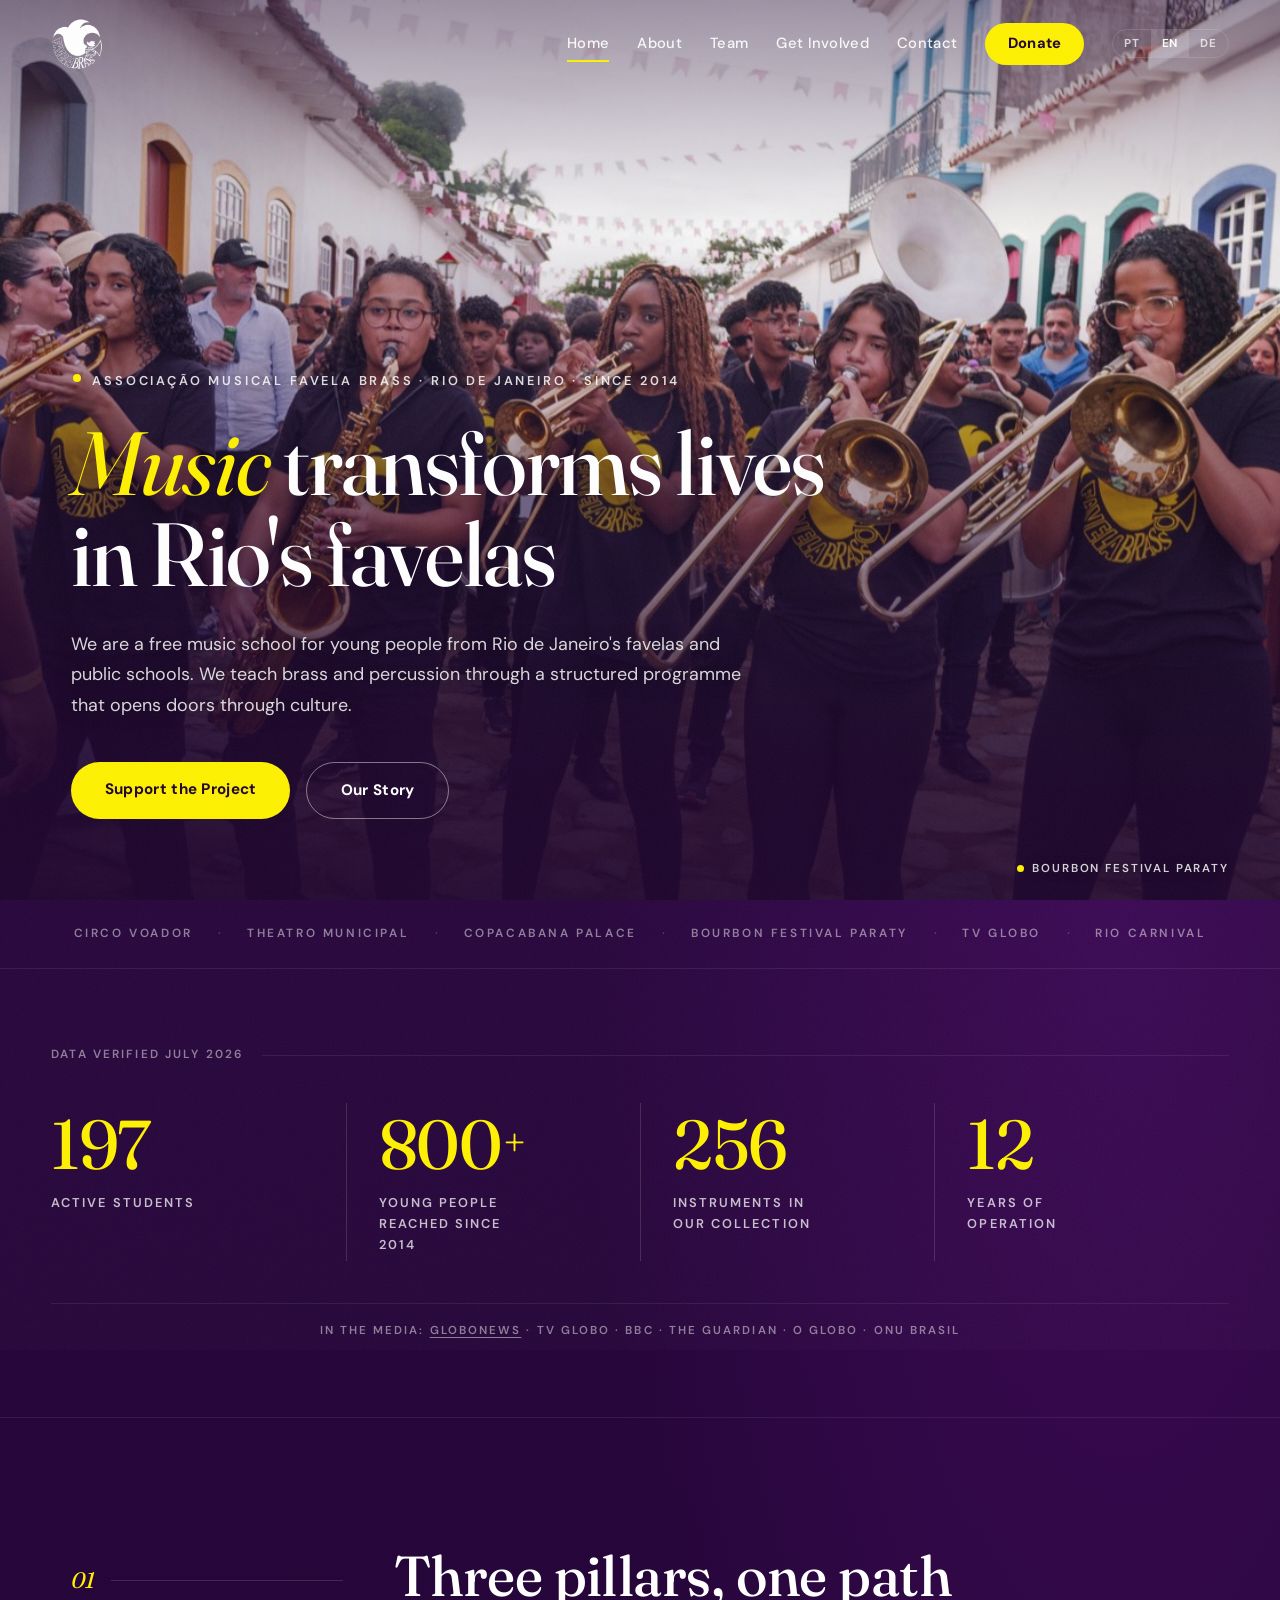
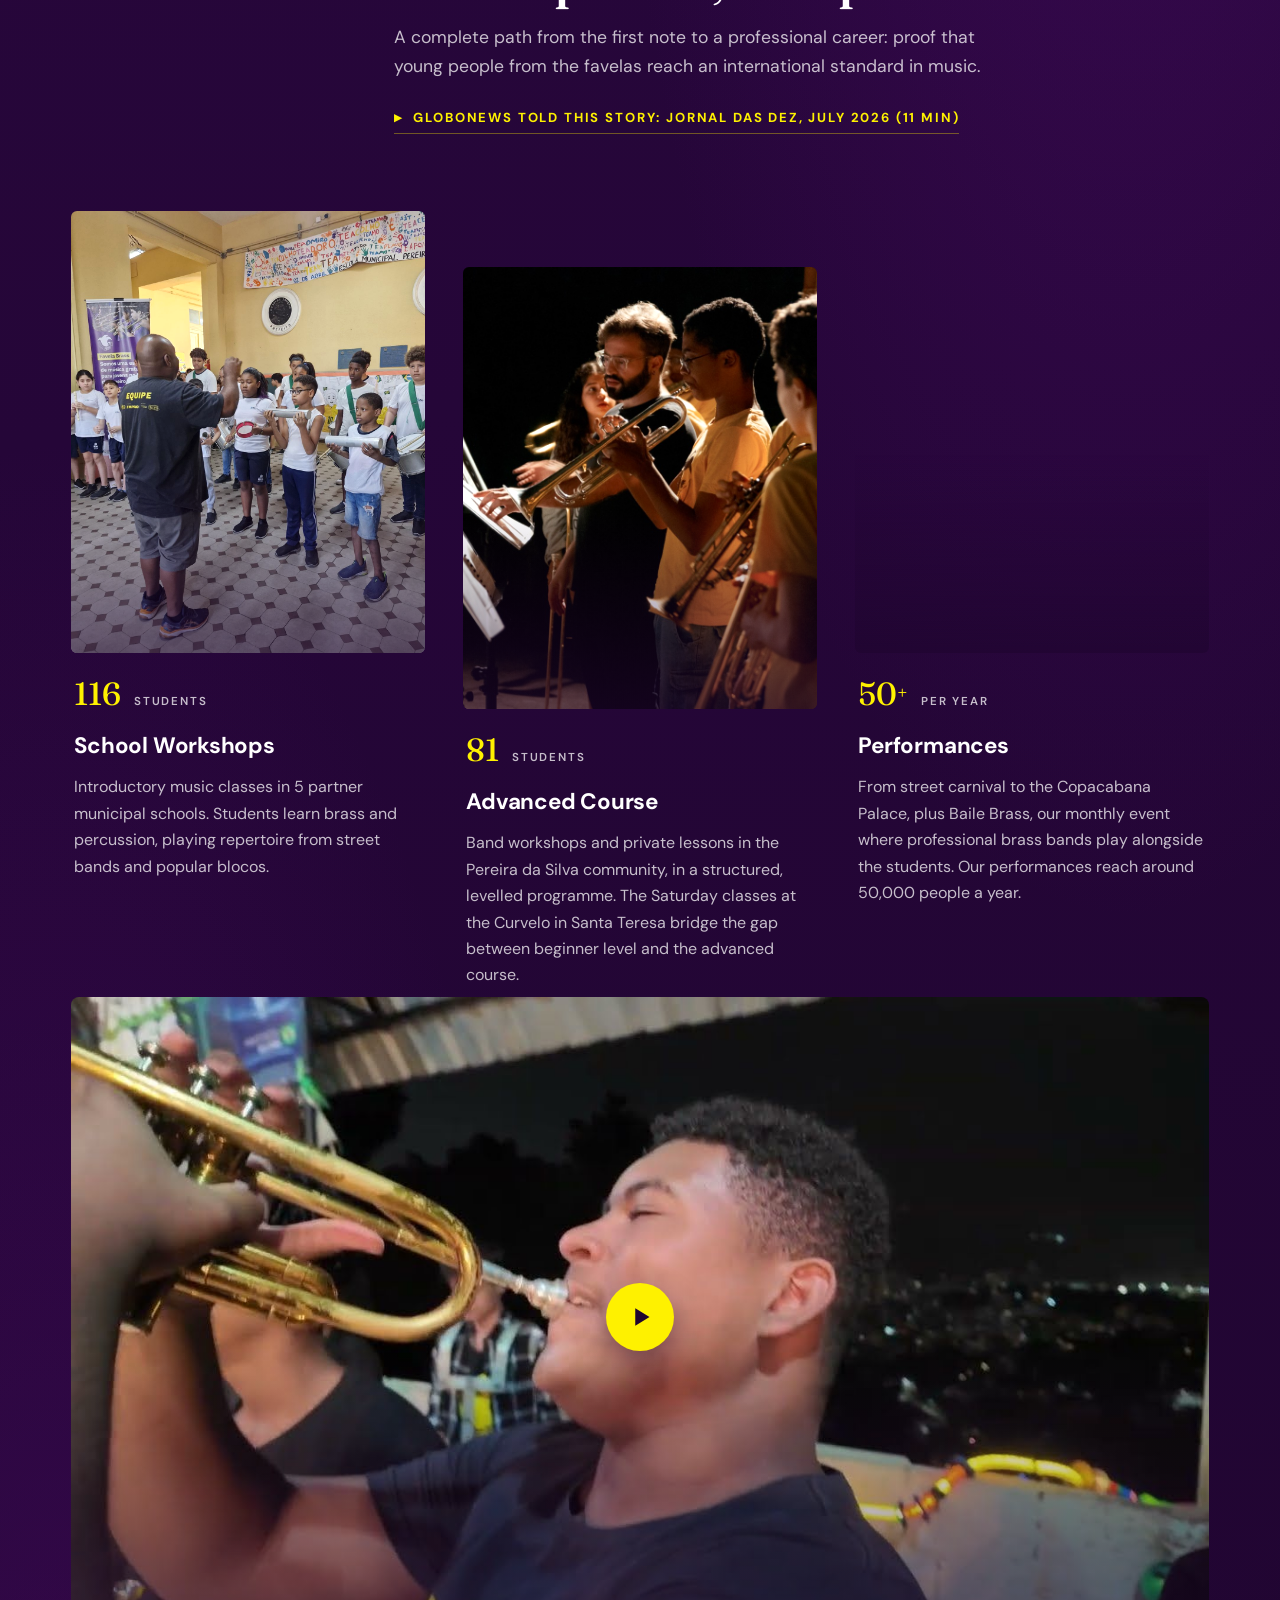
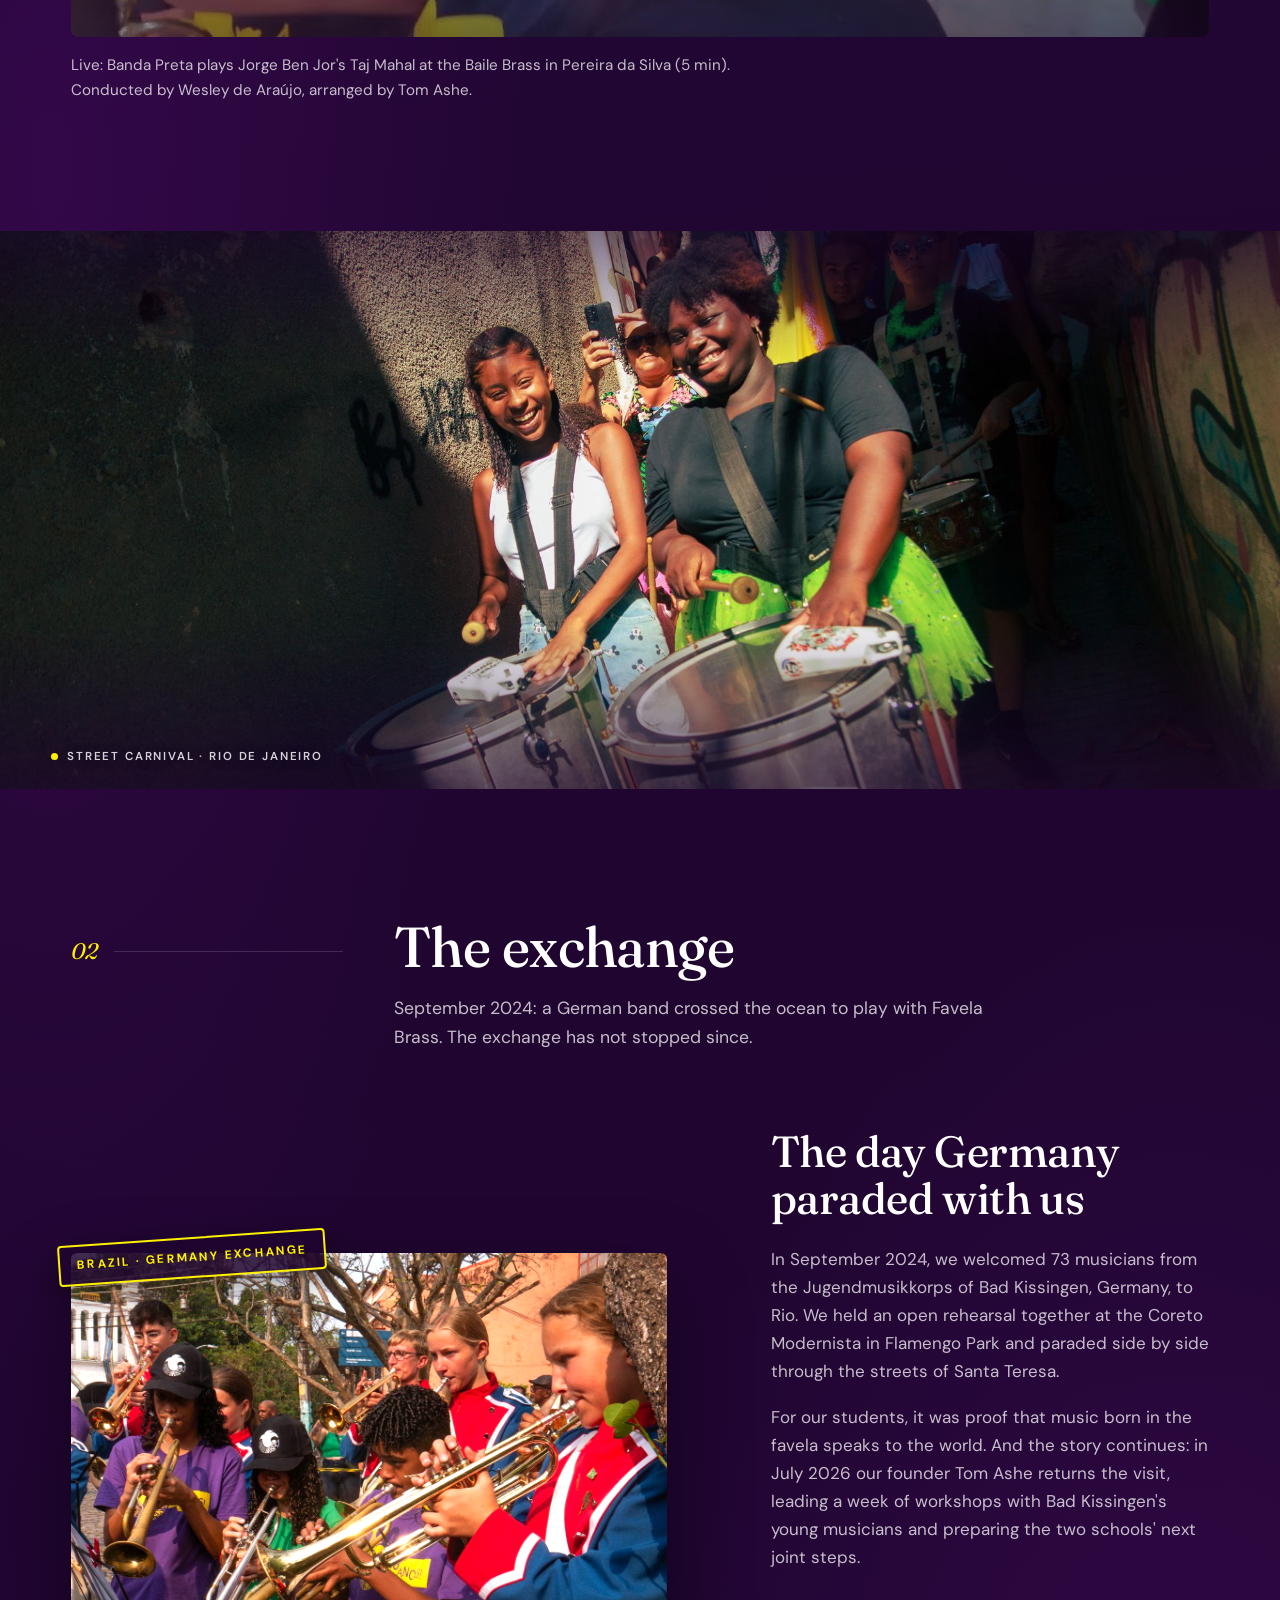
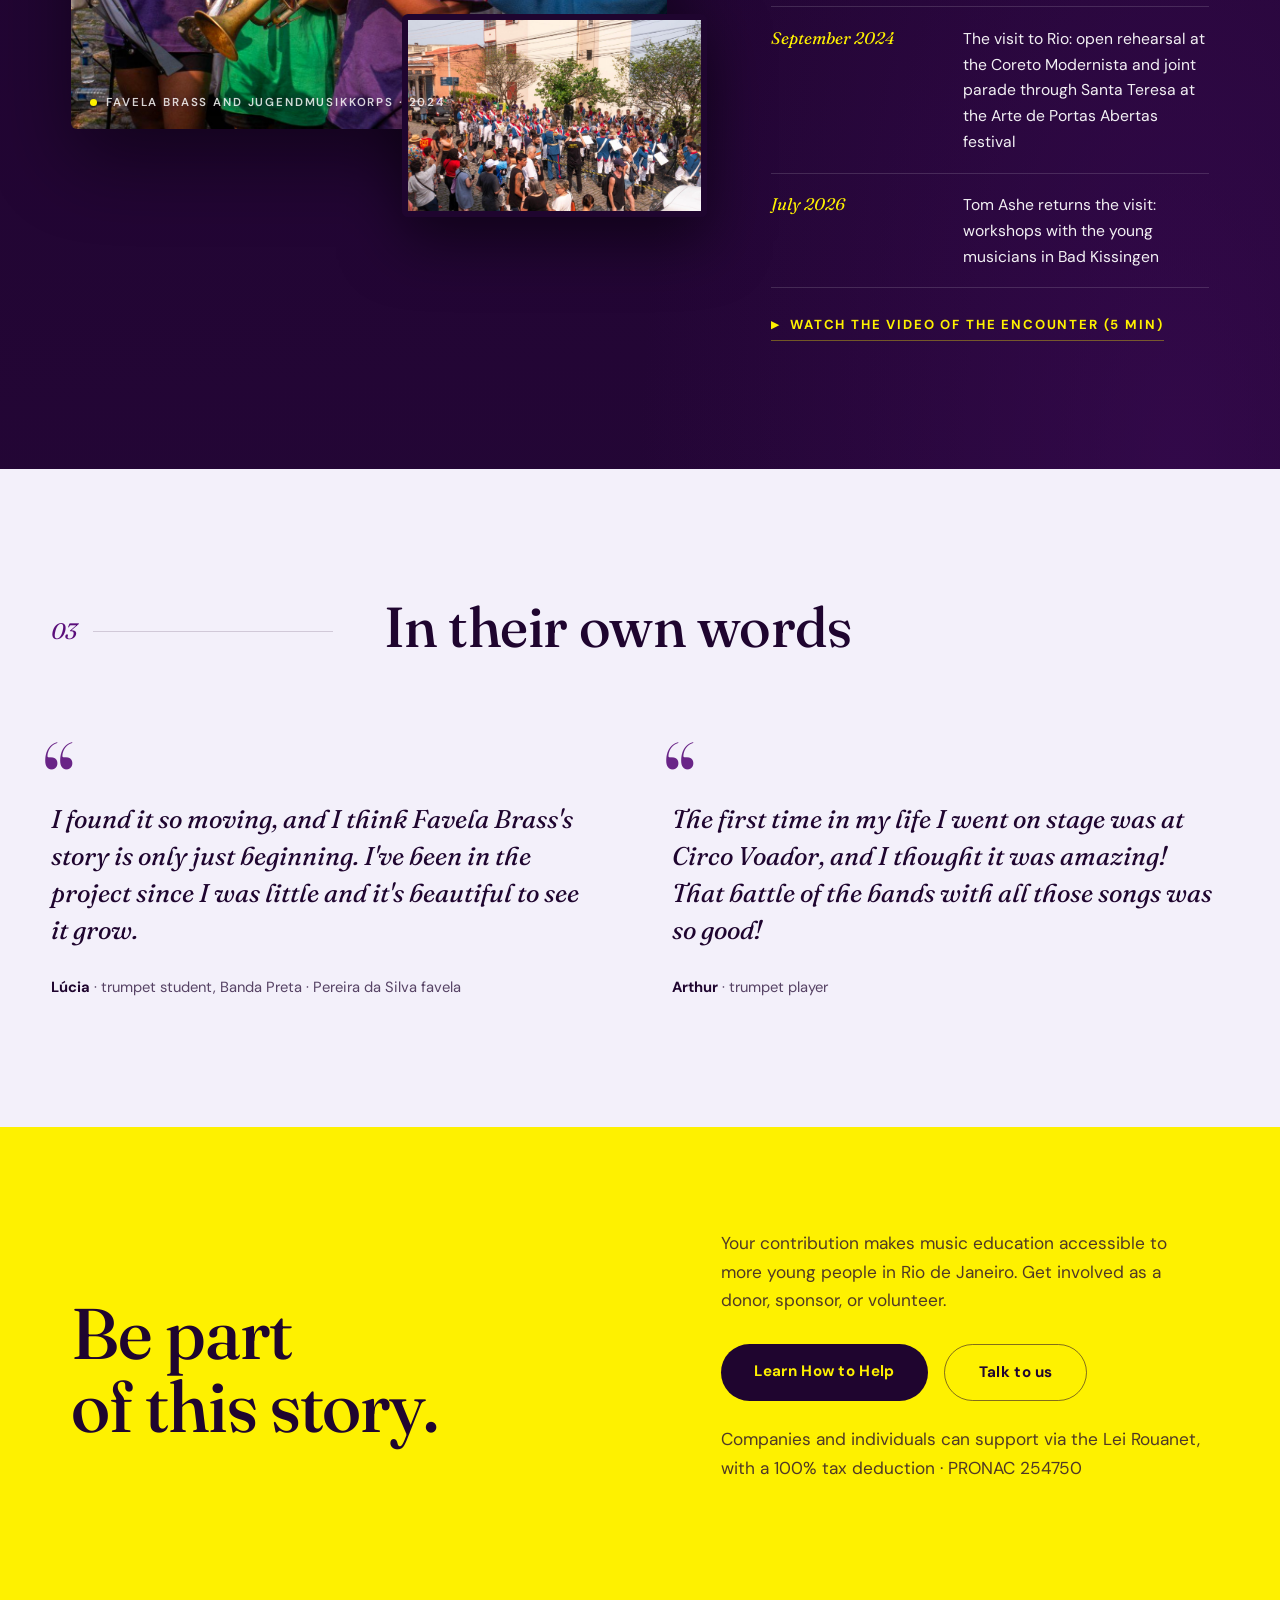
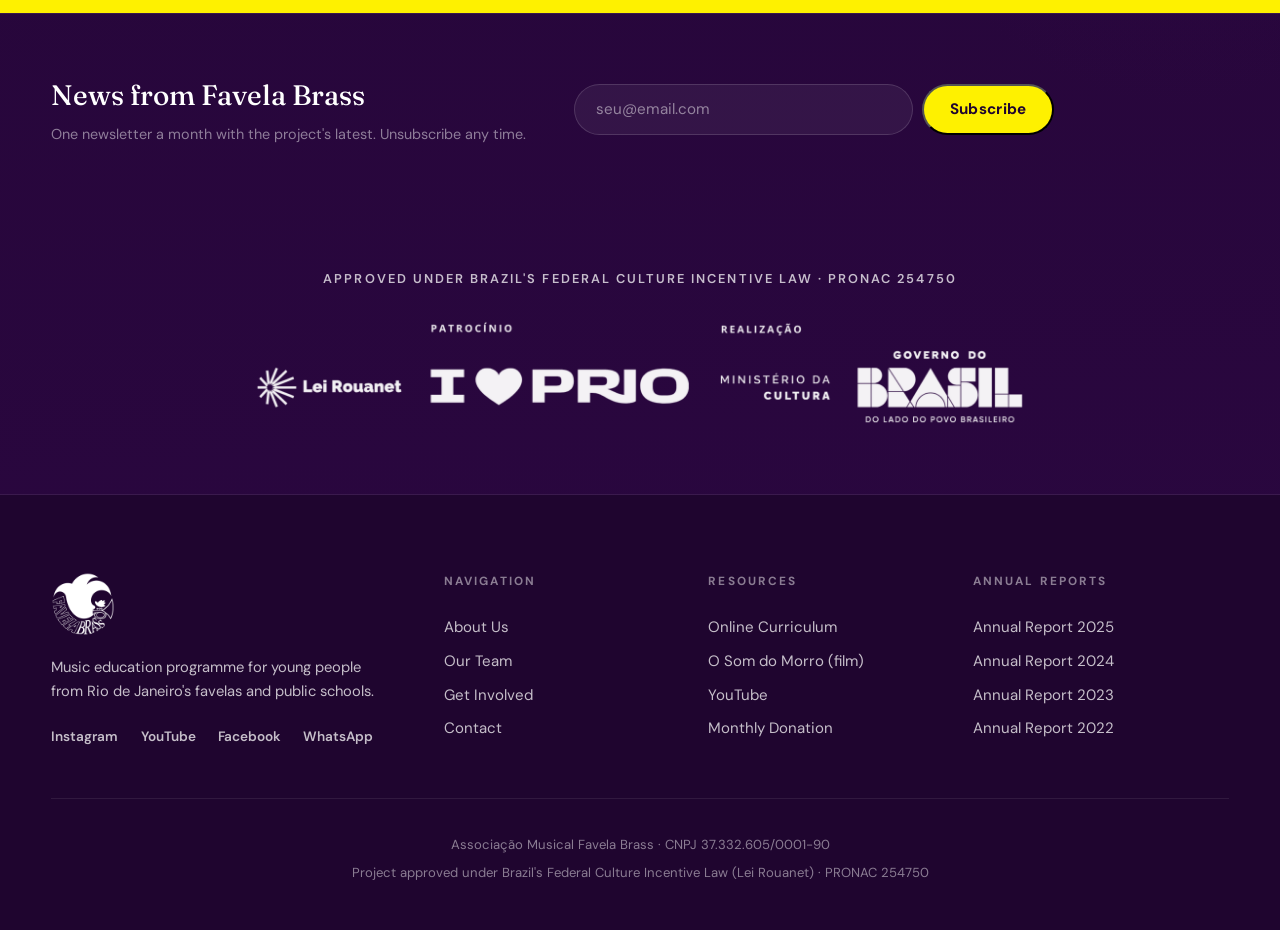
==== commit 5488b4fe: "Homepage live slot: Taj Mahal at the Baile Brass (replaces medley) The provisional Praça Mauá medley" ====
--- a/index.html
+++ b/index.html
@@ -205,14 +205,14 @@
   </div>
 
   <figure class="live-video reveal">
-    <a class="video-thumb" href="https://youtu.be/Vf5oCGwwxH4" target="_blank" rel="noopener" data-yt="Vf5oCGwwxH4" aria-label="Assistir: Banda Preta ao vivo na Praça Mauá">
-      <img src="img/video-medley-museu.jpg" alt="Banda Preta da Favela Brass tocando ao vivo em frente ao Museu do Amanhã" loading="lazy" decoding="async" width="1280" height="720">
+    <a class="video-thumb" href="https://youtu.be/tJd86Fu_Owc" target="_blank" rel="noopener" data-yt="tJd86Fu_Owc" aria-label="Assistir: Banda Preta toca Taj Mahal no Baile Brass">
+      <img src="img/video-taj-mahal-baile.jpg" alt="Trompetista da Banda Preta tocando Taj Mahal no Baile Brass, na Pereira da Silva" loading="lazy" decoding="async" width="1280" height="720">
       <span class="video-play" aria-hidden="true"></span>
     </a>
     <figcaption class="live-video-cap">
-      <span class="lang-pt">Ao vivo: a Banda Preta toca seu medley de funk em frente ao Museu do Amanhã, na Praça Mauá (12 min). Regência de Wesley de Araújo, arranjos de Tom Ashe.</span>
-      <span class="lang-en">Live: Banda Preta plays its funk medley outside the Museum of Tomorrow at Praça Mauá (12 min). Conducted by Wesley de Araújo, arranged by Tom Ashe.</span>
-      <span class="lang-de">Live: Die Banda Preta spielt ihr Funk-Medley vor dem Museu do Amanhã an der Praça Mauá (12 Min.). Leitung Wesley de Araújo, Arrangements Tom Ashe.</span>
+      <span class="lang-pt">Ao vivo: a Banda Preta toca Taj Mahal, de Jorge Ben Jor, no Baile Brass, na Pereira da Silva (5 min). Regência de Wesley de Araújo, arranjo de Tom Ashe.</span>
+      <span class="lang-en">Live: Banda Preta plays Jorge Ben Jor's Taj Mahal at the Baile Brass in Pereira da Silva (5 min). Conducted by Wesley de Araújo, arranged by Tom Ashe.</span>
+      <span class="lang-de">Live: Die Banda Preta spielt Taj Mahal von Jorge Ben Jor beim Baile Brass in Pereira da Silva (5 Min.). Leitung Wesley de Araújo, Arrangement Tom Ashe.</span>
     </figcaption>
   </figure>
 </section>
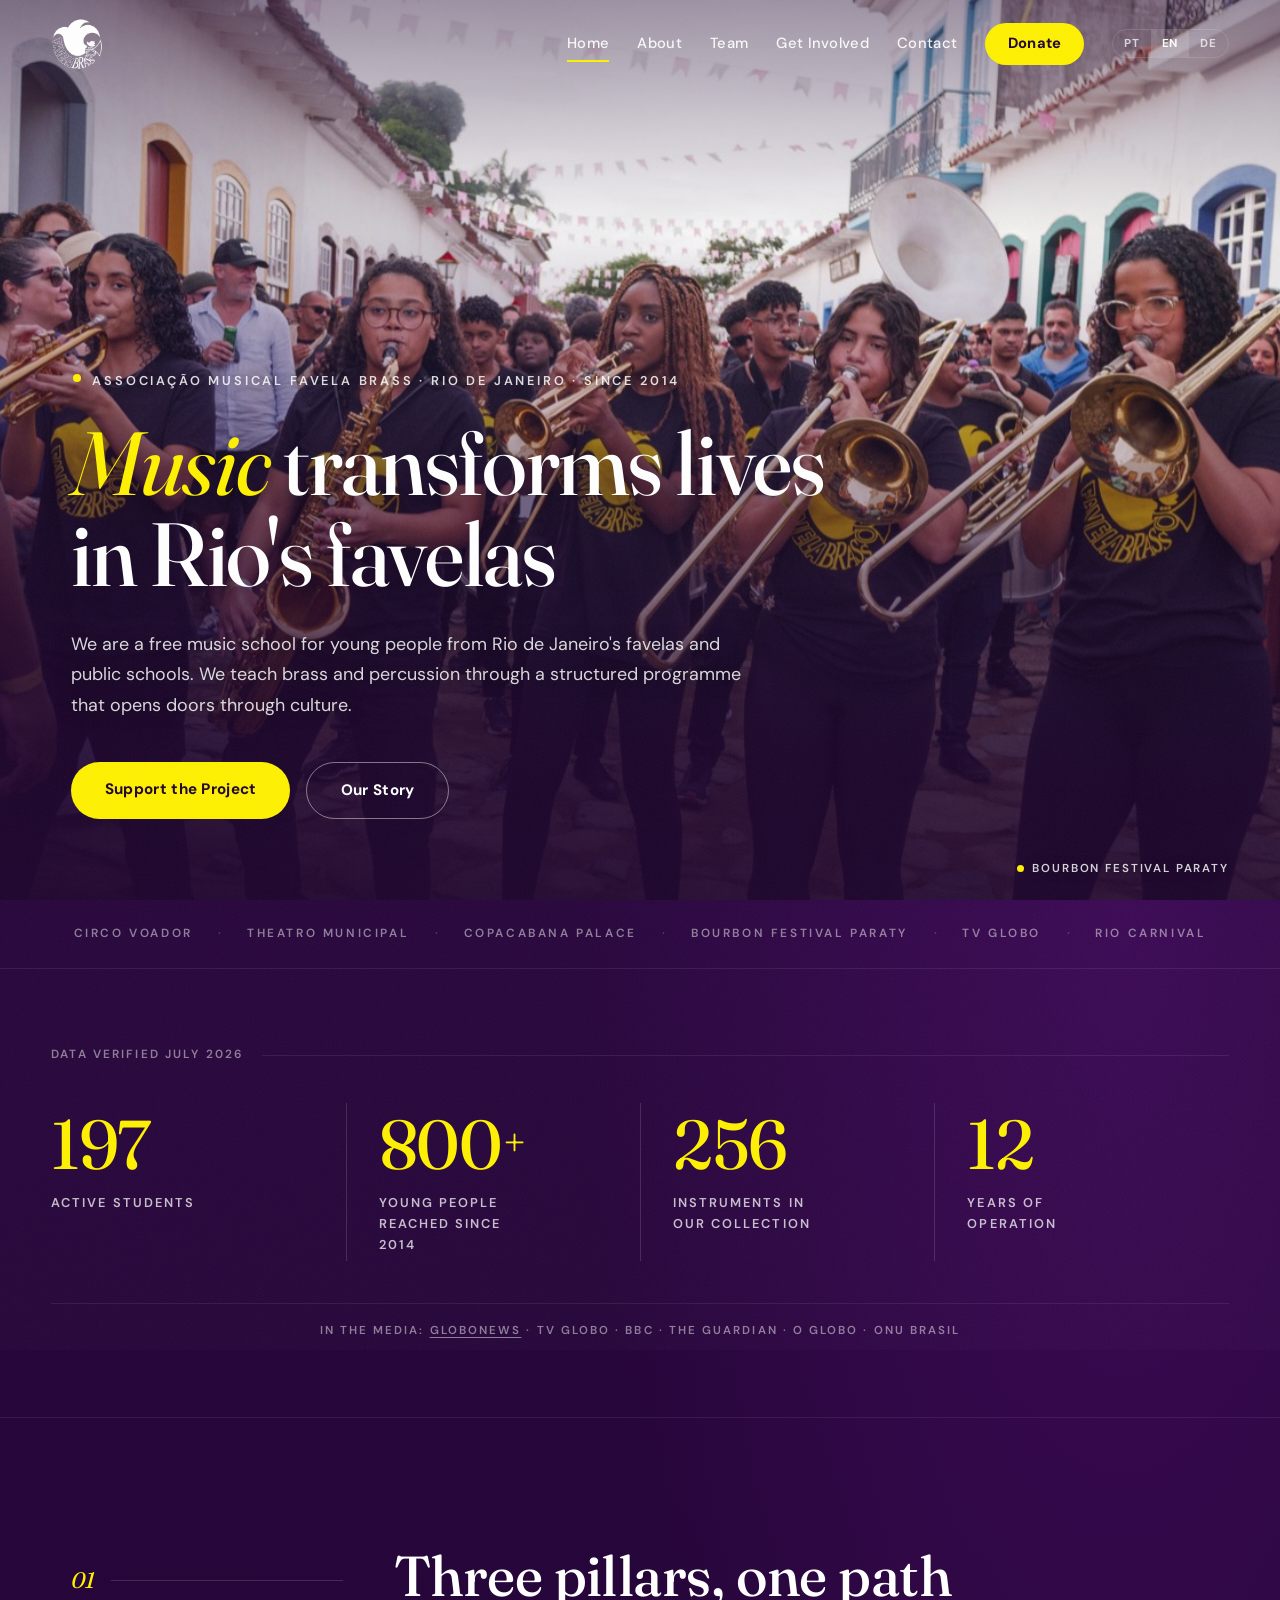
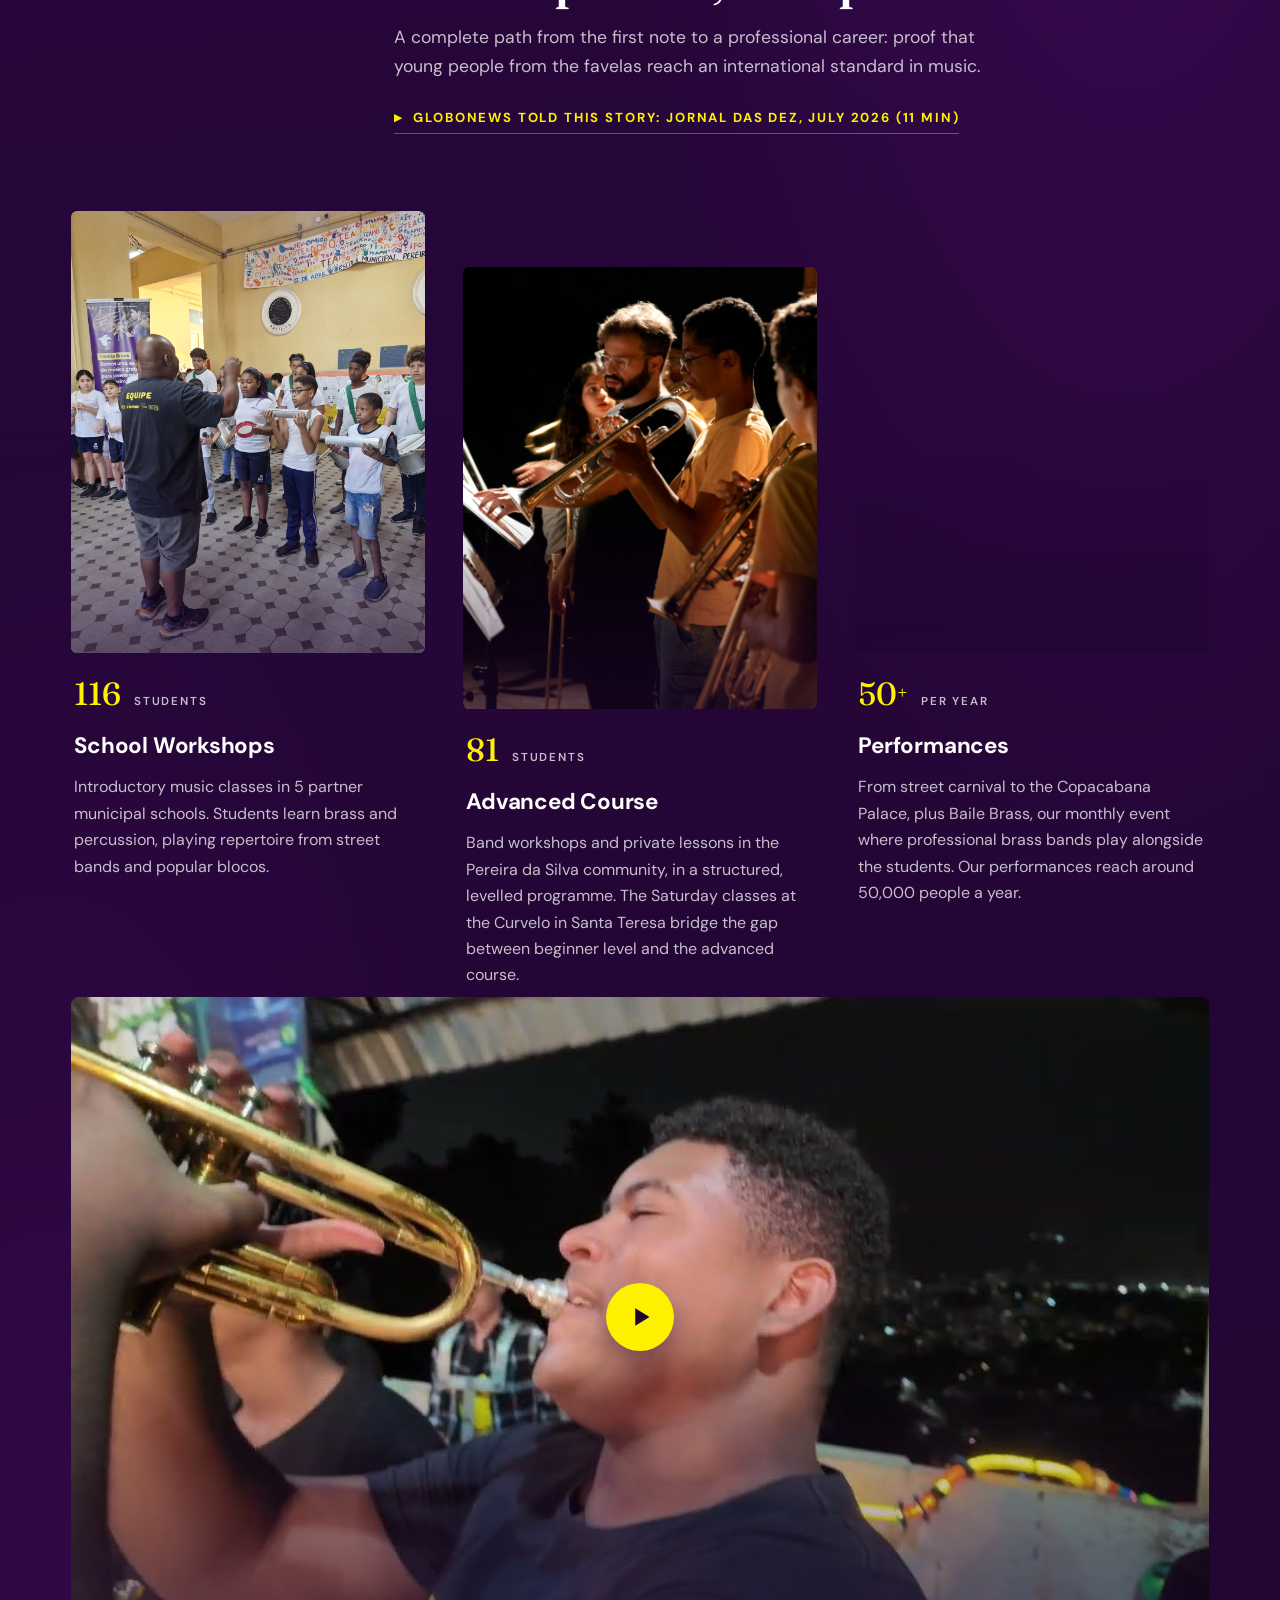
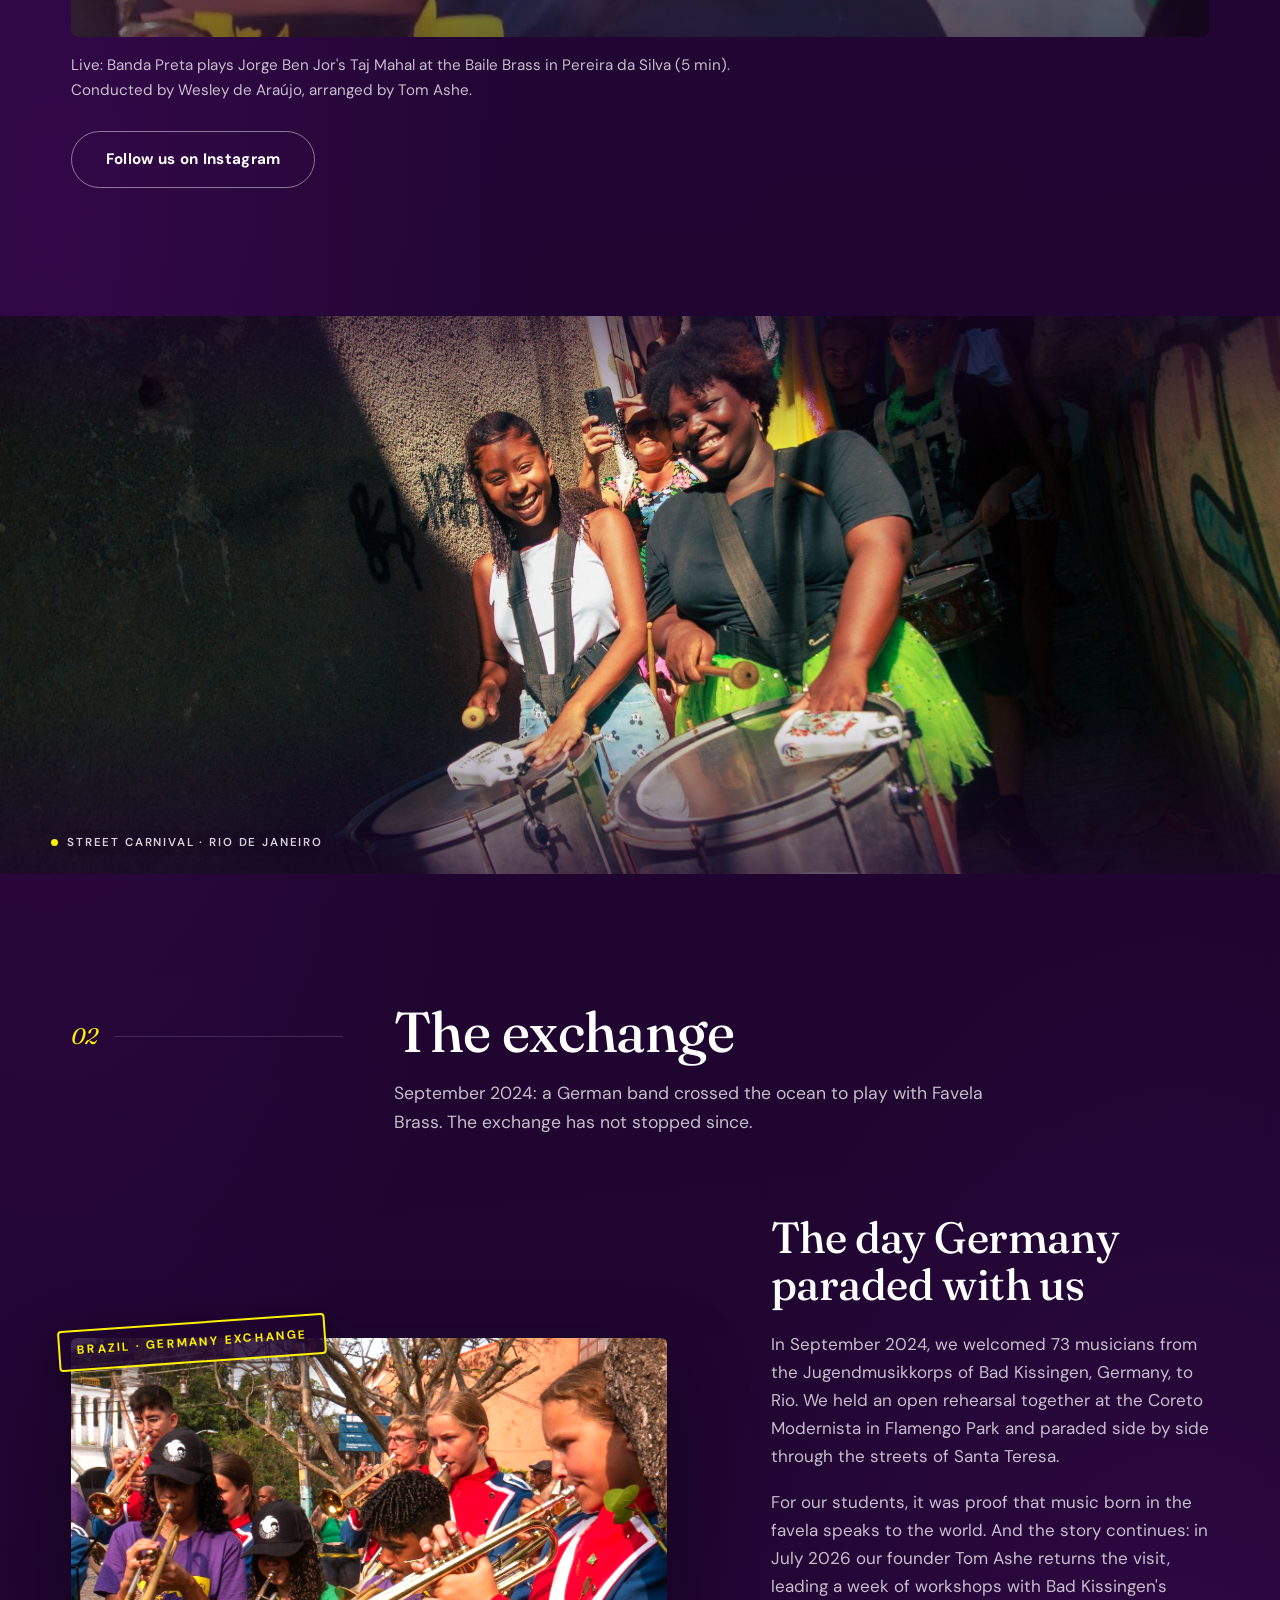
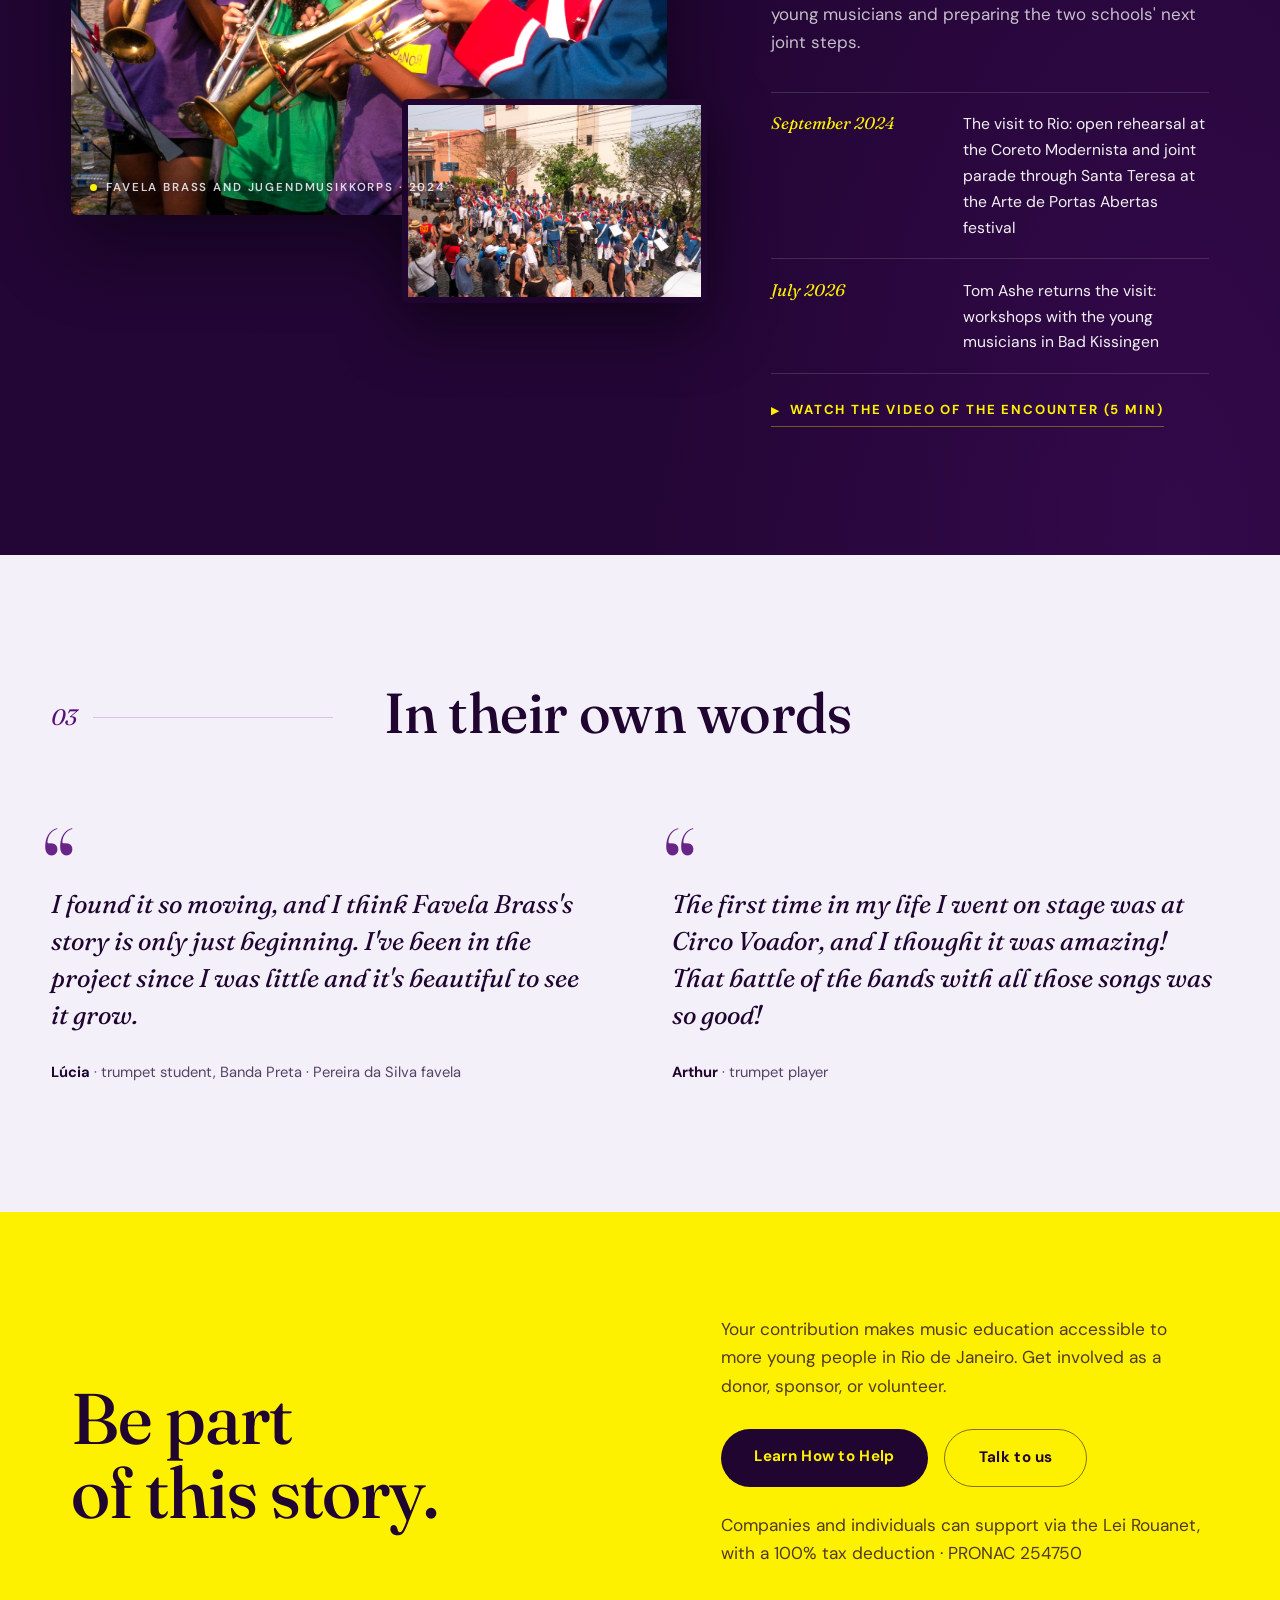
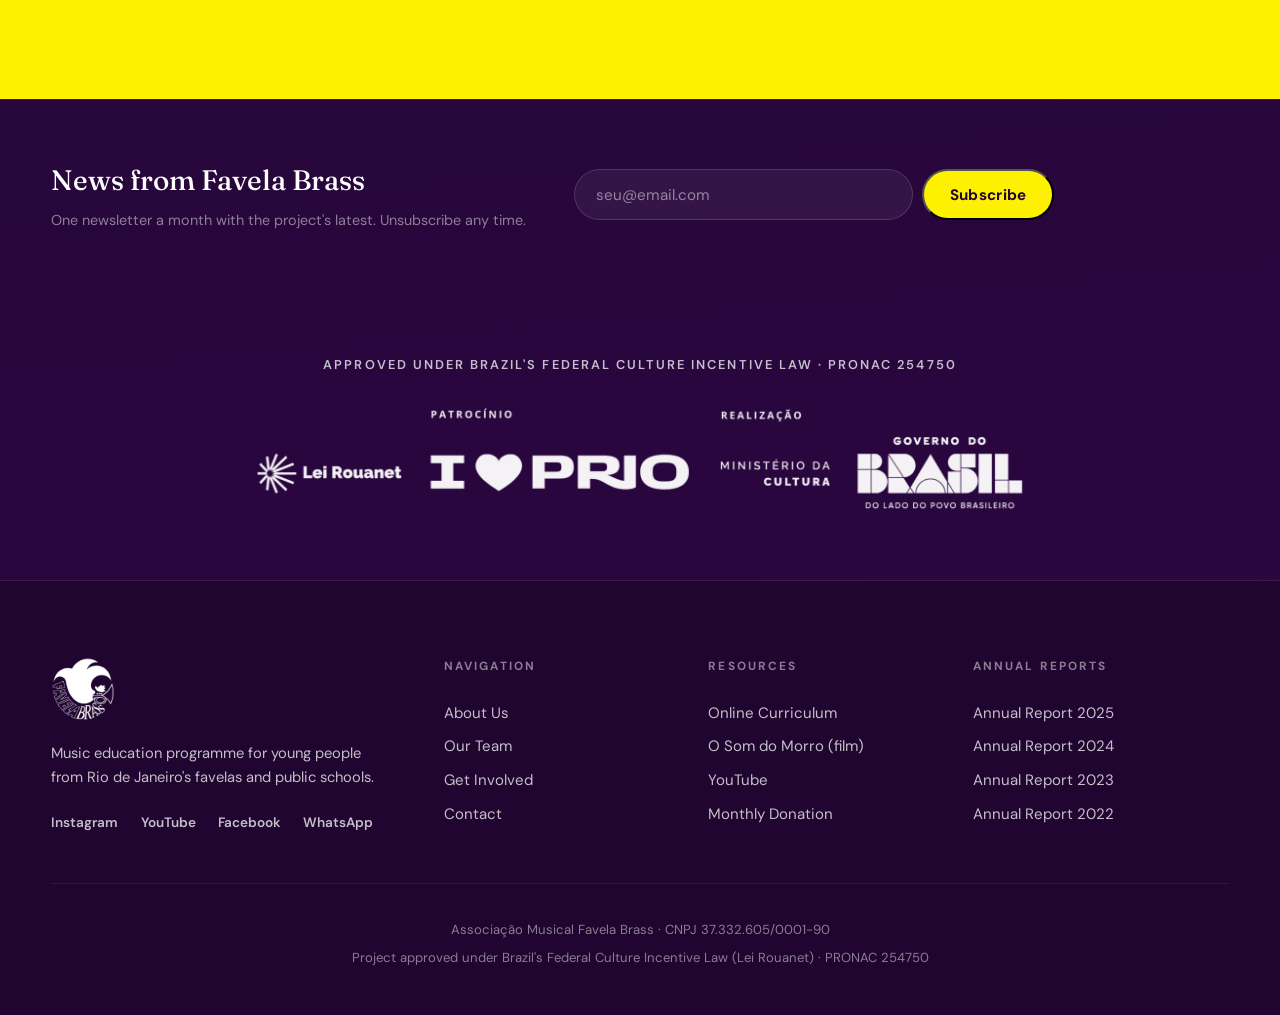
==== commit 97a13d51: "Homepage: "Follow us on Instagram" button under the Taj Mahal video (PT/EN/DE) Co-Authored-By: Claud" ====
--- a/index.html
+++ b/index.html
@@ -137,8 +137,7 @@
   </div>
   <p class="media-line reveal">
     <span class="lang-pt">Na mídia:</span><span class="lang-en">In the media:</span><span class="lang-de">Aus der Presse:</span>
-    <!-- TODO: swap for official Globo link when it arrives -->
-    <a href="https://youtu.be/pfy9J4O22yk" target="_blank" rel="noopener">GloboNews</a>
+    <a class="js-globo-link" href="https://www.youtube.com/watch?v=_ONXcOJ_-EM" target="_blank" rel="noopener">GloboNews</a>
     &middot; TV Globo &middot; BBC &middot; The Guardian &middot; O Globo &middot; ONU Brasil
   </p>
 </section>
@@ -153,8 +152,7 @@
         <span class="lang-pt">Um caminho completo, da primeira nota à carreira profissional: a prova de que jovens das favelas alcançam padrão internacional em música.</span>
         <span class="lang-en">A complete path from the first note to a professional career: proof that young people from the favelas reach an international standard in music.</span><span class="lang-de">Ein durchgängiger Weg von der ersten Note bis zur Profikarriere: der Beweis, dass junge Menschen aus den Favelas in der Musik internationales Niveau erreichen.</span>
       </p>
-      <a class="feature-video-link" href="https://youtu.be/pfy9J4O22yk" target="_blank" rel="noopener">
-        <!-- TODO: swap for official Globo link when it arrives -->
+      <a class="feature-video-link js-globo-link" href="https://www.youtube.com/watch?v=_ONXcOJ_-EM" target="_blank" rel="noopener">
         <span aria-hidden="true">&#9654;</span>
         <span class="lang-pt">A GloboNews contou essa história: Jornal das Dez, julho de 2026 (11 min)</span>
         <span class="lang-en">GloboNews told this story: Jornal das Dez, July 2026 (11 min)</span><span class="lang-de">GloboNews: Jornal das Dez, Juli 2026 (11 Min., mit deutschen Untertiteln)</span>
@@ -215,6 +213,12 @@
       <span class="lang-de">Live: Die Banda Preta spielt Taj Mahal von Jorge Ben Jor beim Baile Brass in Pereira da Silva (5 Min.). Leitung Wesley de Araújo, Arrangement Tom Ashe.</span>
     </figcaption>
   </figure>
+
+  <p class="follow-ig reveal">
+    <a class="btn btn-ghost" href="https://www.instagram.com/favela_brass/" target="_blank" rel="noopener">
+      <span class="lang-pt">Siga a gente no Instagram</span><span class="lang-en">Follow us on Instagram</span><span class="lang-de">Folgt uns auf Instagram</span>
+    </a>
+  </p>
 </section>
 
 <!-- ===================== PHOTO BREAK ===================== -->
@@ -441,6 +445,11 @@
   document.documentElement.lang = l === 'pt' ? 'pt-BR' : l;
   localStorage.setItem('fb-lang', l);
   document.querySelectorAll('.nav-langs button').forEach(b => b.classList.toggle('active', b.dataset.lang === l));
+  var globoId = l === 'pt' ? '_ONXcOJ_-EM' : 'pfy9J4O22yk';
+  document.querySelectorAll('.js-globo-link').forEach(function (a) {
+    a.href = 'https://www.youtube.com/watch?v=' + globoId;
+    if (a.dataset.yt) a.dataset.yt = globoId;
+  });
 }
 var urlLang = new URLSearchParams(location.search).get('lang');
 var savedLang = localStorage.getItem('fb-lang');
--- a/shared/fb-website.css
+++ b/shared/fb-website.css
@@ -502,6 +502,7 @@
 
 /* Wide live-performance video card (homepage, provisional) */
 .live-video { margin-top: clamp(2.5rem, 5vw, 4rem); }
+.follow-ig { margin-top: 1.75rem; }
 .live-video .video-thumb { border-radius: 8px; }
 .live-video-cap {
   margin-top: 1rem;
